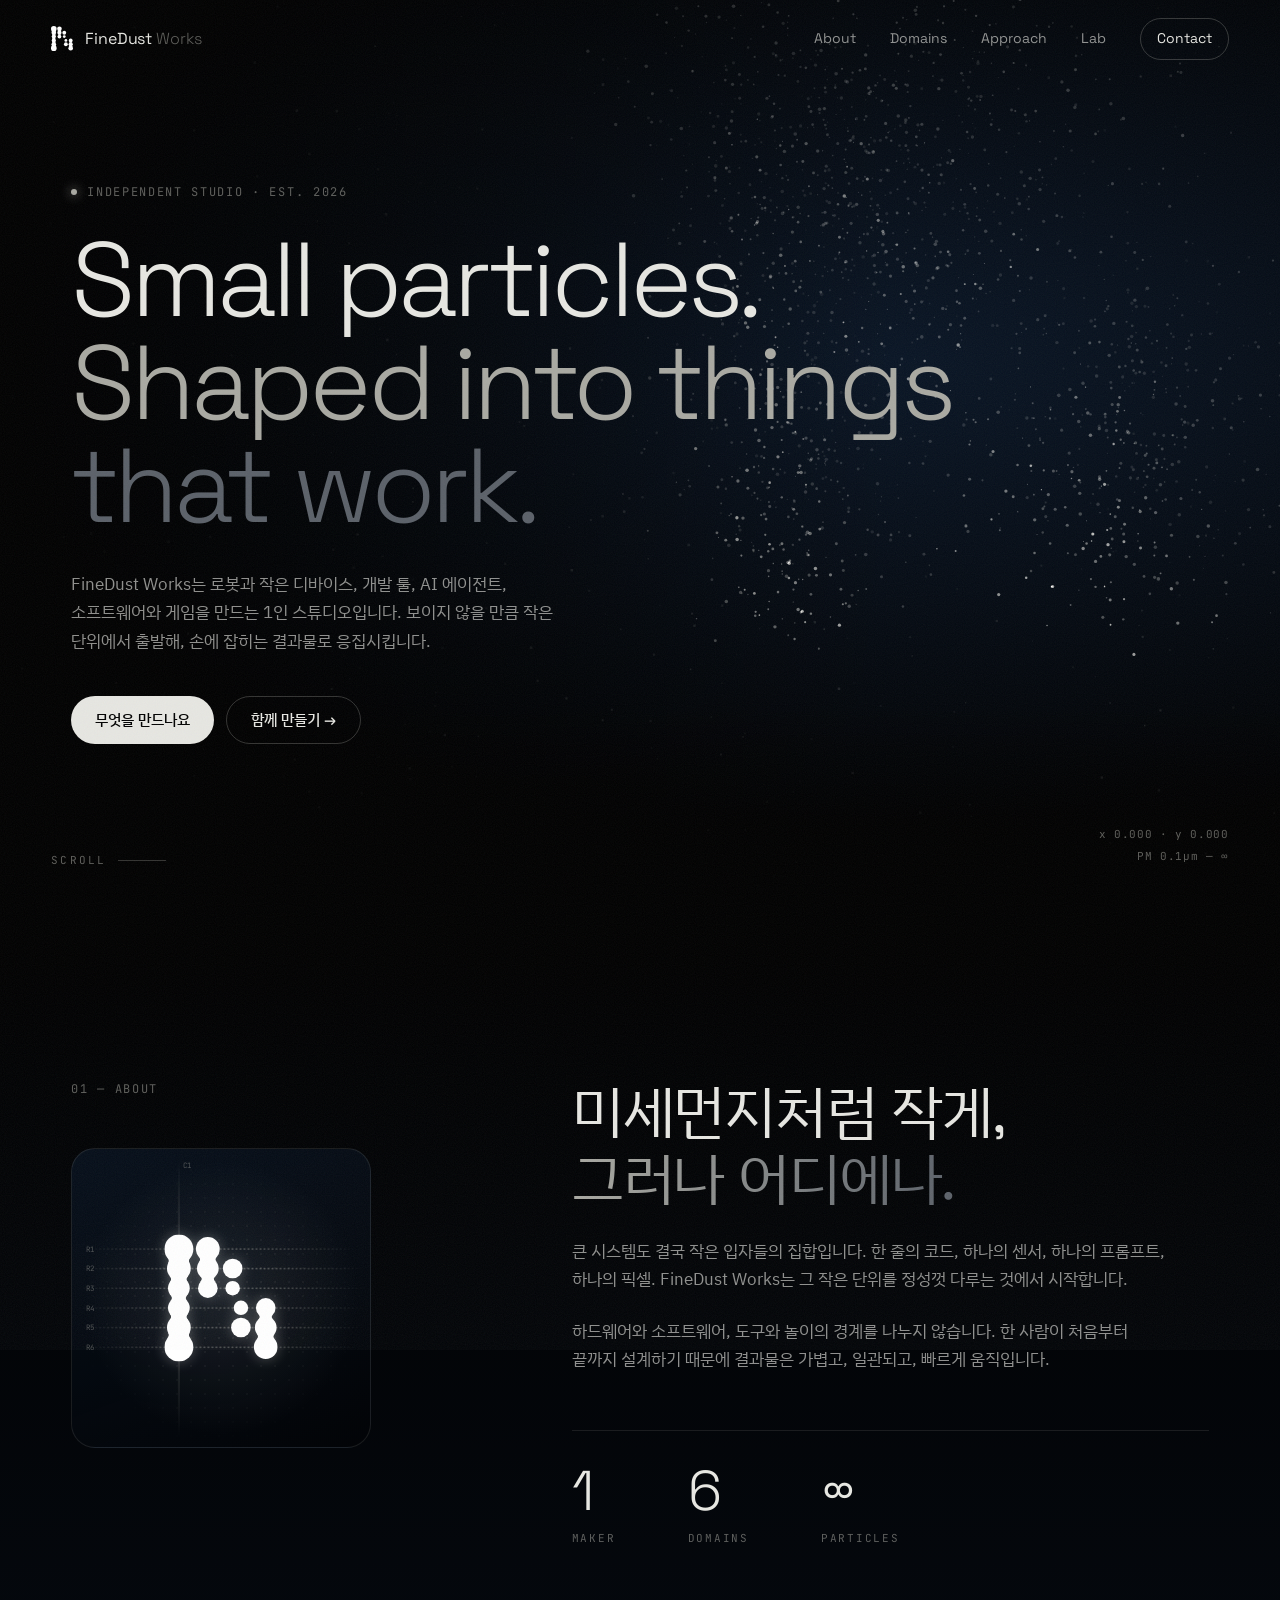
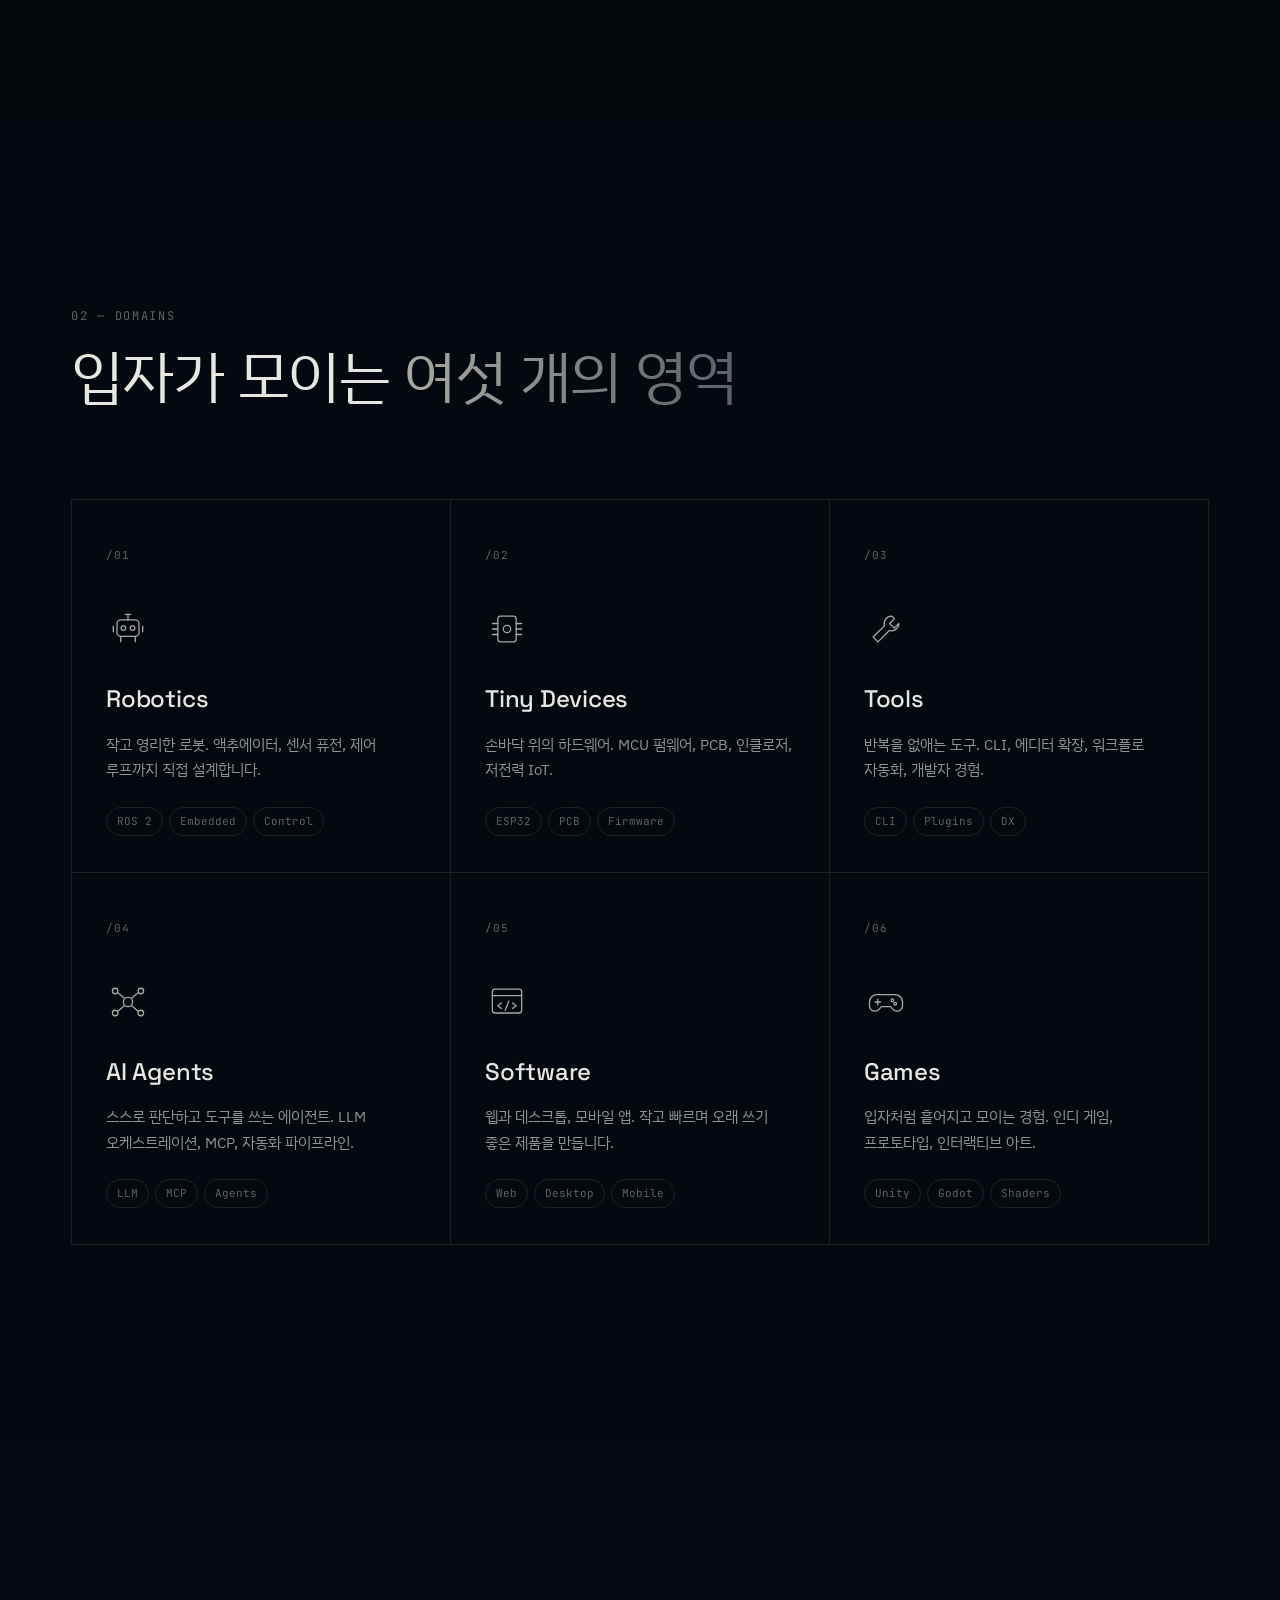
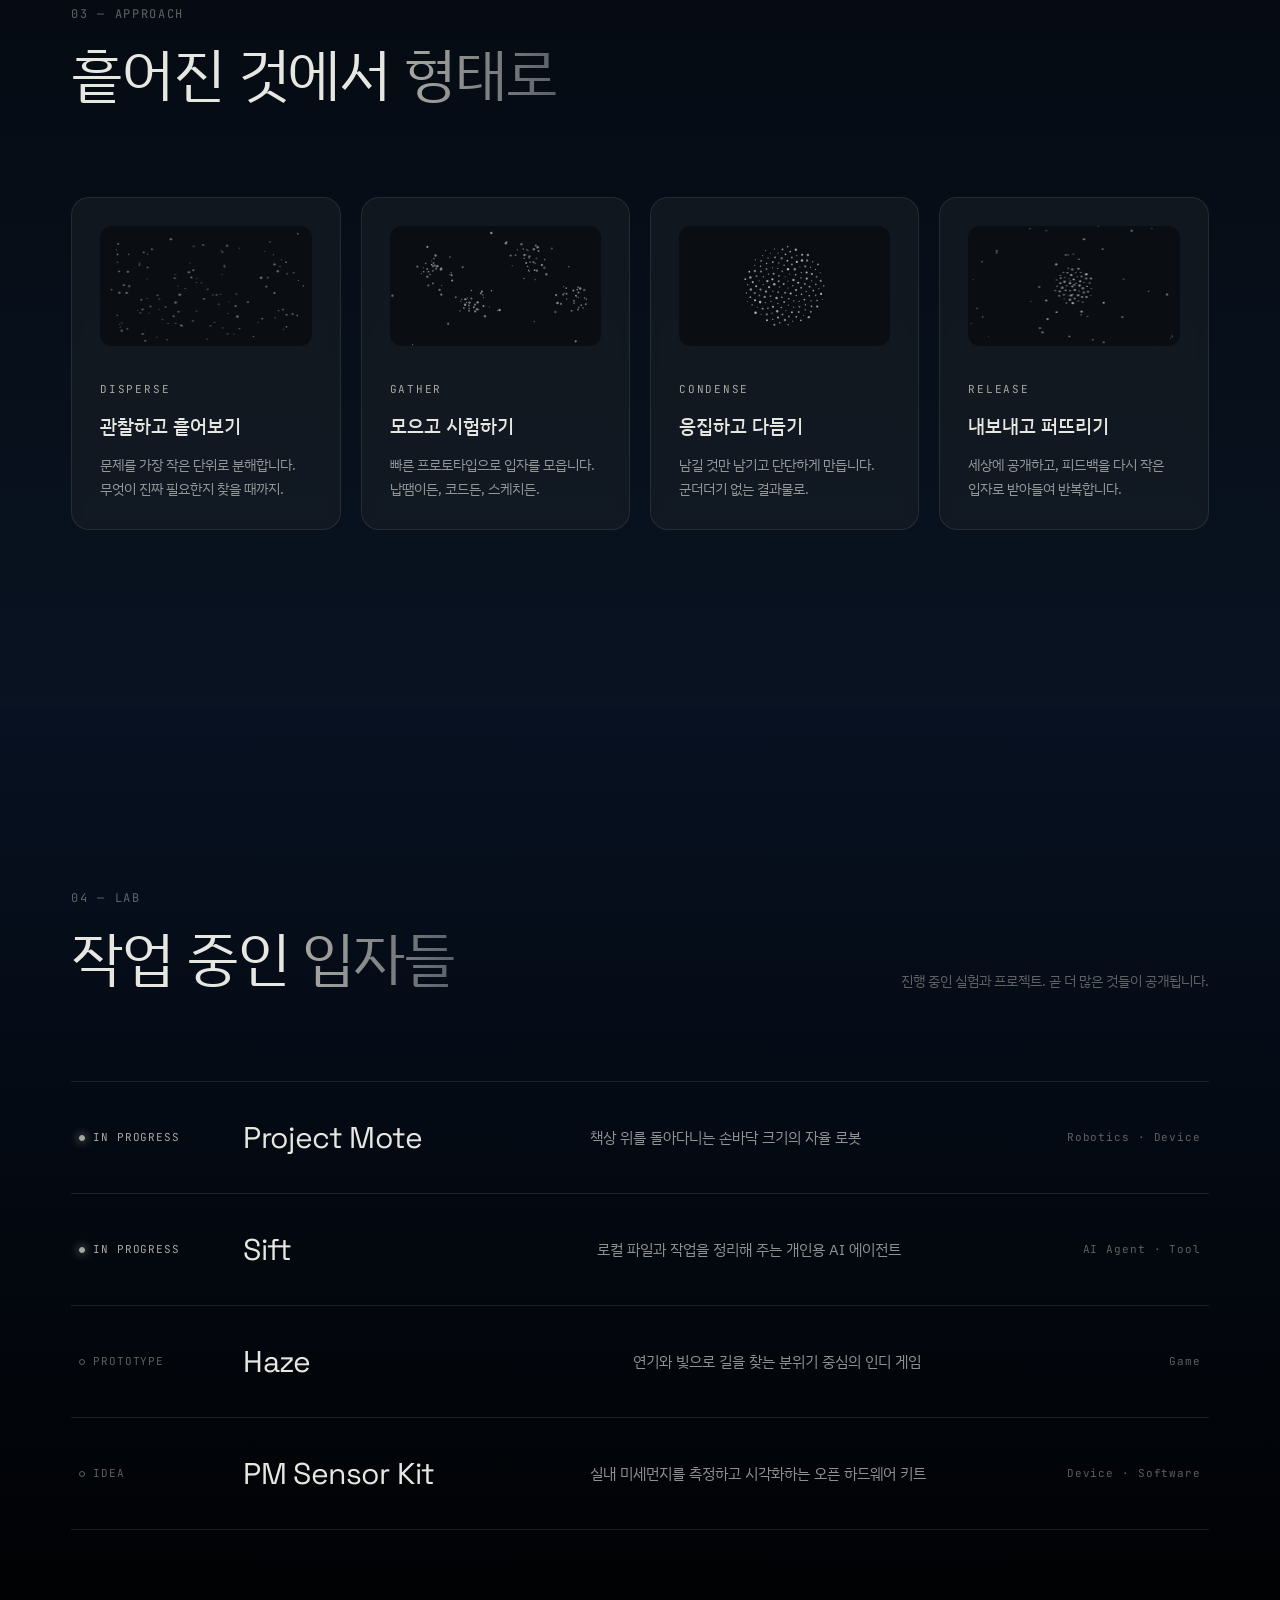
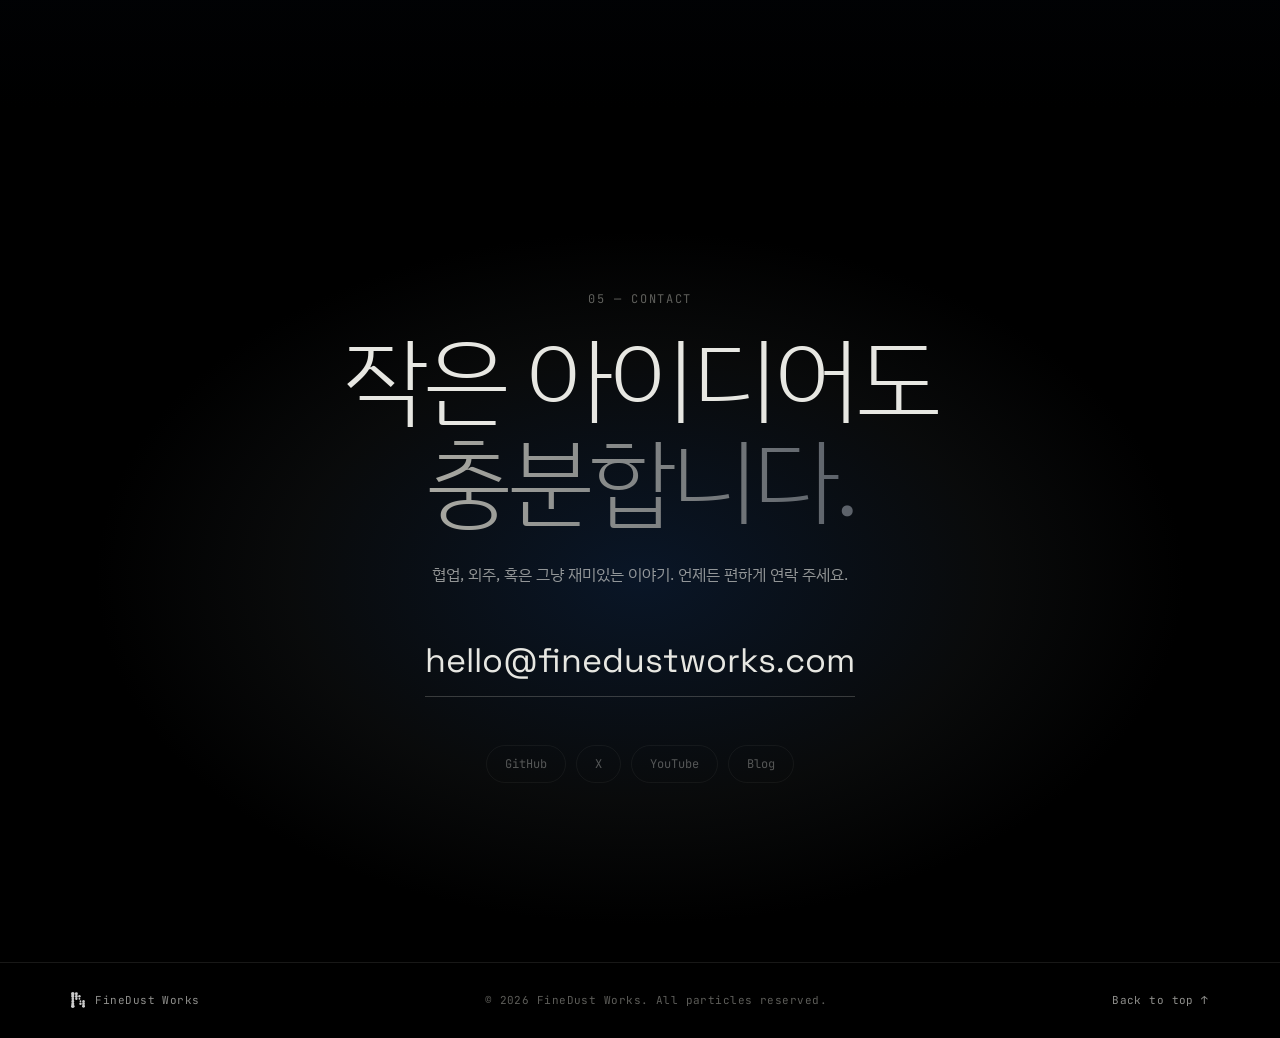
==== index.html @ 928afc1a "Add copy-on-click email and site polish - Copy the contact email to the clipboard on click (mailto s" ====
<!doctype html>
<html lang="ko">
<head>
  <meta charset="utf-8" />
  <meta name="viewport" content="width=device-width, initial-scale=1" />
  <title>FineDust Works</title>
  <meta name="description" content="FineDust Works — 로봇, 작은 디바이스, 툴, AI 에이전트, 소프트웨어, 게임까지. 작은 입자들이 모여 형태가 되는 1인 스튜디오." />
  <meta name="theme-color" content="#000000" />
  <meta name="color-scheme" content="dark" />
  <link rel="canonical" href="https://finedustworks.com/" />
  <link rel="icon" type="image/svg+xml" href="assets/favicon.svg" />
  <link rel="apple-touch-icon" href="assets/apple-touch-icon.png" />

  <meta property="og:title" content="FineDust Works" />
  <meta property="og:description" content="작은 입자들이 모여 형태가 되는 1인 스튜디오." />
  <meta property="og:type" content="website" />
  <meta property="og:url" content="https://finedustworks.com/" />
  <meta property="og:site_name" content="FineDust Works" />
  <meta property="og:locale" content="ko_KR" />
  <meta property="og:image" content="https://finedustworks.com/assets/og.png" />
  <meta property="og:image:width" content="1200" />
  <meta property="og:image:height" content="630" />
  <meta property="og:image:alt" content="FineDust Works — Small particles. Shaped into things that work." />
  <meta name="twitter:card" content="summary_large_image" />

  <link rel="preconnect" href="https://fonts.googleapis.com" />
  <link rel="preconnect" href="https://fonts.gstatic.com" crossorigin />
  <link href="https://fonts.googleapis.com/css2?family=IBM+Plex+Sans+KR:wght@300;400;500;600&family=JetBrains+Mono:wght@400;500&family=Space+Grotesk:wght@300;400;500;600&display=swap" rel="stylesheet" />
  <link rel="stylesheet" href="css/style.css" />
</head>
<body>
  <a class="skip" href="#main">본문으로 건너뛰기</a>

  <!-- ============ NAV ============ -->
  <header class="nav" id="nav">
    <a class="nav__brand" href="#top" aria-label="FineDust Works 홈">
      <img src="assets/logo.svg" alt="" width="22" height="25" />
      <span>FineDust<b>Works</b></span>
    </a>
    <button class="nav__toggle" id="navToggle" aria-expanded="false" aria-controls="navLinks" aria-label="메뉴 열기">
      <span></span><span></span>
    </button>
    <nav class="nav__links" id="navLinks">
      <a href="#about">About</a>
      <a href="#domains">Domains</a>
      <a href="#approach">Approach</a>
      <a href="#lab">Lab</a>
      <a href="#contact" class="nav__cta">Contact</a>
    </nav>
  </header>

  <main id="main">
    <!-- ============ HERO ============ -->
    <section class="hero" id="top">
      <canvas class="hero__canvas" id="dust" aria-hidden="true"></canvas>
      <div class="hero__vignette" aria-hidden="true"></div>

      <div class="hero__inner">
        <p class="eyebrow"><span class="dot"></span>Independent studio · Est. 2026</p>
        <h1 class="hero__title">
          <span class="line">Small particles.</span>
          <span class="line line--dim">Shaped into things</span>
          <span class="line line--dim">that work.</span>
        </h1>
        <p class="hero__lede">
          FineDust Works는 로봇과 작은 디바이스, 개발 툴, AI 에이전트,
          소프트웨어와 게임을 만드는 1인 스튜디오입니다.
          보이지 않을 만큼 작은 단위에서 출발해, 손에 잡히는 결과물로 응집시킵니다.
        </p>
        <div class="hero__actions">
          <a class="btn btn--solid" href="#domains">무엇을 만드나요</a>
          <a class="btn btn--ghost" href="#contact">함께 만들기 →</a>
        </div>
      </div>

      <div class="hero__meta" aria-hidden="true">
        <span id="coord">x 0.000 · y 0.000</span>
        <span>PM 0.1µm — ∞</span>
      </div>
      <a class="hero__scroll" href="#about" aria-label="아래로 스크롤">
        <span>scroll</span><i></i>
      </a>
    </section>

    <!-- ============ ABOUT ============ -->
    <section class="section about" id="about">
      <div class="wrap about__grid">
        <div class="about__label reveal">
          <p class="kicker">01 — About</p>
          <div class="about__mark">
            <!-- One coordinate system for grid + logo, so the guides pass exactly through
                 the dot centres. Box = logo width / 0.38, centred on the logo. -->
            <svg class="guides" viewBox="-51.67 -48.29 144.08 144.08" role="img" aria-label="FineDust Works 로고와 6개의 행, 1개의 기둥 가이드">
              <defs>
                <radialGradient id="gFade" cx="0.5" cy="0.5" r="0.5">
                  <stop offset="0.35" stop-color="#fff" />
                  <stop offset="1" stop-color="#fff" stop-opacity="0" />
                </radialGradient>
                <mask id="gMask" maskUnits="userSpaceOnUse" x="-51.67" y="-48.29" width="144.08" height="144.08">
                  <rect x="-51.67" y="-48.29" width="144.08" height="144.08" fill="url(#gFade)" />
                </mask>
              </defs>
              <g class="guides__lines" mask="url(#gMask)">
                <line class="guides__col" x1="0" y1="-48.29" x2="0" y2="95.79" />
                <line class="guides__row" style="--i:0" x1="-51.67" y1="0" x2="92.41" y2="0" />
                <line class="guides__row" style="--i:1" x1="-51.67" y1="9.5" x2="92.41" y2="9.5" />
                <line class="guides__row" style="--i:2" x1="-51.67" y1="19" x2="92.41" y2="19" />
                <line class="guides__row" style="--i:3" x1="-51.67" y1="28.5" x2="92.41" y2="28.5" />
                <line class="guides__row" style="--i:4" x1="-51.67" y1="38" x2="92.41" y2="38" />
                <line class="guides__row" style="--i:5" x1="-51.67" y1="47.5" x2="92.41" y2="47.5" />
              </g>
              <g class="guides__labels" aria-hidden="true">
                <text x="1.8" y="-39">C1</text>
                <text x="-45" y="1.3">R1</text>
                <text x="-45" y="10.8">R2</text>
                <text x="-45" y="20.3">R3</text>
                <text x="-45" y="29.8">R4</text>
                <text x="-45" y="39.3">R5</text>
                <text x="-45" y="48.8">R6</text>
              </g>
              <image class="guides__logo" href="assets/logo.svg" x="-7" y="-7" width="54.75" height="61.5" />
            </svg>
          </div>
        </div>
        <div class="about__body">
          <h2 class="h2 reveal">미세먼지처럼 작게,<br /><em>그러나 어디에나.</em></h2>
          <p class="reveal">
            큰 시스템도 결국 작은 입자들의 집합입니다. 한 줄의 코드, 하나의 센서,
            하나의 프롬프트, 하나의 픽셀. FineDust Works는 그 작은 단위를 정성껏
            다루는 것에서 시작합니다.
          </p>
          <p class="reveal">
            하드웨어와 소프트웨어, 도구와 놀이의 경계를 나누지 않습니다.
            한 사람이 처음부터 끝까지 설계하기 때문에 결과물은 가볍고,
            일관되고, 빠르게 움직입니다.
          </p>
          <dl class="stats reveal">
            <div><dt>1</dt><dd>Maker</dd></div>
            <div><dt>6</dt><dd>Domains</dd></div>
            <div><dt>∞</dt><dd>Particles</dd></div>
          </dl>
        </div>
      </div>
    </section>

    <!-- ============ DOMAINS ============ -->
    <section class="section domains" id="domains">
      <div class="wrap">
        <header class="section__head reveal">
          <p class="kicker">02 — Domains</p>
          <h2 class="h2">입자가 모이는 <em>여섯 개의 영역</em></h2>
        </header>

        <ol class="cards">
          <li class="card reveal">
            <span class="card__no">/01</span>
            <svg class="card__icon" viewBox="0 0 48 48" aria-hidden="true"><rect x="12" y="14" width="24" height="18" rx="4"/><circle cx="19" cy="23" r="2.5"/><circle cx="29" cy="23" r="2.5"/><path d="M24 14V8M21 8h6M16 32v6M32 32v6M8 21v6M40 21v6"/></svg>
            <h3>Robotics</h3>
            <p>작고 영리한 로봇. 액추에이터, 센서 퓨전, 제어 루프까지 직접 설계합니다.</p>
            <ul class="tags"><li>ROS 2</li><li>Embedded</li><li>Control</li></ul>
          </li>
          <li class="card reveal">
            <span class="card__no">/02</span>
            <svg class="card__icon" viewBox="0 0 48 48" aria-hidden="true"><rect x="14" y="10" width="20" height="28" rx="3"/><path d="M14 18H8M14 24H8M14 30H8M34 18h6M34 24h6M34 30h6"/><circle cx="24" cy="24" r="4"/></svg>
            <h3>Tiny Devices</h3>
            <p>손바닥 위의 하드웨어. MCU 펌웨어, PCB, 인클로저, 저전력 IoT.</p>
            <ul class="tags"><li>ESP32</li><li>PCB</li><li>Firmware</li></ul>
          </li>
          <li class="card reveal">
            <span class="card__no">/03</span>
            <svg class="card__icon" viewBox="0 0 48 48" aria-hidden="true"><path d="M30 10a8 8 0 0 0-7.6 10.4L10 32.8 15.2 38l12.4-12.4A8 8 0 0 0 38 18l-5 5-5-5 5-5a8 8 0 0 0-3-3z"/></svg>
            <h3>Tools</h3>
            <p>반복을 없애는 도구. CLI, 에디터 확장, 워크플로 자동화, 개발자 경험.</p>
            <ul class="tags"><li>CLI</li><li>Plugins</li><li>DX</li></ul>
          </li>
          <li class="card reveal">
            <span class="card__no">/04</span>
            <svg class="card__icon" viewBox="0 0 48 48" aria-hidden="true"><circle cx="24" cy="24" r="5"/><circle cx="10" cy="12" r="3"/><circle cx="38" cy="12" r="3"/><circle cx="10" cy="36" r="3"/><circle cx="38" cy="36" r="3"/><path d="M13 14l7 6M35 14l-7 6M13 34l7-6M35 34l-7-6"/></svg>
            <h3>AI Agents</h3>
            <p>스스로 판단하고 도구를 쓰는 에이전트. LLM 오케스트레이션, MCP, 자동화 파이프라인.</p>
            <ul class="tags"><li>LLM</li><li>MCP</li><li>Agents</li></ul>
          </li>
          <li class="card reveal">
            <span class="card__no">/05</span>
            <svg class="card__icon" viewBox="0 0 48 48" aria-hidden="true"><rect x="8" y="10" width="32" height="26" rx="3"/><path d="M8 17h32M18 25l-4 3 4 3M30 25l4 3-4 3M26 23l-4 10"/></svg>
            <h3>Software</h3>
            <p>웹과 데스크톱, 모바일 앱. 작고 빠르며 오래 쓰기 좋은 제품을 만듭니다.</p>
            <ul class="tags"><li>Web</li><li>Desktop</li><li>Mobile</li></ul>
          </li>
          <li class="card reveal">
            <span class="card__no">/06</span>
            <svg class="card__icon" viewBox="0 0 48 48" aria-hidden="true"><path d="M14 16h20a8 8 0 0 1 8 8v4a6 6 0 0 1-10.6 3.8L29 29H19l-2.4 2.8A6 6 0 0 1 6 28v-4a8 8 0 0 1 8-8z"/><path d="M15 21v6M12 24h6"/><circle cx="31" cy="22" r="1.5"/><circle cx="34" cy="26" r="1.5"/></svg>
            <h3>Games</h3>
            <p>입자처럼 흩어지고 모이는 경험. 인디 게임, 프로토타입, 인터랙티브 아트.</p>
            <ul class="tags"><li>Unity</li><li>Godot</li><li>Shaders</li></ul>
          </li>
        </ol>
      </div>
    </section>

    <!-- ============ APPROACH ============ -->
    <section class="section approach" id="approach">
      <div class="wrap">
        <header class="section__head reveal">
          <p class="kicker">03 — Approach</p>
          <h2 class="h2">흩어진 것에서 <em>형태로</em></h2>
        </header>

        <div class="steps">
          <article class="step reveal">
            <div class="step__viz" data-mode="disperse" aria-hidden="true"></div>
            <span class="step__no">Disperse</span>
            <h3>관찰하고 흩어보기</h3>
            <p>문제를 가장 작은 단위로 분해합니다. 무엇이 진짜 필요한지 찾을 때까지.</p>
          </article>
          <article class="step reveal">
            <div class="step__viz" data-mode="gather" aria-hidden="true"></div>
            <span class="step__no">Gather</span>
            <h3>모으고 시험하기</h3>
            <p>빠른 프로토타입으로 입자를 모읍니다. 납땜이든, 코드든, 스케치든.</p>
          </article>
          <article class="step reveal">
            <div class="step__viz" data-mode="condense" aria-hidden="true"></div>
            <span class="step__no">Condense</span>
            <h3>응집하고 다듬기</h3>
            <p>남길 것만 남기고 단단하게 만듭니다. 군더더기 없는 결과물로.</p>
          </article>
          <article class="step reveal">
            <div class="step__viz" data-mode="release" aria-hidden="true"></div>
            <span class="step__no">Release</span>
            <h3>내보내고 퍼뜨리기</h3>
            <p>세상에 공개하고, 피드백을 다시 작은 입자로 받아들여 반복합니다.</p>
          </article>
        </div>
      </div>
    </section>

    <!-- ============ LAB ============ -->
    <section class="section lab" id="lab">
      <div class="wrap">
        <header class="section__head section__head--row reveal">
          <div>
            <p class="kicker">04 — Lab</p>
            <h2 class="h2">작업 중인 <em>입자들</em></h2>
          </div>
          <p class="section__note">진행 중인 실험과 프로젝트. 곧 더 많은 것들이 공개됩니다.</p>
        </header>

        <ul class="lab__list">
          <li class="lab__item reveal">
            <span class="lab__status lab__status--live">In progress</span>
            <h3>Project Mote</h3>
            <p>책상 위를 돌아다니는 손바닥 크기의 자율 로봇</p>
            <span class="lab__cat">Robotics · Device</span>
          </li>
          <li class="lab__item reveal">
            <span class="lab__status lab__status--live">In progress</span>
            <h3>Sift</h3>
            <p>로컬 파일과 작업을 정리해 주는 개인용 AI 에이전트</p>
            <span class="lab__cat">AI Agent · Tool</span>
          </li>
          <li class="lab__item reveal">
            <span class="lab__status">Prototype</span>
            <h3>Haze</h3>
            <p>연기와 빛으로 길을 찾는 분위기 중심의 인디 게임</p>
            <span class="lab__cat">Game</span>
          </li>
          <li class="lab__item reveal">
            <span class="lab__status">Idea</span>
            <h3>PM Sensor Kit</h3>
            <p>실내 미세먼지를 측정하고 시각화하는 오픈 하드웨어 키트</p>
            <span class="lab__cat">Device · Software</span>
          </li>
        </ul>
      </div>
    </section>

    <!-- ============ CONTACT ============ -->
    <section class="section contact" id="contact">
      <div class="wrap contact__inner reveal">
        <p class="kicker">05 — Contact</p>
        <h2 class="contact__title">작은 아이디어도<br /><em>충분합니다.</em></h2>
        <p class="contact__lede">협업, 외주, 혹은 그냥 재미있는 이야기. 언제든 편하게 연락 주세요.</p>
        <a class="contact__mail" href="mailto:hello@finedustworks.com" title="클릭하면 주소가 복사됩니다">hello@finedustworks.com</a>
        <ul class="socials">
          <li><a aria-disabled="true" title="준비 중">GitHub</a></li>
          <li><a aria-disabled="true" title="준비 중">X</a></li>
          <li><a aria-disabled="true" title="준비 중">YouTube</a></li>
          <li><a aria-disabled="true" title="준비 중">Blog</a></li>
        </ul>
      </div>
    </section>
  </main>

  <footer class="footer">
    <div class="wrap footer__inner">
      <span class="footer__brand"><img src="assets/logo.svg" alt="" width="14" height="16" /> FineDust Works</span>
      <span>© <span id="year">2026</span> FineDust Works. All particles reserved.</span>
      <a class="footer__top" href="#top">Back to top ↑</a>
    </div>
  </footer>

  <script src="js/main.js"></script>
</body>
</html>
---- css/style.css ----
/* =========================================================
   FineDust Works — palette from smoke reference
   ash #A9A9A2 · midnight #0A1729 · void #000 · char #24292B · slate #5B6169
   ========================================================= */
:root {
  --void: #000000;
  --midnight: #0a1729;
  --char: #24292b;
  --slate: #5b6169;
  --ash: #a9a9a2;
  --smoke: #e7e7e2;
  --white: #ffffff;

  --bg: var(--void);
  --bg-2: #05090f;
  --surface: rgba(36, 41, 43, 0.38);
  --line: rgba(169, 169, 162, 0.14);
  --line-strong: rgba(169, 169, 162, 0.3);
  --text: var(--smoke);
  --text-dim: rgba(231, 231, 226, 0.62);
  --text-mute: rgba(169, 169, 162, 0.55);

  --font-display: "Space Grotesk", "IBM Plex Sans KR", system-ui, sans-serif;
  --font-body: "IBM Plex Sans KR", "Space Grotesk", system-ui, sans-serif;
  --font-mono: "JetBrains Mono", ui-monospace, monospace;

  --gutter: clamp(16px, 4vw, 56px);
  --maxw: 1240px;
  --ease: cubic-bezier(0.2, 0.7, 0.1, 1);
}

*, *::before, *::after { box-sizing: border-box; }
html { -webkit-text-size-adjust: 100%; }
body {
  margin: 0;
  background: var(--bg);
  color: var(--text);
  font-family: var(--font-body);
  font-weight: 400;
  line-height: 1.7;
  -webkit-font-smoothing: antialiased;
  overflow-x: hidden;
}
img, svg { display: block; max-width: 100%; }
a { color: inherit; text-decoration: none; }
ul, ol { list-style: none; margin: 0; padding: 0; }
h1, h2, h3, p, dl, dd { margin: 0; }
::selection { background: var(--ash); color: var(--void); }

/* film grain over everything */
body::after {
  content: "";
  position: fixed; inset: -50%;
  pointer-events: none;
  z-index: 100;
  opacity: 0.06;
  background-image: url("data:image/svg+xml,%3Csvg xmlns='http://www.w3.org/2000/svg' width='160' height='160'%3E%3Cfilter id='n'%3E%3CfeTurbulence type='fractalNoise' baseFrequency='0.9' numOctaves='2' stitchTiles='stitch'/%3E%3C/filter%3E%3Crect width='100%25' height='100%25' filter='url(%23n)'/%3E%3C/svg%3E");
}

.skip {
  position: absolute; left: 16px; top: -60px; z-index: 200;
  background: var(--smoke); color: var(--void); padding: 8px 14px; border-radius: 6px;
}
.skip:focus { top: 16px; }
:focus-visible { outline: 1px solid var(--ash); outline-offset: 4px; border-radius: 4px; }
[tabindex="-1"]:focus { outline: none; }

.wrap { width: 100%; max-width: var(--maxw); margin: 0 auto; padding: 0 var(--gutter); }

/* ---------- type ---------- */
.kicker, .eyebrow {
  font-family: var(--font-mono);
  font-size: 12px;
  letter-spacing: 0.14em;
  text-transform: uppercase;
  color: var(--text-mute);
}
.eyebrow { display: inline-flex; align-items: center; gap: 10px; }
.eyebrow .dot {
  width: 6px; height: 6px; border-radius: 50%; background: var(--ash);
  box-shadow: 0 0 12px var(--ash);
  animation: pulse 2.4s ease-in-out infinite;
}
@keyframes pulse { 50% { opacity: 0.3; } }

.h2 {
  font-family: var(--font-display);
  font-weight: 400;
  font-size: clamp(30px, 4.6vw, 58px);
  line-height: 1.15;
  letter-spacing: -0.02em;
  margin-top: 18px;
  word-break: keep-all;
}
.h2 em, .contact__title em {
  font-style: normal;
  color: var(--slate);
  background: linear-gradient(90deg, var(--ash), var(--slate));
  -webkit-background-clip: text; background-clip: text;
  -webkit-text-fill-color: transparent;
}

/* ---------- nav ---------- */
.nav {
  position: fixed; inset: 0 0 auto 0; z-index: 50;
  display: flex; align-items: center; justify-content: space-between;
  padding: 18px var(--gutter);
  transition: background 0.4s, backdrop-filter 0.4s, border-color 0.4s, padding 0.4s;
  border-bottom: 1px solid transparent;
}
.nav.is-scrolled {
  background: rgba(0, 0, 0, 0.55);
  backdrop-filter: blur(14px); -webkit-backdrop-filter: blur(14px);
  border-bottom-color: var(--line);
  padding-top: 12px; padding-bottom: 12px;
}
.nav__brand { display: flex; align-items: center; gap: 12px; font-family: var(--font-display); font-size: 16px; letter-spacing: -0.01em; }
.nav__brand img { height: 25px; width: auto; }
.nav__brand b { font-weight: 300; color: var(--text-mute); margin-left: 4px; }
.nav__links { display: flex; align-items: center; gap: 34px; font-family: var(--font-display); font-size: 14px; }
.nav__links a { color: var(--text-dim); transition: color 0.25s; position: relative; }
.nav__links a:hover { color: var(--white); }
.nav__links a:not(.nav__cta)::after {
  content: ""; position: absolute; left: 0; right: 0; bottom: -4px; height: 1px;
  background: var(--ash); transform: scaleX(0); transform-origin: left; transition: transform 0.35s var(--ease);
}
.nav__links a:not(.nav__cta):hover::after,
.nav__links a[aria-current]:not(.nav__cta)::after { transform: scaleX(1); }
.nav__links a[aria-current]:not(.nav__cta) { color: var(--white); }
.nav__cta {
  padding: 8px 16px; border: 1px solid var(--line-strong); border-radius: 999px;
  color: var(--text) !important; transition: background 0.25s, border-color 0.25s;
}
.nav__cta:hover { background: var(--smoke); color: var(--void) !important; border-color: var(--smoke); }
.nav__toggle { display: none; }

/* ---------- buttons ---------- */
.btn {
  display: inline-flex; align-items: center; justify-content: center;
  height: 48px; padding: 0 24px; border-radius: 999px;
  font-family: var(--font-display); font-size: 15px; font-weight: 500;
  transition: transform 0.3s var(--ease), background 0.3s, color 0.3s, border-color 0.3s;
}
.btn:hover { transform: translateY(-2px); }
.btn--solid { background: var(--smoke); color: var(--void); }
.btn--solid:hover { background: var(--white); }
.btn--ghost { border: 1px solid var(--line-strong); color: var(--text); }
.btn--ghost:hover { border-color: var(--ash); background: rgba(169,169,162,0.08); }

/* ---------- hero ---------- */
.hero {
  position: relative;
  min-height: 100svh;
  display: flex; align-items: center;
  overflow: hidden;
  background:
    radial-gradient(120% 80% at 70% 40%, rgba(10, 23, 41, 0.9) 0%, rgba(0, 0, 0, 1) 70%),
    var(--void);
}
.hero__canvas { position: absolute; inset: 0; width: 100%; height: 100%; }
.hero__vignette {
  position: absolute; inset: 0; pointer-events: none;
  background:
    linear-gradient(90deg, rgba(0,0,0,0.85) 0%, rgba(0,0,0,0.35) 45%, rgba(0,0,0,0) 70%),
    linear-gradient(0deg, var(--bg) 0%, rgba(0,0,0,0) 22%);
}
.hero__inner {
  position: relative; z-index: 2;
  width: 100%; max-width: var(--maxw); margin: 0 auto;
  padding: 120px var(--gutter) 100px;
}
.hero__title {
  font-family: var(--font-display);
  font-weight: 300;
  font-size: clamp(44px, 8.2vw, 116px);
  line-height: 0.98;
  letter-spacing: -0.045em;
  margin: 26px 0 32px;
}
.hero__title .line { display: block; opacity: 0; transform: translateY(30px); filter: blur(12px); animation: condense 1.4s var(--ease) forwards; }
.hero__title .line:nth-child(2) { animation-delay: 0.15s; }
.hero__title .line:nth-child(3) { animation-delay: 0.3s; }
.hero__title .line--dim { color: var(--ash); }
.hero__title .line:nth-child(3) { color: var(--slate); }
@keyframes condense { to { opacity: 1; transform: none; filter: blur(0); } }

.hero__lede {
  max-width: 520px; font-size: clamp(15px, 1.4vw, 17px);
  color: var(--text-dim); word-break: keep-all;
  opacity: 0; animation: condense 1.4s 0.5s var(--ease) forwards;
}
.hero__actions { display: flex; flex-wrap: wrap; gap: 12px; margin-top: 40px; opacity: 0; animation: condense 1.4s 0.65s var(--ease) forwards; }

.hero__meta {
  position: absolute; z-index: 2; right: var(--gutter); bottom: 34px;
  display: flex; flex-direction: column; align-items: flex-end; gap: 4px;
  font-family: var(--font-mono); font-size: 11px; color: var(--text-mute); letter-spacing: 0.06em;
}
.hero__scroll {
  position: absolute; z-index: 2; left: var(--gutter); bottom: 30px;
  display: flex; align-items: center; gap: 12px;
  font-family: var(--font-mono); font-size: 11px; letter-spacing: 0.2em; text-transform: uppercase; color: var(--text-mute);
}
.hero__scroll i { display: block; width: 48px; height: 1px; background: var(--line-strong); position: relative; overflow: hidden; }
.hero__scroll i::after { content: ""; position: absolute; inset: 0; background: var(--ash); transform: translateX(-100%); animation: sweep 2.2s ease-in-out infinite; }
@keyframes sweep { 60%, 100% { transform: translateX(100%); } }

/* ---------- sections ---------- */
.section { position: relative; padding: clamp(96px, 14vw, 180px) 0; }
.section__head { margin-bottom: clamp(48px, 7vw, 88px); }
.section__head--row { display: flex; align-items: flex-end; justify-content: space-between; gap: 32px; flex-wrap: wrap; }
.section__note { max-width: 320px; color: var(--text-mute); font-size: 14px; word-break: keep-all; }

/* about */
.about { background: linear-gradient(180deg, var(--bg) 0%, var(--bg-2) 100%); }
.about__grid { display: grid; grid-template-columns: 1fr 1.6fr; gap: clamp(40px, 8vw, 120px); }
.about__mark {
  margin-top: 48px; aspect-ratio: 1; max-width: 300px;
  display: grid; place-items: center;
  border: 1px solid var(--line); border-radius: 24px;
  background:
    radial-gradient(circle at 50% 50%, rgba(91, 97, 105, 0.25), transparent 65%),
    linear-gradient(160deg, rgba(10,23,41,0.6), rgba(0,0,0,0.2));
  position: relative; overflow: hidden;
}
.about__mark::before {
  content: ""; position: absolute; inset: 0;
  background-image: radial-gradient(rgba(169,169,162,0.09) 1px, transparent 1px);
  background-size: 14px 14px;
  mask-image: radial-gradient(circle, #000 20%, transparent 75%);
  -webkit-mask-image: radial-gradient(circle, #000 20%, transparent 75%);
}
/* guide grid: 1 column + 6 rows through the logo's dot centres */
.guides { position: absolute; inset: 0; width: 100%; height: 100%; overflow: visible; }
.guides__lines line {
  fill: none;
  stroke: var(--ash);
  stroke-width: 1;
  vector-effect: non-scaling-stroke;
  stroke-linecap: round;
  transform-box: fill-box;
}
/* rows: fine dust dotted lines, drawn outward from the column */
.guides__row {
  stroke-dasharray: 0.01 4;     /* round caps turn these into fine motes */
  stroke-width: 1.7 !important;
  opacity: 0.6;
  transform-origin: 35.86% 50%;  /* x=0 inside the row's span (-51.67…92.41) */
  transform: scaleX(0);
  transition: transform 1.3s var(--ease), opacity 0.6s;
  transition-delay: calc(0.35s + var(--i) * 0.08s);
}
/* the column: a continuous hairline, the spine of the mark */
.guides__col {
  opacity: 0.45;
  transform-origin: 50% 0;
  transform: scaleY(0);
  transition: transform 1.1s var(--ease);
}
.is-in .guides__row { transform: scaleX(1); }
.is-in .guides__col { transform: scaleY(1); }
/* slow shimmer down the rows, like light catching dust */
.is-in .guides__row { animation: rowGlint 7s ease-in-out infinite; animation-delay: calc(2s + var(--i) * 0.45s); }
@keyframes rowGlint { 0%, 70%, 100% { opacity: 0.6; } 80% { opacity: 1; } }

.guides__labels text {
  font-family: var(--font-mono);
  font-size: 3.6px;
  letter-spacing: 0.08em;
  fill: var(--text-mute);
  opacity: 0;
  transition: opacity 0.8s 1.2s;
}
.is-in .guides__labels text { opacity: 0.8; }
.guides__logo { filter: drop-shadow(0 0 3px rgba(231,231,226,0.3)); }
.about__body p { color: var(--text-dim); font-size: clamp(15px, 1.3vw, 17px); max-width: 600px; margin-top: 24px; word-break: keep-all; }
.about__body .h2 { margin-top: 0; margin-bottom: 16px; }
.stats { display: flex; gap: clamp(28px, 6vw, 72px); margin-top: 56px; padding-top: 32px; border-top: 1px solid var(--line); }
.stats dt { font-family: var(--font-display); font-weight: 300; font-size: clamp(36px, 5vw, 56px); line-height: 1; letter-spacing: -0.03em; }
.stats dd { font-family: var(--font-mono); font-size: 11px; letter-spacing: 0.16em; text-transform: uppercase; color: var(--text-mute); margin-top: 10px; }

/* domains */
.domains { background: var(--bg-2); }
.cards {
  display: grid; grid-template-columns: repeat(3, 1fr);
  border-top: 1px solid var(--line); border-left: 1px solid var(--line);
}
.card {
  position: relative; padding: 40px 34px 36px;
  border-right: 1px solid var(--line); border-bottom: 1px solid var(--line);
  overflow: hidden; isolation: isolate;
  transition: background 0.5s var(--ease);
}
.card::before {
  content: ""; position: absolute; z-index: -1;
  width: 360px; height: 360px; border-radius: 50%;
  left: var(--mx, 50%); top: var(--my, 50%); transform: translate(-50%, -50%);
  background: radial-gradient(circle, rgba(91,97,105,0.35), rgba(10,23,41,0.25) 40%, transparent 70%);
  opacity: 0; transition: opacity 0.4s;
}
.card.is-hot::before { opacity: 1; }
.card__no { font-family: var(--font-mono); font-size: 11px; color: var(--text-mute); letter-spacing: 0.1em; }
.card__icon {
  width: 44px; height: 44px; margin: 40px 0 28px;
  fill: none; stroke: var(--ash); stroke-width: 1.4; stroke-linecap: round; stroke-linejoin: round;
  transition: stroke 0.3s, transform 0.5s var(--ease);
}
.card.is-hot .card__icon { stroke: var(--white); transform: translateY(-4px); }
.card h3 { font-family: var(--font-display); font-weight: 500; font-size: 24px; letter-spacing: -0.01em; }
.card p { color: var(--text-dim); font-size: 15px; margin-top: 12px; word-break: keep-all; min-height: 3.4em; }
.tags { display: flex; flex-wrap: wrap; gap: 6px; margin-top: 24px; }
.tags li {
  font-family: var(--font-mono); font-size: 11px; color: var(--text-mute);
  padding: 4px 10px; border: 1px solid var(--line); border-radius: 999px;
}

/* approach */
.approach { background: linear-gradient(180deg, var(--bg-2), var(--midnight) 140%); }
.steps { display: grid; grid-template-columns: repeat(4, 1fr); gap: 20px; }
.step {
  padding: 28px; border-radius: 18px;
  background: var(--surface); border: 1px solid var(--line);
  backdrop-filter: blur(6px);
}
.step__viz { height: 120px; border-radius: 12px; margin-bottom: 28px; background: rgba(0,0,0,0.4); overflow: hidden; position: relative; }
.step__viz canvas { width: 100%; height: 100%; display: block; }
.step__no { font-family: var(--font-mono); font-size: 11px; letter-spacing: 0.16em; text-transform: uppercase; color: var(--ash); }
.step h3 { font-family: var(--font-display); font-weight: 500; font-size: 19px; margin-top: 10px; }
.step p { color: var(--text-dim); font-size: 14px; margin-top: 10px; word-break: keep-all; }

/* lab */
.lab { background: var(--midnight); background: linear-gradient(180deg, #071121, var(--bg) 100%); }
.lab__list { border-top: 1px solid var(--line); }
.lab__item {
  display: grid; grid-template-columns: 140px 1fr 1.4fr auto; align-items: center; gap: 24px;
  padding: 30px 8px; border-bottom: 1px solid var(--line);
  transition: background 0.4s, padding 0.4s var(--ease);
}
.lab__item.is-hot { background: linear-gradient(90deg, rgba(91,97,105,0.12), transparent); padding-left: 20px; }
.lab__item h3 { font-family: var(--font-display); font-weight: 400; font-size: clamp(22px, 2.4vw, 30px); letter-spacing: -0.02em; }
.lab__item p { color: var(--text-dim); font-size: 15px; word-break: keep-all; }
.lab__cat { font-family: var(--font-mono); font-size: 11px; color: var(--text-mute); letter-spacing: 0.08em; white-space: nowrap; }
.lab__status {
  justify-self: start; display: inline-flex; align-items: center; gap: 8px;
  font-family: var(--font-mono); font-size: 11px; letter-spacing: 0.08em; text-transform: uppercase; color: var(--text-mute);
}
.lab__status::before { content: ""; width: 6px; height: 6px; border-radius: 50%; border: 1px solid var(--slate); }
.lab__status--live { color: var(--ash); }
.lab__status--live::before { background: var(--ash); border-color: var(--ash); box-shadow: 0 0 10px var(--ash); animation: pulse 2.4s infinite; }

/* contact */
.contact { text-align: center; overflow: hidden; }
.contact::before {
  content: ""; position: absolute; left: 50%; top: 55%; width: 1100px; height: 700px; transform: translate(-50%, -50%);
  background: radial-gradient(ellipse, rgba(10,23,41,0.95), rgba(36,41,43,0.25) 45%, transparent 70%);
  pointer-events: none;
}
.contact__inner { position: relative; display: flex; flex-direction: column; align-items: center; }
.contact__title {
  font-family: var(--font-display); font-weight: 300;
  font-size: clamp(42px, 7.5vw, 104px); line-height: 1.05; letter-spacing: -0.04em;
  margin-top: 22px; word-break: keep-all;
}
.contact__lede { color: var(--text-dim); margin-top: 28px; word-break: keep-all; }
.contact__mail {
  margin-top: 44px; font-family: var(--font-display); font-size: clamp(20px, 3vw, 34px);
  padding-bottom: 6px; border-bottom: 1px solid var(--line-strong);
  transition: border-color 0.3s, color 0.3s; word-break: break-all;
}
.contact__mail:hover { border-color: var(--smoke); color: var(--white); }
.contact__mail { position: relative; }
.contact__mail::after {
  content: "복사됨 ✓"; position: absolute; left: 50%; top: calc(100% + 12px);
  transform: translate(-50%, -4px); padding: 5px 12px; border-radius: 999px;
  border: 1px solid var(--line-strong); background: var(--char);
  font-family: var(--font-mono); font-size: 12px; color: var(--smoke); white-space: nowrap;
  opacity: 0; pointer-events: none; transition: opacity 0.25s, transform 0.25s;
}
.contact__mail.is-copied::after { opacity: 1; transform: translate(-50%, 0); }
.socials { display: flex; flex-wrap: wrap; justify-content: center; gap: 10px; margin-top: 48px; }
.socials a {
  display: inline-block; padding: 8px 18px; border-radius: 999px; border: 1px solid var(--line);
  font-family: var(--font-mono); font-size: 12px; color: var(--text-dim); transition: all 0.3s;
}
.socials a:hover { border-color: var(--ash); color: var(--white); }
.socials a[aria-disabled="true"] { cursor: default; opacity: 0.55; }
.socials a[aria-disabled="true"]:hover { border-color: var(--line); color: var(--text-dim); }

/* footer */
.footer { border-top: 1px solid var(--line); padding: 28px 0; font-family: var(--font-mono); font-size: 11px; color: var(--text-mute); letter-spacing: 0.04em; }
.footer__inner { display: flex; justify-content: space-between; align-items: center; gap: 16px; flex-wrap: wrap; }
.footer__brand { display: inline-flex; align-items: center; gap: 10px; color: var(--text-dim); }
.footer__brand img { height: 16px; width: auto; opacity: 0.8; }
.footer__top { color: var(--text-dim); transition: color 0.25s; }
.footer__top:hover { color: var(--white); }

/* nicer line breaks */
.h2, .contact__title, h3 { text-wrap: balance; }
p { text-wrap: pretty; }

/* reveal */
.reveal { opacity: 0; transform: translateY(28px); filter: blur(8px); transition: opacity 1.1s var(--ease), transform 1.1s var(--ease), filter 1.1s var(--ease); }
.reveal.is-in { opacity: 1; transform: none; filter: none; }

/* ---------- responsive ---------- */
@media (max-width: 1023px) {
  .hero { align-items: flex-end; }
  .hero__inner { padding-top: calc(72px + min(50vw, 30svh) + 5svh); padding-bottom: 96px; }
  .hero__vignette { background: linear-gradient(0deg, rgba(0,0,0,0.9) 0%, rgba(0,0,0,0.4) 55%, rgba(0,0,0,0) 80%); }
  .cards { grid-template-columns: repeat(2, 1fr); }
  .steps { grid-template-columns: repeat(2, 1fr); }
  .lab__item { grid-template-columns: 120px 1fr; }
  .lab__item p { grid-column: 2; }
  .lab__cat { grid-column: 2; }
}
@media (max-width: 760px) {
  .nav__toggle {
    display: grid; place-content: center; gap: 6px;
    width: 40px; height: 40px; background: none; border: 1px solid var(--line-strong); border-radius: 50%; cursor: pointer;
    position: relative; z-index: 2;
  }
  .nav__toggle span { display: block; width: 16px; height: 1px; background: var(--smoke); transition: transform 0.3s; }
  .nav__toggle[aria-expanded="true"] span:first-child { transform: translateY(3.5px) rotate(45deg); }
  .nav__toggle[aria-expanded="true"] span:last-child { transform: translateY(-3.5px) rotate(-45deg); }
  .nav__links {
    position: fixed; inset: 0; flex-direction: column; justify-content: center; gap: 28px;
    background: rgba(0,0,0,0.94); backdrop-filter: blur(16px); -webkit-backdrop-filter: blur(16px);
    font-size: 24px; opacity: 0; pointer-events: none; transition: opacity 0.35s;
  }
  .nav__links.is-open { opacity: 1; pointer-events: auto; }
  .nav__brand { position: relative; z-index: 2; }

  .about__grid { grid-template-columns: 1fr; }
  .about__mark { max-width: 200px; margin-top: 28px; }
  .cards { grid-template-columns: 1fr; }
  .card { padding: 32px 24px; }
  .card p { min-height: 0; }
  .steps { grid-template-columns: 1fr; }
  .lab__item { grid-template-columns: 1fr; gap: 8px; padding: 26px 4px; }
  .lab__item p, .lab__cat { grid-column: auto; }
  .lab__item.is-hot { padding-left: 4px; }
  .hero__meta { display: none; }
}

@media (prefers-reduced-motion: reduce) {
  *, *::before, *::after { animation-duration: 0.01ms !important; animation-iteration-count: 1 !important; transition-duration: 0.01ms !important; }
  .reveal, .hero__title .line, .hero__lede, .hero__actions { opacity: 1; transform: none; filter: none; }
}
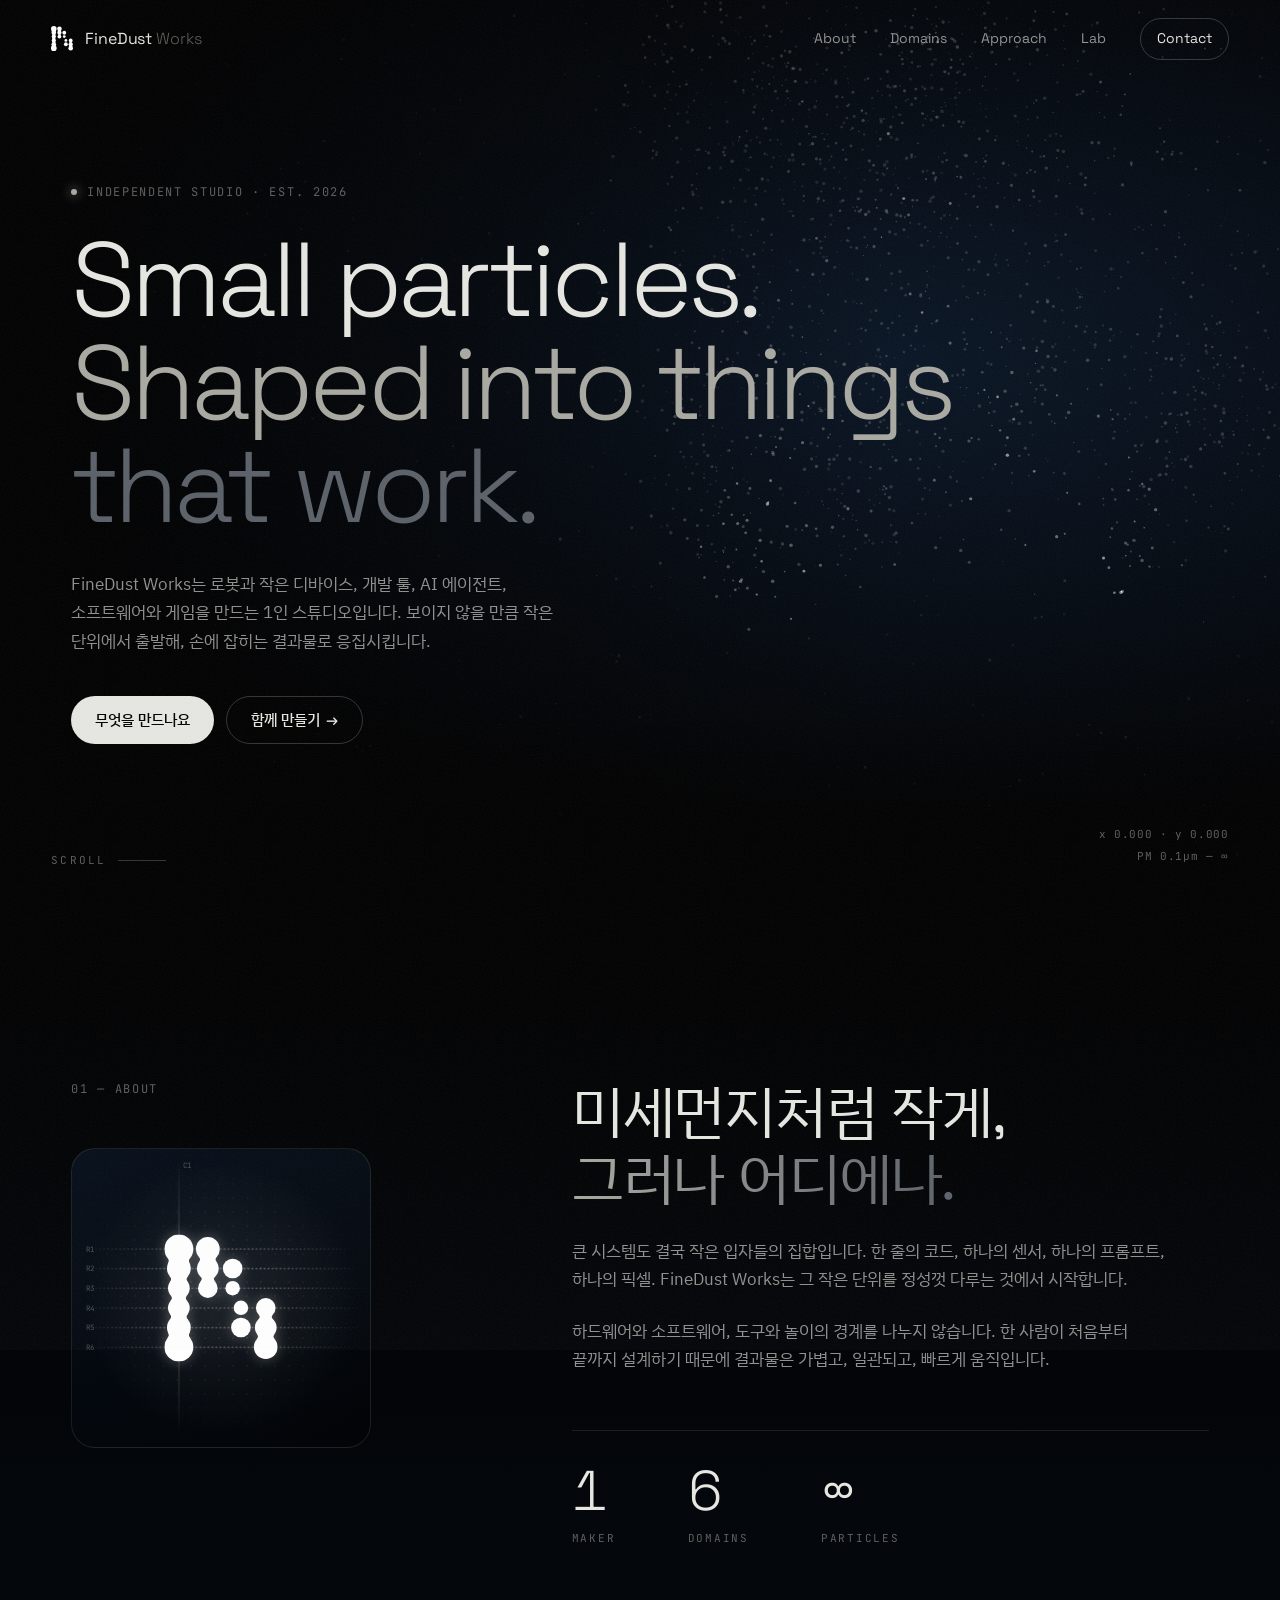
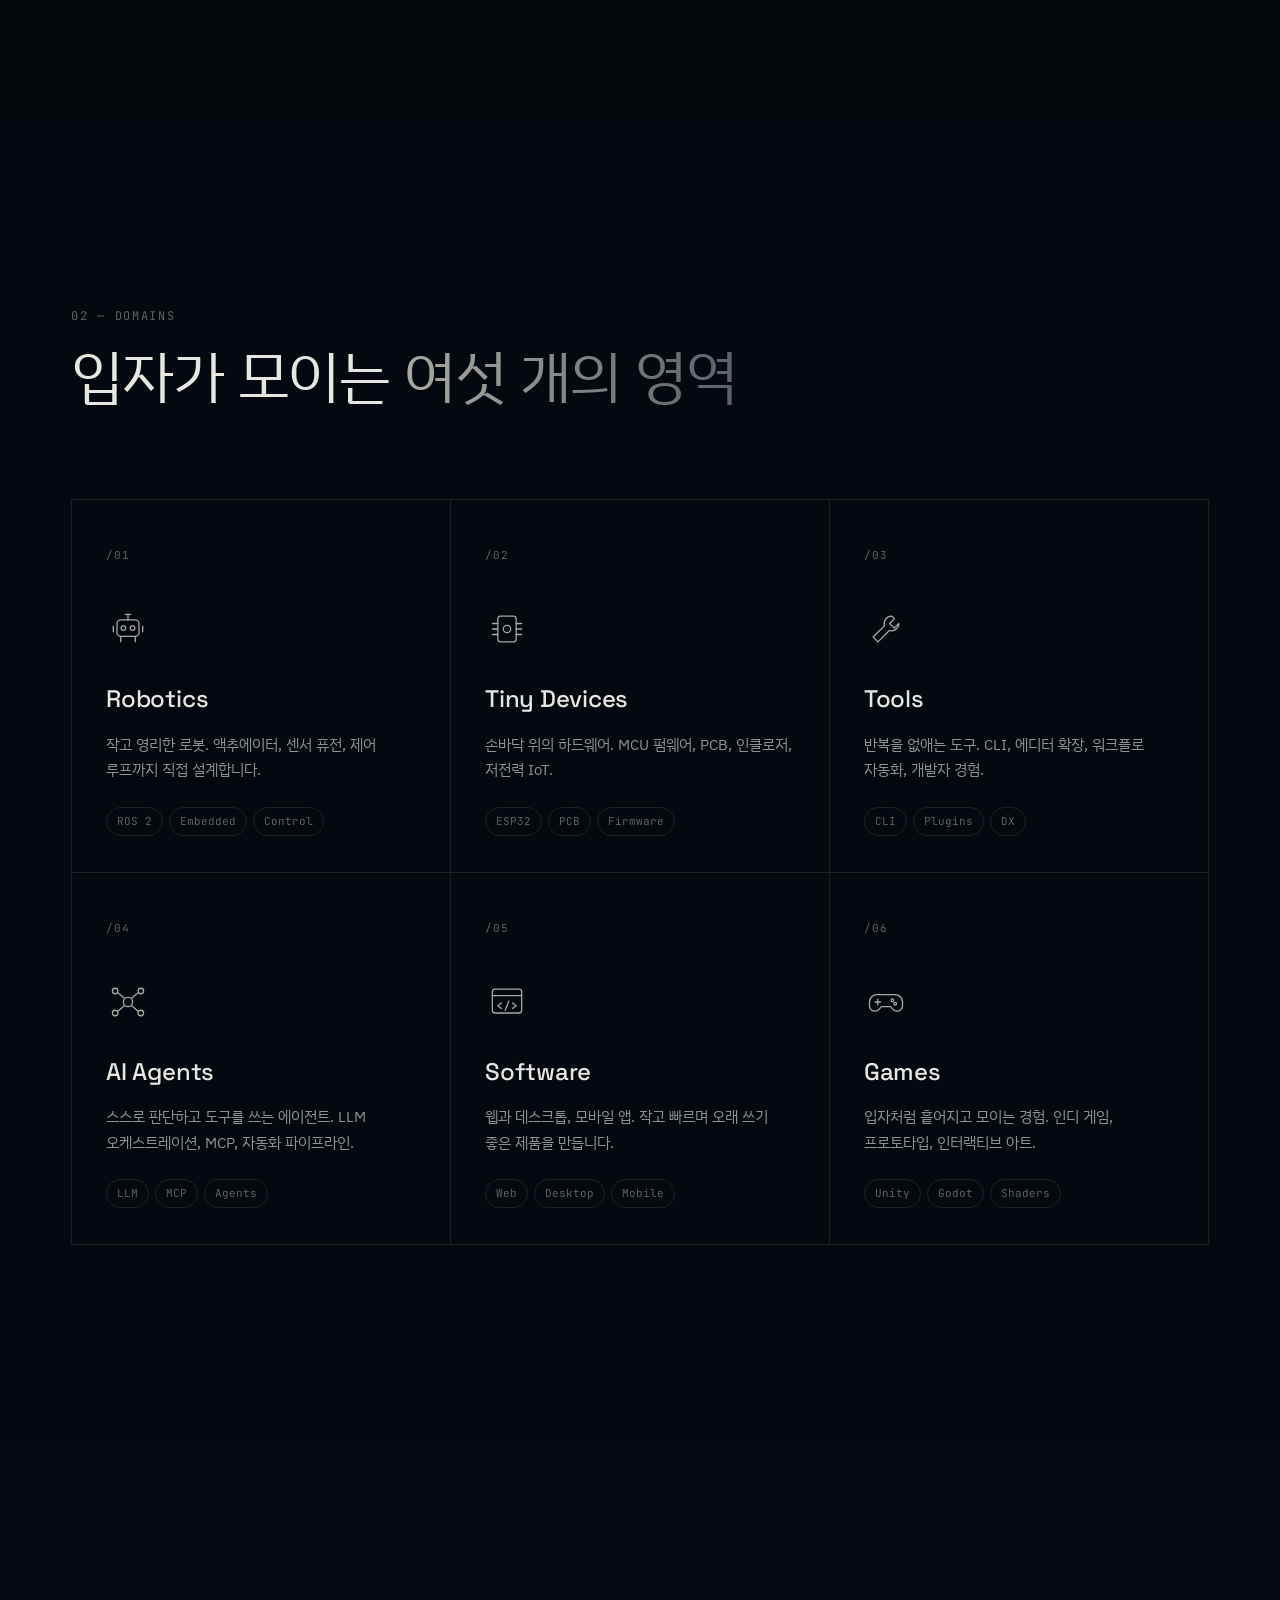
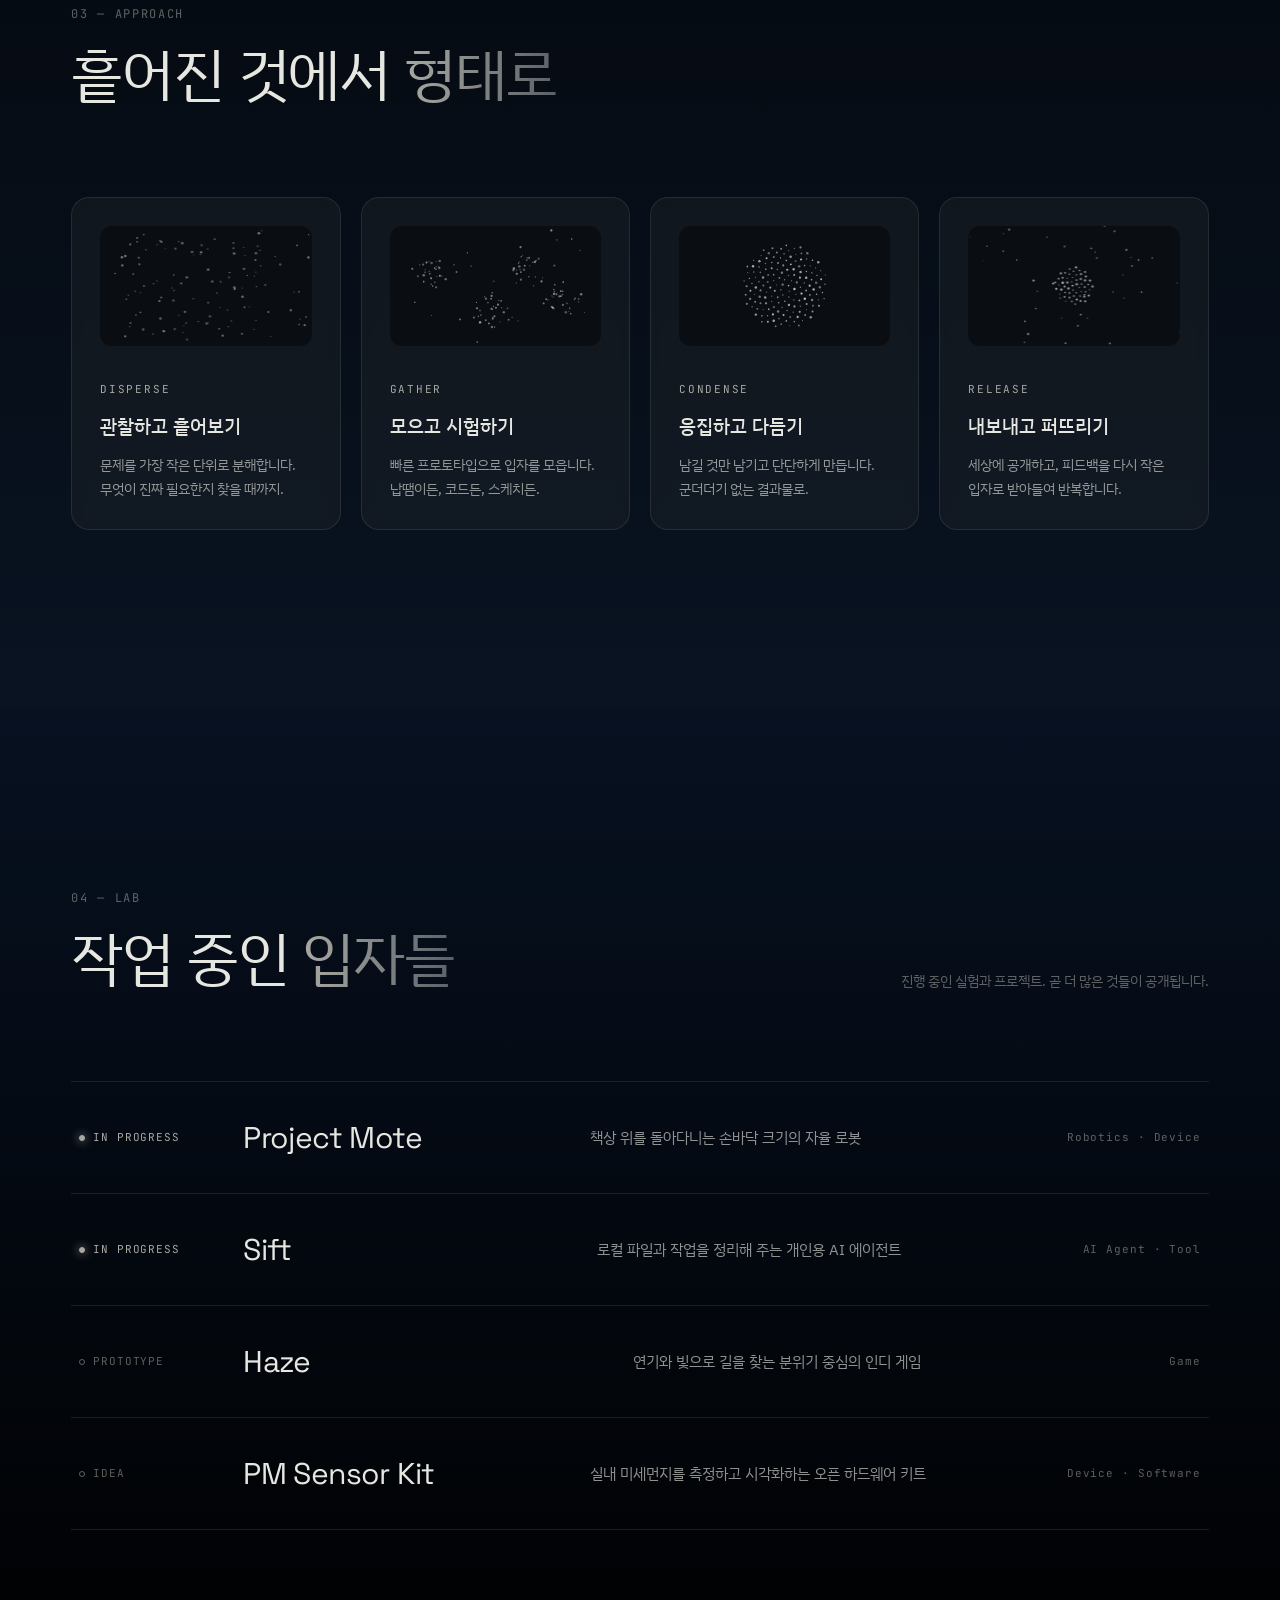
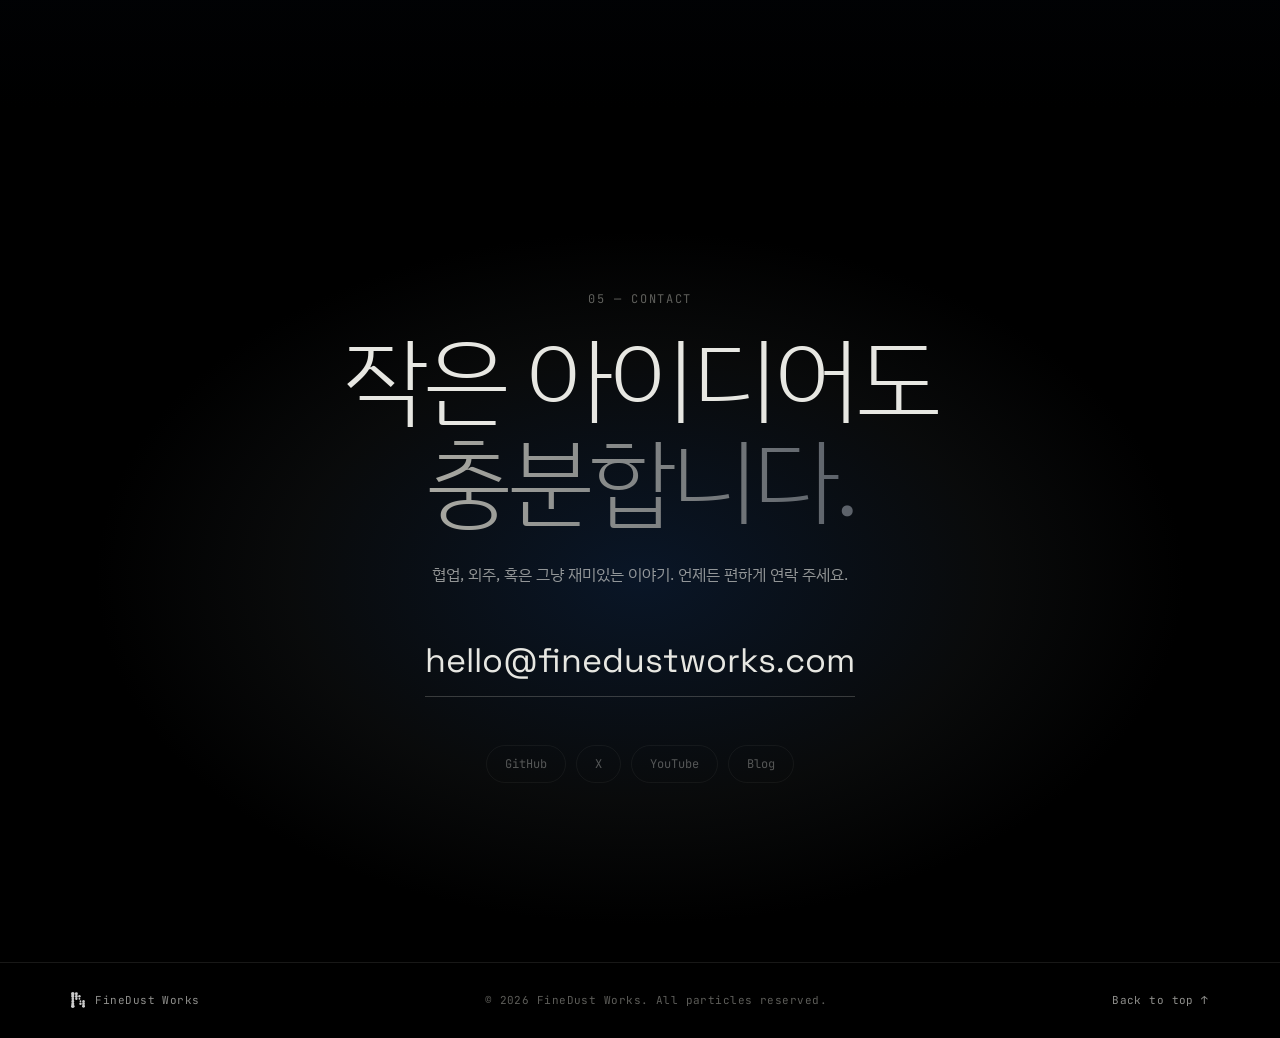
==== commit de48d88f: "Refine small design details - Keep pill shapes on keyboard focus (focus ring no longer forces 4px ra" ====
--- a/index.html
+++ b/index.html
@@ -69,7 +69,7 @@
         </p>
         <div class="hero__actions">
           <a class="btn btn--solid" href="#domains">무엇을 만드나요</a>
-          <a class="btn btn--ghost" href="#contact">함께 만들기 →</a>
+          <a class="btn btn--ghost" href="#contact">함께 만들기<span class="btn__arrow" aria-hidden="true">→</span></a>
         </div>
       </div>
 
@@ -296,7 +296,7 @@
     <div class="wrap footer__inner">
       <span class="footer__brand"><img src="assets/logo.svg" alt="" width="14" height="16" /> FineDust Works</span>
       <span>© <span id="year">2026</span> FineDust Works. All particles reserved.</span>
-      <a class="footer__top" href="#top">Back to top ↑</a>
+      <a class="footer__top" href="#top">Back to top <span class="footer__arrow" aria-hidden="true">↑</span></a>
     </div>
   </footer>
 
--- a/css/style.css
+++ b/css/style.css
@@ -30,7 +30,7 @@
 }
 
 *, *::before, *::after { box-sizing: border-box; }
-html { -webkit-text-size-adjust: 100%; }
+html { -webkit-text-size-adjust: 100%; color-scheme: dark; scrollbar-color: var(--slate) var(--bg); -webkit-tap-highlight-color: transparent; }
 body {
   margin: 0;
   background: var(--bg);
@@ -62,7 +62,7 @@
   background: var(--smoke); color: var(--void); padding: 8px 14px; border-radius: 6px;
 }
 .skip:focus { top: 16px; }
-:focus-visible { outline: 1px solid var(--ash); outline-offset: 4px; border-radius: 4px; }
+:focus-visible { outline: 1px solid var(--ash); outline-offset: 4px; }
 [tabindex="-1"]:focus { outline: none; }
 
 .wrap { width: 100%; max-width: var(--maxw); margin: 0 auto; padding: 0 var(--gutter); }
@@ -132,6 +132,8 @@
   color: var(--text) !important; transition: background 0.25s, border-color 0.25s;
 }
 .nav__cta:hover { background: var(--smoke); color: var(--void) !important; border-color: var(--smoke); }
+.nav__cta[aria-current] { border-color: var(--ash); background: rgba(169,169,162,0.1); }
+.nav__cta[aria-current]:hover { background: var(--smoke); }
 .nav__toggle { display: none; }
 
 /* ---------- buttons ---------- */
@@ -146,6 +148,9 @@
 .btn--solid:hover { background: var(--white); }
 .btn--ghost { border: 1px solid var(--line-strong); color: var(--text); }
 .btn--ghost:hover { border-color: var(--ash); background: rgba(169,169,162,0.08); }
+.btn__arrow { display: inline-block; margin-left: 6px; transition: transform 0.3s var(--ease); }
+.btn:hover .btn__arrow { transform: translateX(4px); }
+.btn:active { transform: translateY(0) scale(0.98); transition-duration: 0.1s; }
 
 /* ---------- hero ---------- */
 .hero {
@@ -195,6 +200,7 @@
   position: absolute; z-index: 2; right: var(--gutter); bottom: 34px;
   display: flex; flex-direction: column; align-items: flex-end; gap: 4px;
   font-family: var(--font-mono); font-size: 11px; color: var(--text-mute); letter-spacing: 0.06em;
+  font-variant-numeric: tabular-nums;
 }
 .hero__scroll {
   position: absolute; z-index: 2; left: var(--gutter); bottom: 30px;
@@ -276,7 +282,7 @@
 .about__body p { color: var(--text-dim); font-size: clamp(15px, 1.3vw, 17px); max-width: 600px; margin-top: 24px; word-break: keep-all; }
 .about__body .h2 { margin-top: 0; margin-bottom: 16px; }
 .stats { display: flex; gap: clamp(28px, 6vw, 72px); margin-top: 56px; padding-top: 32px; border-top: 1px solid var(--line); }
-.stats dt { font-family: var(--font-display); font-weight: 300; font-size: clamp(36px, 5vw, 56px); line-height: 1; letter-spacing: -0.03em; }
+.stats dt { font-variant-numeric: tabular-nums; font-family: var(--font-display); font-weight: 300; font-size: clamp(36px, 5vw, 56px); line-height: 1; letter-spacing: -0.03em; }
 .stats dd { font-family: var(--font-mono); font-size: 11px; letter-spacing: 0.16em; text-transform: uppercase; color: var(--text-mute); margin-top: 10px; }
 
 /* domains */
@@ -312,7 +318,11 @@
 .tags li {
   font-family: var(--font-mono); font-size: 11px; color: var(--text-mute);
   padding: 4px 10px; border: 1px solid var(--line); border-radius: 999px;
-}
+  transition: color 0.3s, border-color 0.3s;
+}
+.card.is-hot .tags li { color: var(--text-dim); border-color: var(--line-strong); }
+.card.is-hot .card__no { color: var(--ash); }
+.card__no { transition: color 0.3s; }
 
 /* approach */
 .approach { background: linear-gradient(180deg, var(--bg-2), var(--midnight) 140%); }
@@ -370,7 +380,7 @@
 .contact__mail:hover { border-color: var(--smoke); color: var(--white); }
 .contact__mail { position: relative; }
 .contact__mail::after {
-  content: "복사됨 ✓"; position: absolute; left: 50%; top: calc(100% + 12px);
+  content: "복사됨"; position: absolute; left: 50%; top: calc(100% + 12px);
   transform: translate(-50%, -4px); padding: 5px 12px; border-radius: 999px;
   border: 1px solid var(--line-strong); background: var(--char);
   font-family: var(--font-mono); font-size: 12px; color: var(--smoke); white-space: nowrap;
@@ -380,7 +390,7 @@
 .socials { display: flex; flex-wrap: wrap; justify-content: center; gap: 10px; margin-top: 48px; }
 .socials a {
   display: inline-block; padding: 8px 18px; border-radius: 999px; border: 1px solid var(--line);
-  font-family: var(--font-mono); font-size: 12px; color: var(--text-dim); transition: all 0.3s;
+  font-family: var(--font-mono); font-size: 12px; color: var(--text-dim); transition: color 0.3s, border-color 0.3s;
 }
 .socials a:hover { border-color: var(--ash); color: var(--white); }
 .socials a[aria-disabled="true"] { cursor: default; opacity: 0.55; }
@@ -391,6 +401,7 @@
 .footer__inner { display: flex; justify-content: space-between; align-items: center; gap: 16px; flex-wrap: wrap; }
 .footer__brand { display: inline-flex; align-items: center; gap: 10px; color: var(--text-dim); }
 .footer__brand img { height: 16px; width: auto; opacity: 0.8; }
+img { -webkit-user-drag: none; user-select: none; }
 .footer__top { color: var(--text-dim); transition: color 0.25s; }
 .footer__top:hover { color: var(--white); }
 
@@ -401,6 +412,9 @@
 /* reveal */
 .reveal { opacity: 0; transform: translateY(28px); filter: blur(8px); transition: opacity 1.1s var(--ease), transform 1.1s var(--ease), filter 1.1s var(--ease); }
 .reveal.is-in { opacity: 1; transform: none; filter: none; }
+/* step cards: keep the reveal, add a gentle lift on hover */
+.step.reveal { transition: opacity 1.1s var(--ease), transform 0.8s var(--ease), filter 1.1s var(--ease), border-color 0.4s; }
+.step.reveal.is-in:hover { border-color: var(--line-strong); transform: translateY(-4px); }
 
 /* ---------- responsive ---------- */
 @media (max-width: 1023px) {
@@ -446,3 +460,5 @@
   *, *::before, *::after { animation-duration: 0.01ms !important; animation-iteration-count: 1 !important; transition-duration: 0.01ms !important; }
   .reveal, .hero__title .line, .hero__lede, .hero__actions { opacity: 1; transform: none; filter: none; }
 }
+.footer__arrow { display: inline-block; transition: transform 0.3s var(--ease); }
+.footer__top:hover .footer__arrow { transform: translateY(-3px); }
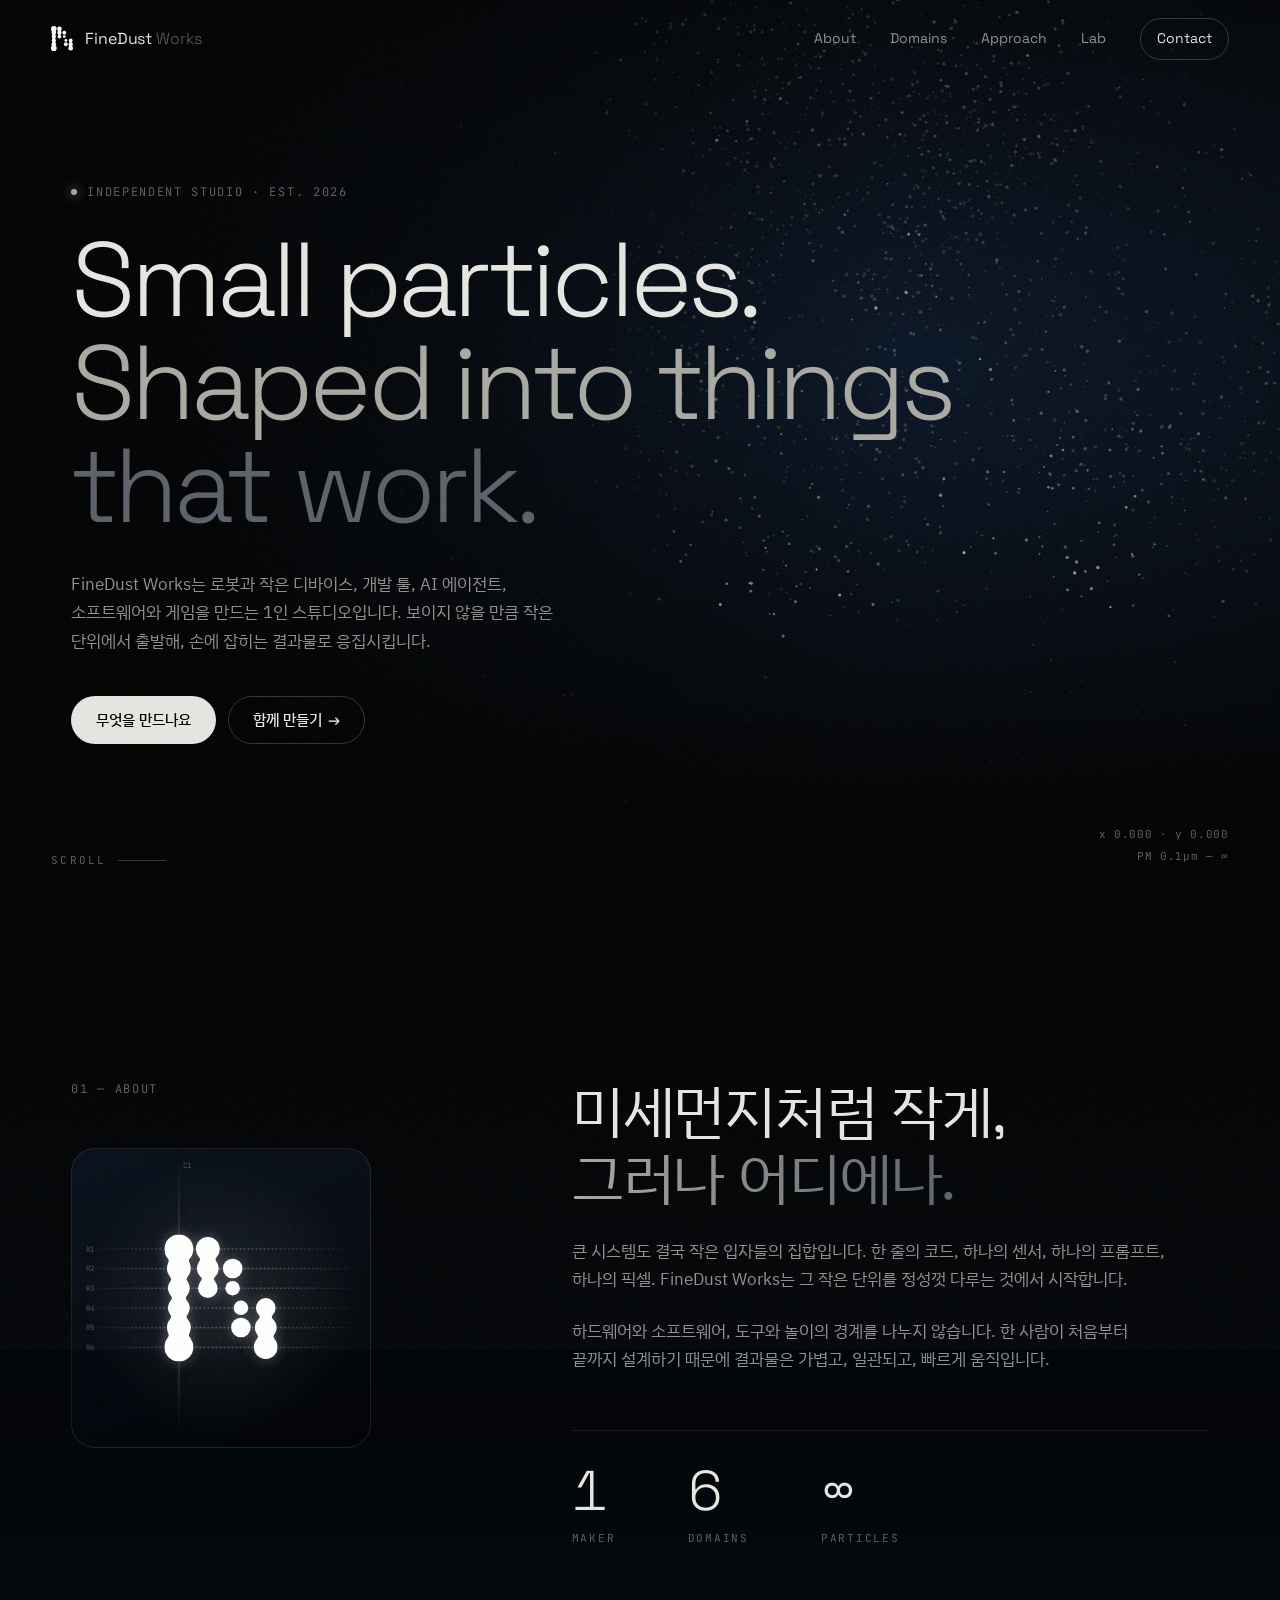
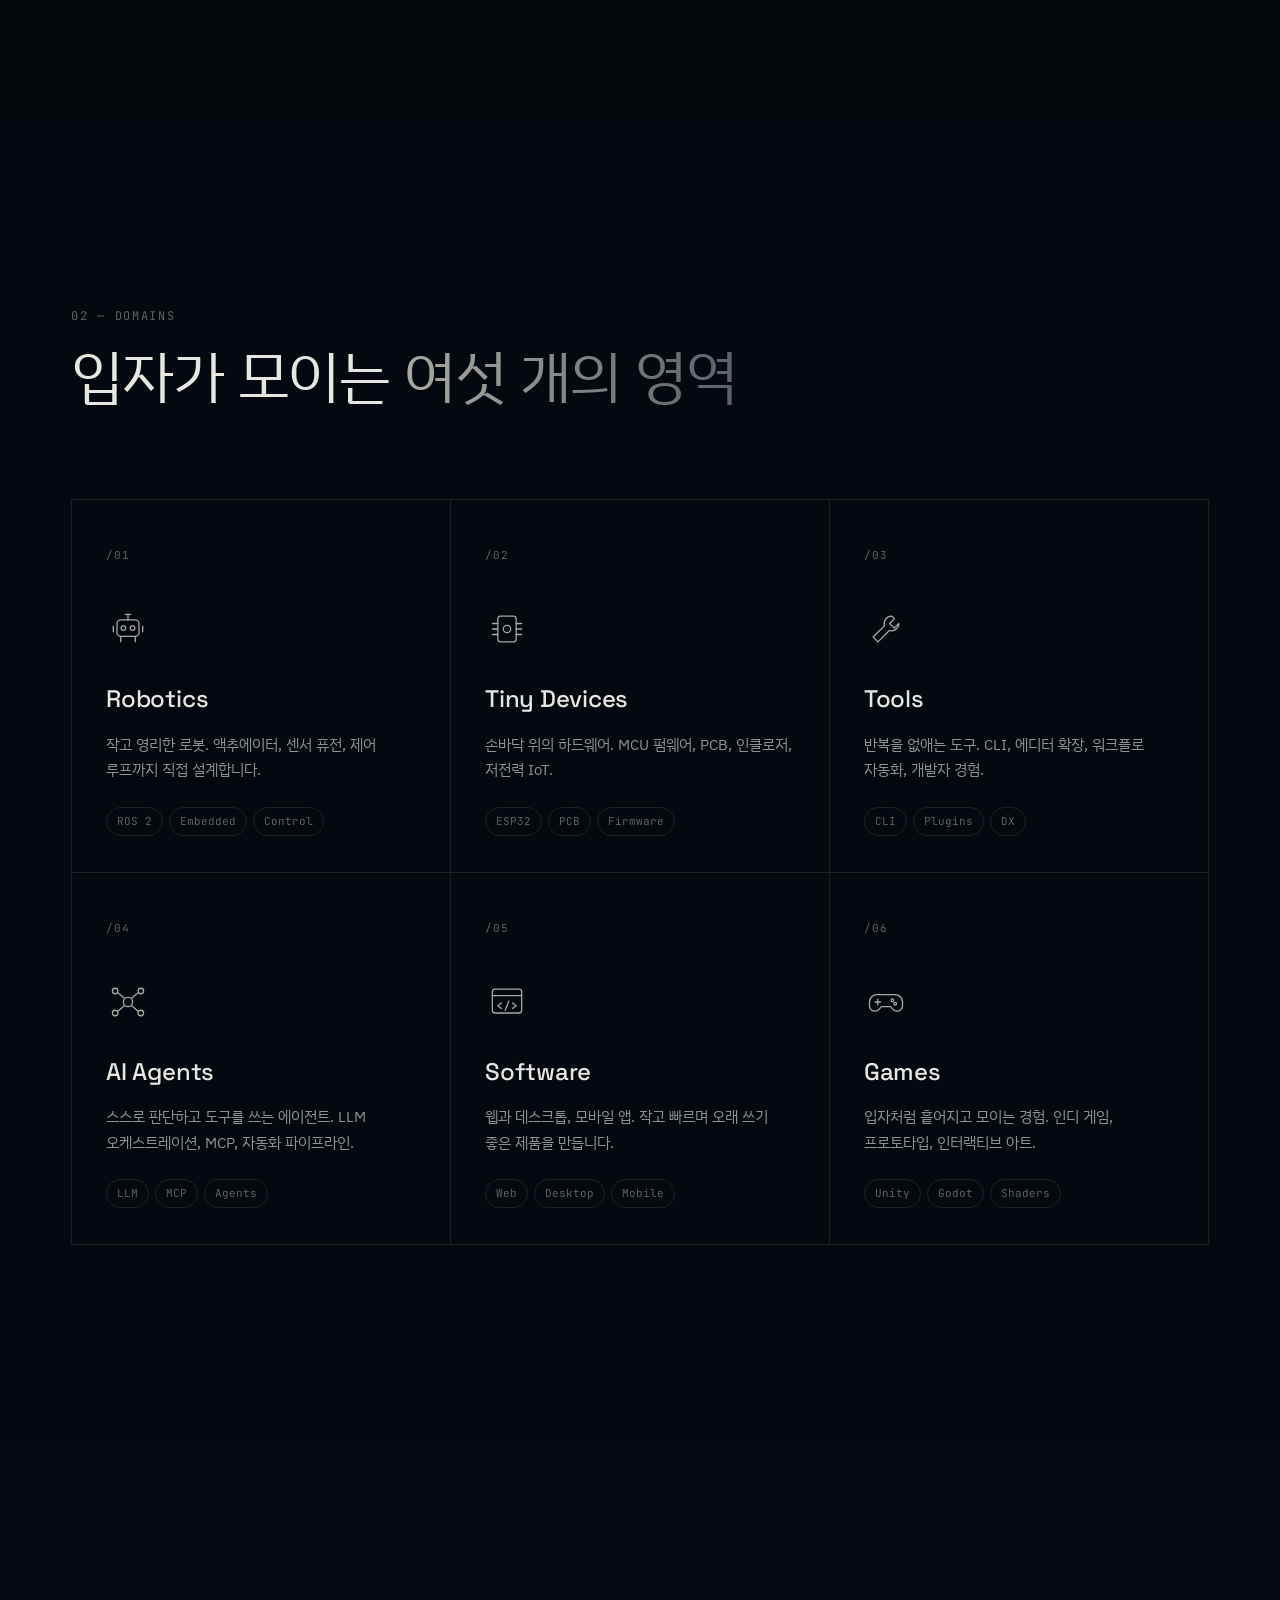
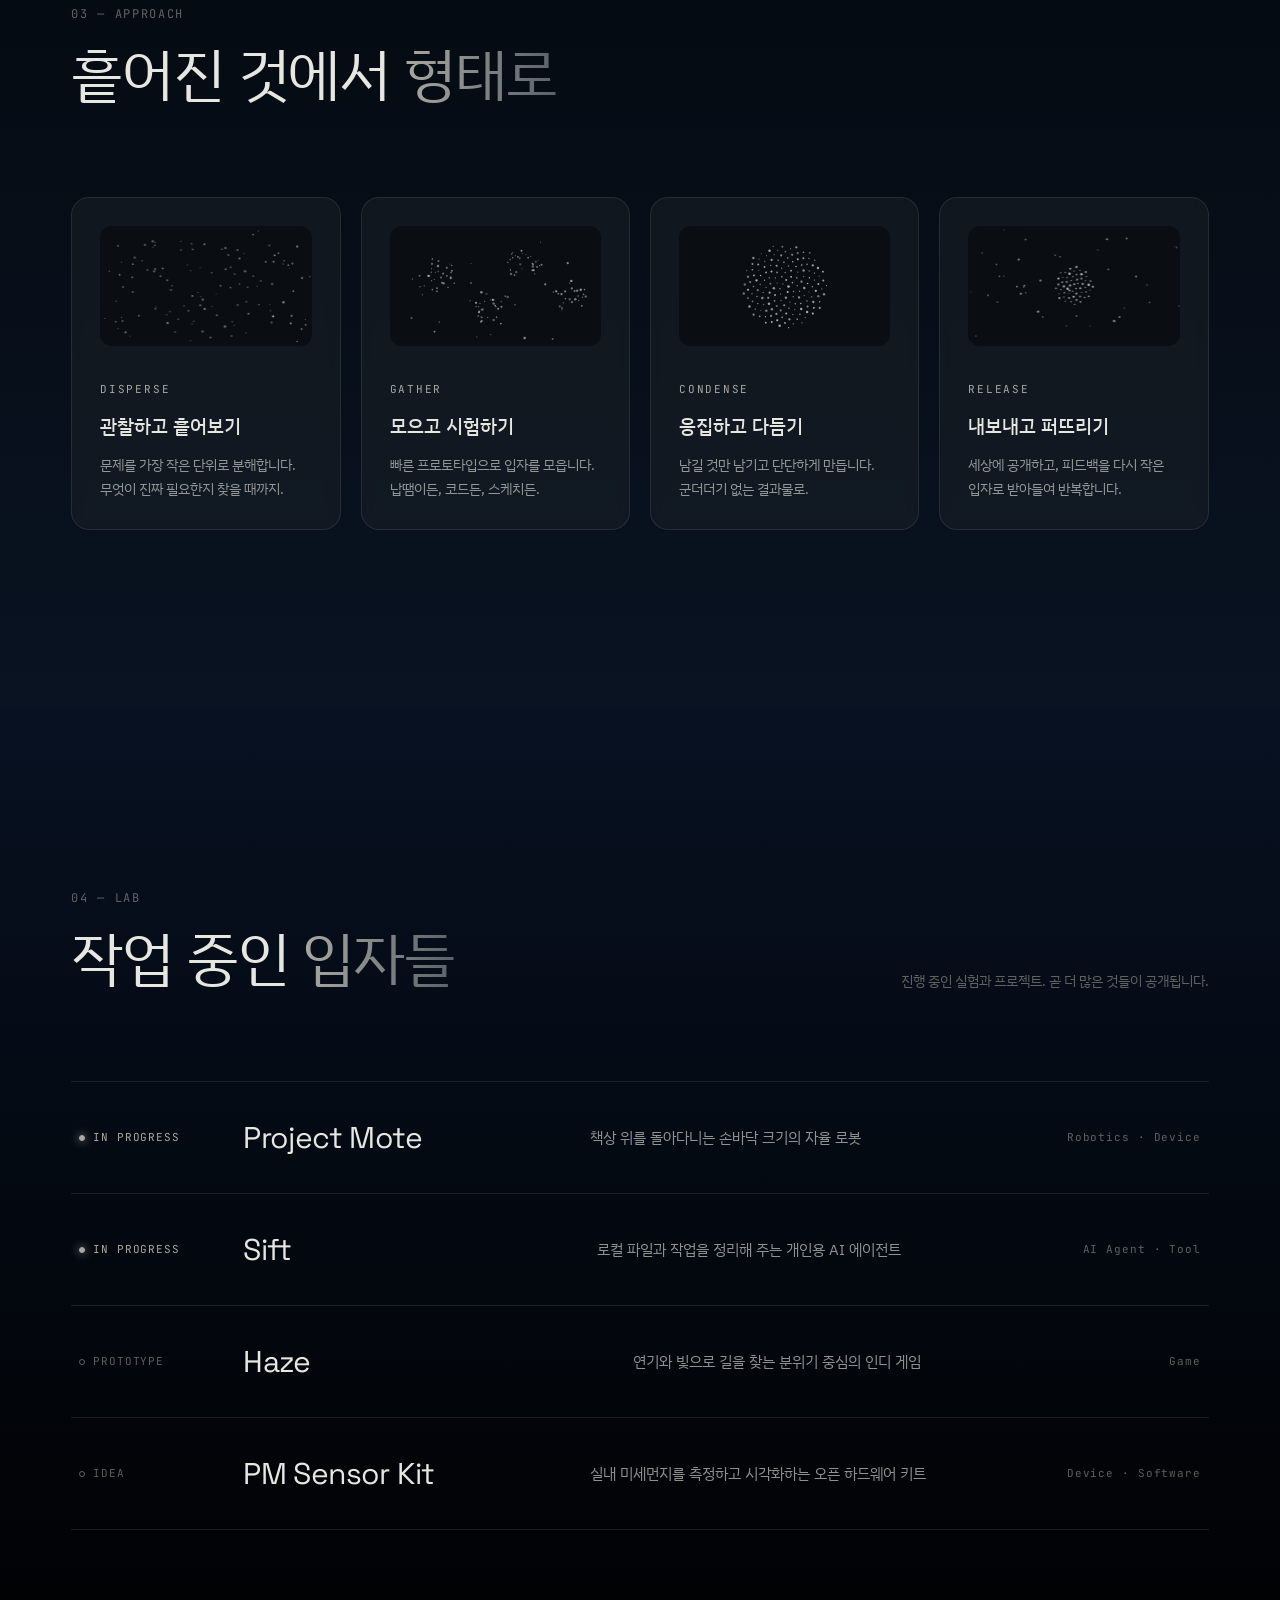
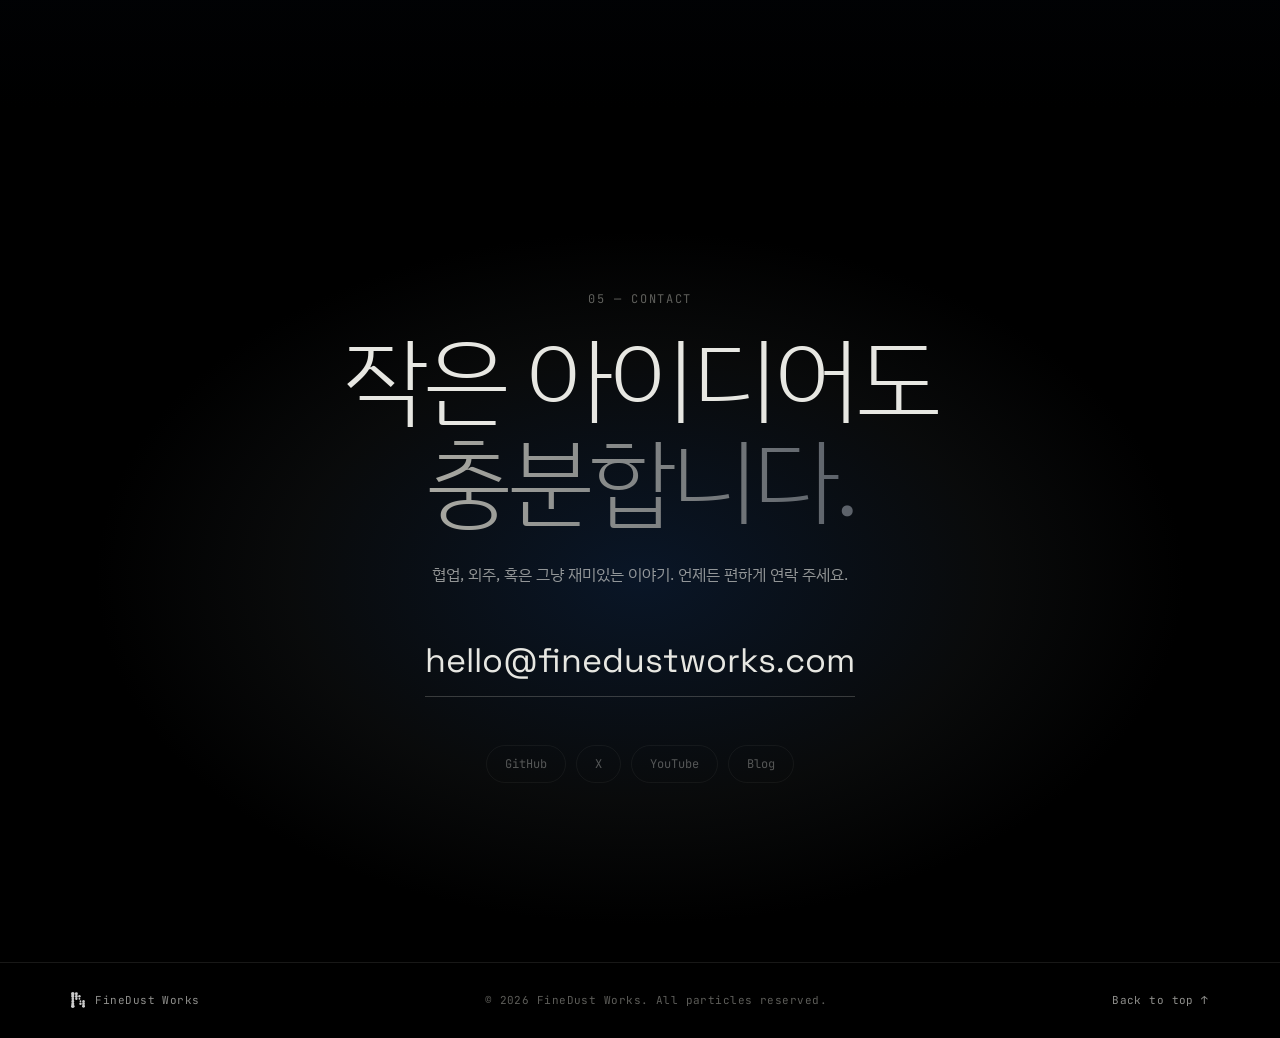
==== commit fb7cc844: "Keep button hit areas still on hover Move the button's visual (background, border, label) into an in" ====
--- a/index.html
+++ b/index.html
@@ -68,8 +68,8 @@
           보이지 않을 만큼 작은 단위에서 출발해, 손에 잡히는 결과물로 응집시킵니다.
         </p>
         <div class="hero__actions">
-          <a class="btn btn--solid" href="#domains">무엇을 만드나요</a>
-          <a class="btn btn--ghost" href="#contact">함께 만들기<span class="btn__arrow" aria-hidden="true">→</span></a>
+          <a class="btn btn--solid" href="#domains"><span class="btn__face">무엇을 만드나요</span></a>
+          <a class="btn btn--ghost" href="#contact"><span class="btn__face">함께 만들기<span class="btn__arrow" aria-hidden="true">→</span></span></a>
         </div>
       </div>
 
--- a/css/style.css
+++ b/css/style.css
@@ -137,20 +137,23 @@
 .nav__toggle { display: none; }
 
 /* ---------- buttons ---------- */
-.btn {
+/* The <a> is a fixed hit area; only the inner .btn__face moves,
+   so hovering near an edge can't make the button slip out from under the pointer. */
+.btn { display: inline-flex; border-radius: 999px; }
+.btn__face {
   display: inline-flex; align-items: center; justify-content: center;
-  height: 48px; padding: 0 24px; border-radius: 999px;
+  height: 48px; padding: 0 24px; border-radius: inherit; border: 1px solid transparent;
   font-family: var(--font-display); font-size: 15px; font-weight: 500;
   transition: transform 0.3s var(--ease), background 0.3s, color 0.3s, border-color 0.3s;
 }
-.btn:hover { transform: translateY(-2px); }
-.btn--solid { background: var(--smoke); color: var(--void); }
-.btn--solid:hover { background: var(--white); }
-.btn--ghost { border: 1px solid var(--line-strong); color: var(--text); }
-.btn--ghost:hover { border-color: var(--ash); background: rgba(169,169,162,0.08); }
+.btn:hover .btn__face { transform: translateY(-2px); }
+.btn:active .btn__face { transform: translateY(0) scale(0.98); transition-duration: 0.1s; }
+.btn--solid .btn__face { background: var(--smoke); color: var(--void); }
+.btn--solid:hover .btn__face { background: var(--white); }
+.btn--ghost .btn__face { border-color: var(--line-strong); color: var(--text); }
+.btn--ghost:hover .btn__face { border-color: var(--ash); background: rgba(169,169,162,0.08); }
 .btn__arrow { display: inline-block; margin-left: 6px; transition: transform 0.3s var(--ease); }
 .btn:hover .btn__arrow { transform: translateX(4px); }
-.btn:active { transform: translateY(0) scale(0.98); transition-duration: 0.1s; }
 
 /* ---------- hero ---------- */
 .hero {
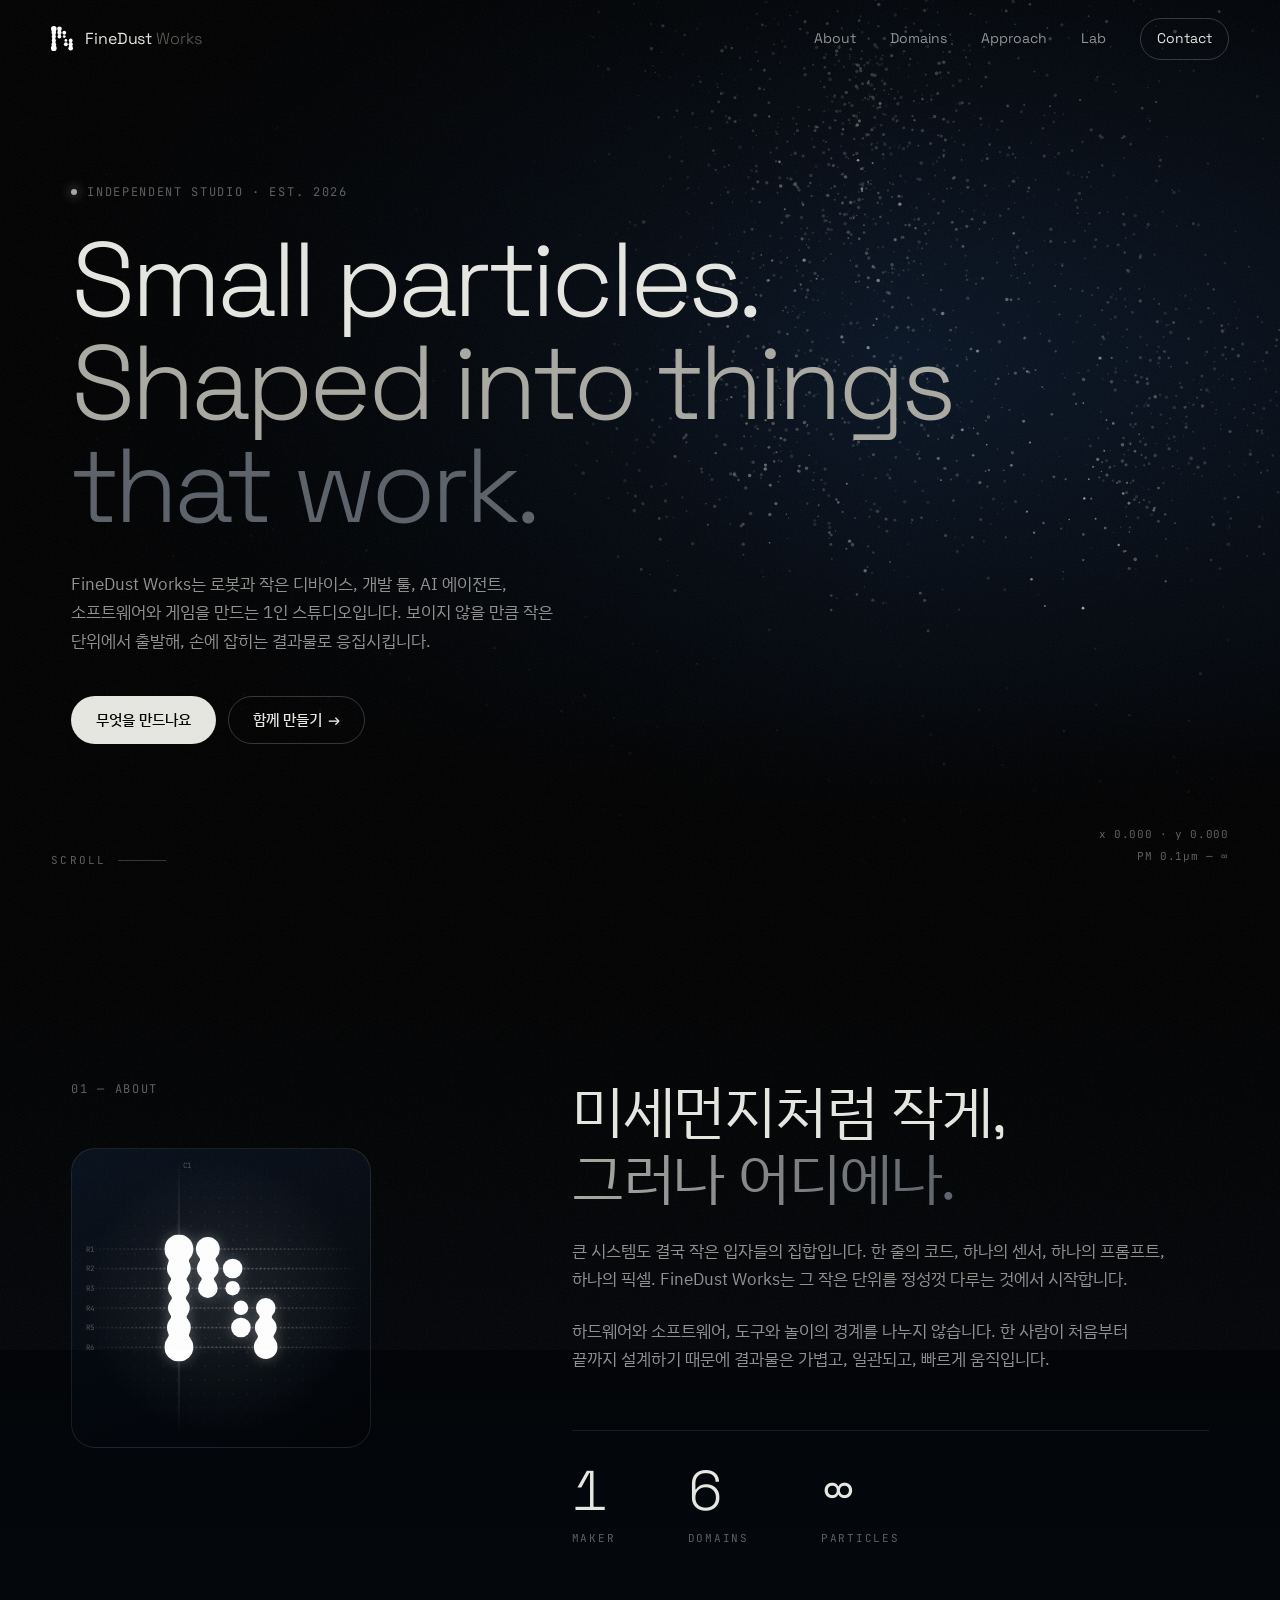
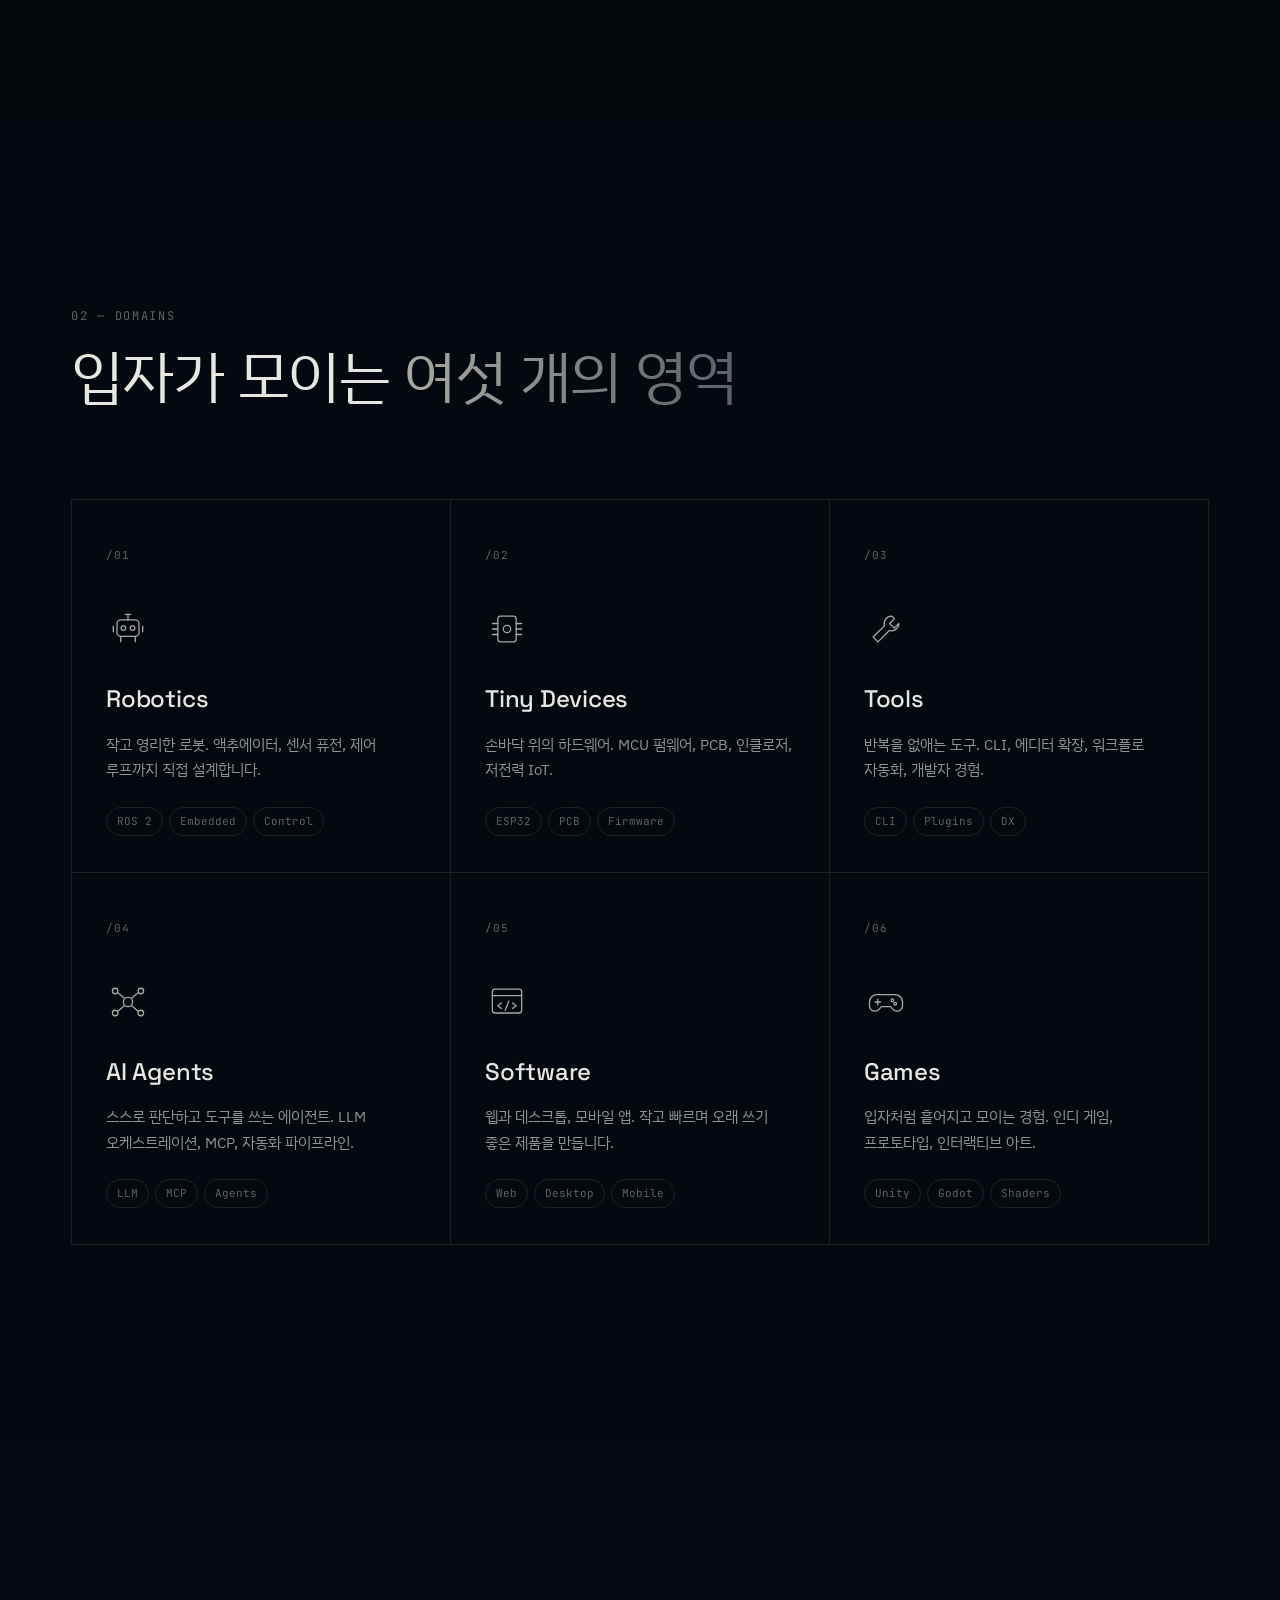
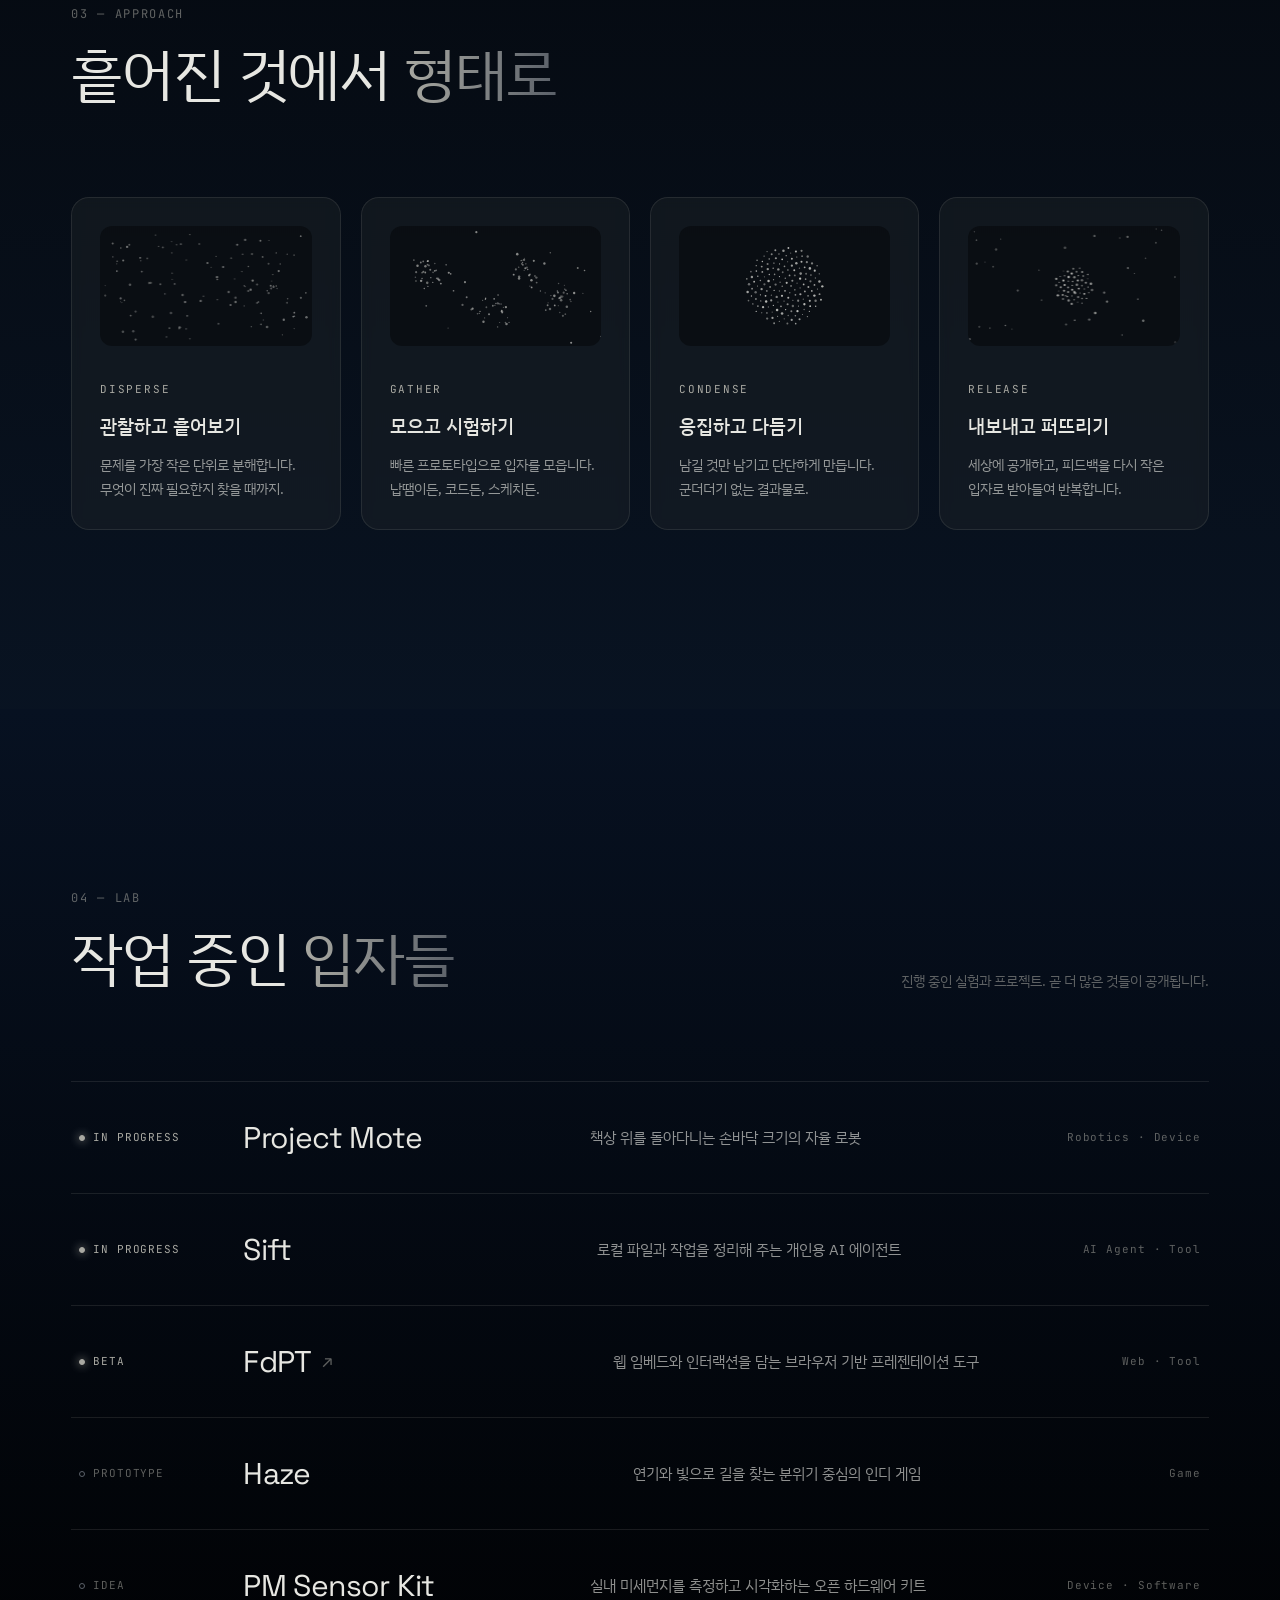
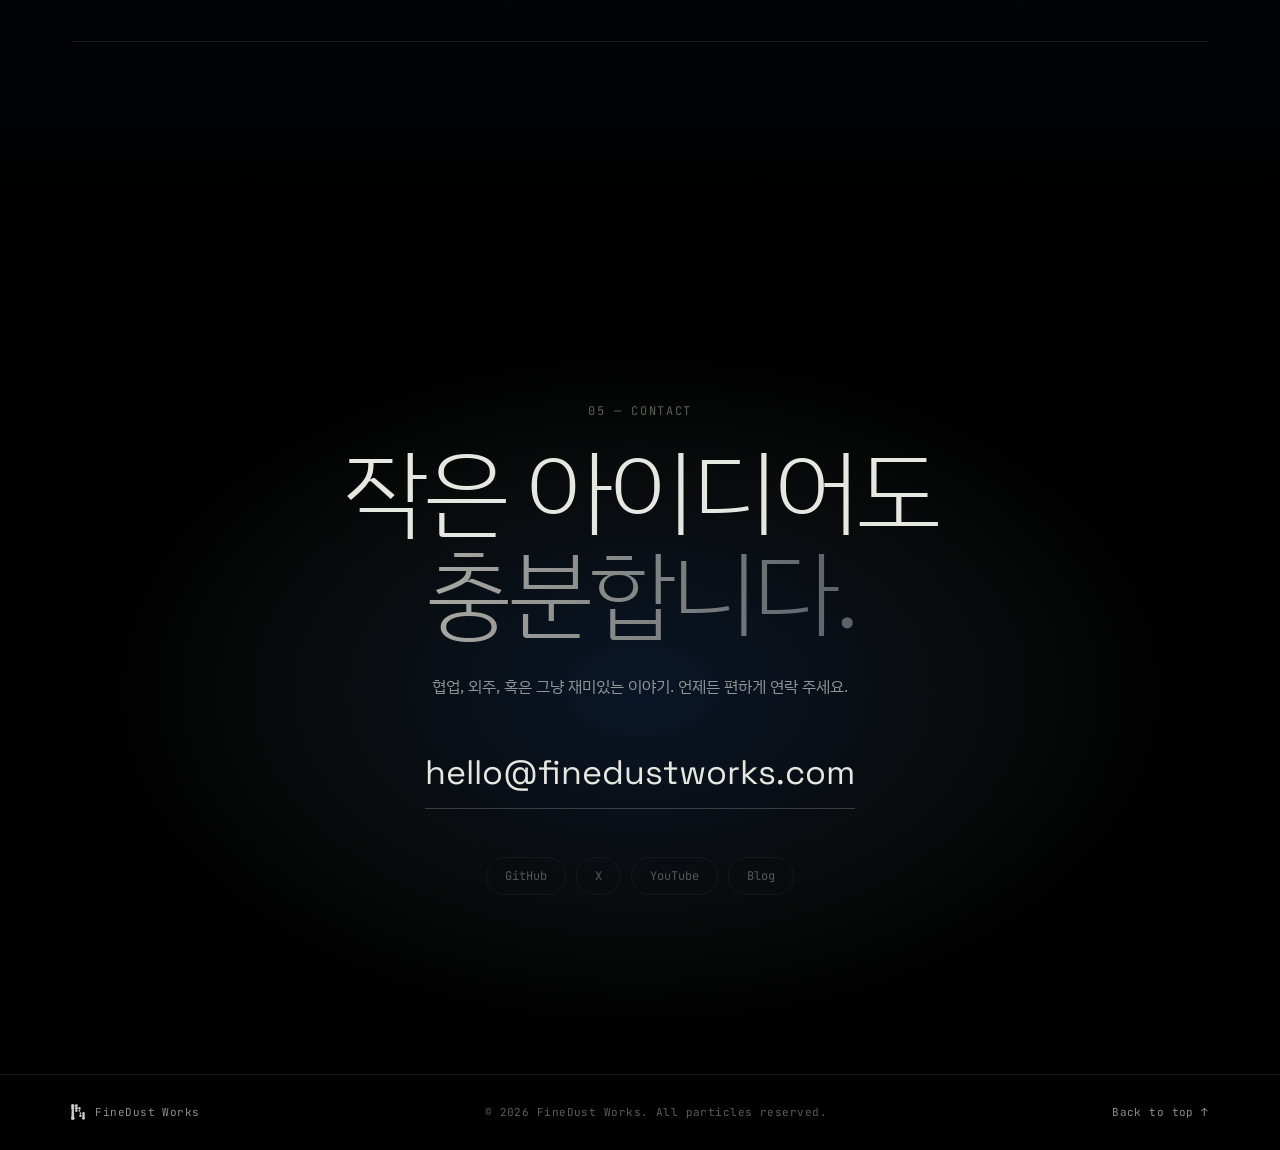
==== commit b76a7fbe: "feat: enhance logo rendering and update brand assets for light and dark modes" ====
--- a/index.html
+++ b/index.html
@@ -260,6 +260,12 @@
             <span class="lab__cat">AI Agent · Tool</span>
           </li>
           <li class="lab__item reveal">
+            <span class="lab__status lab__status--live">Beta</span>
+            <h3><a class="lab__link" href="https://fdpt-editor.finedustworks.com/" target="_blank" rel="noopener">FdPT<span class="lab__arrow" aria-hidden="true">↗</span></a></h3>
+            <p>웹 임베드와 인터랙션을 담는 브라우저 기반 프레젠테이션 도구</p>
+            <span class="lab__cat">Web · Tool</span>
+          </li>
+          <li class="lab__item reveal">
             <span class="lab__status">Prototype</span>
             <h3>Haze</h3>
             <p>연기와 빛으로 길을 찾는 분위기 중심의 인디 게임</p>
--- a/css/style.css
+++ b/css/style.css
@@ -352,6 +352,13 @@
 .lab__item.is-hot { background: linear-gradient(90deg, rgba(91,97,105,0.12), transparent); padding-left: 20px; }
 .lab__item h3 { font-family: var(--font-display); font-weight: 400; font-size: clamp(22px, 2.4vw, 30px); letter-spacing: -0.02em; }
 .lab__item p { color: var(--text-dim); font-size: 15px; word-break: keep-all; }
+.lab__item:has(.lab__link) { position: relative; }
+.lab__link { color: inherit; text-decoration: none; }
+.lab__link::after { content: ""; position: absolute; inset: 0; }
+.lab__link:focus-visible { outline: none; }
+.lab__item:has(.lab__link:focus-visible) { outline: 1px solid var(--ash); outline-offset: -1px; }
+.lab__arrow { display: inline-block; margin-left: 10px; font-size: 0.6em; vertical-align: 0.3em; color: var(--text-mute); transition: transform 0.4s var(--ease), color 0.4s; }
+.lab__item:hover .lab__arrow, .lab__link:focus-visible .lab__arrow { color: var(--ash); transform: translate(3px, -3px); }
 .lab__cat { font-family: var(--font-mono); font-size: 11px; color: var(--text-mute); letter-spacing: 0.08em; white-space: nowrap; }
 .lab__status {
   justify-self: start; display: inline-flex; align-items: center; gap: 8px;
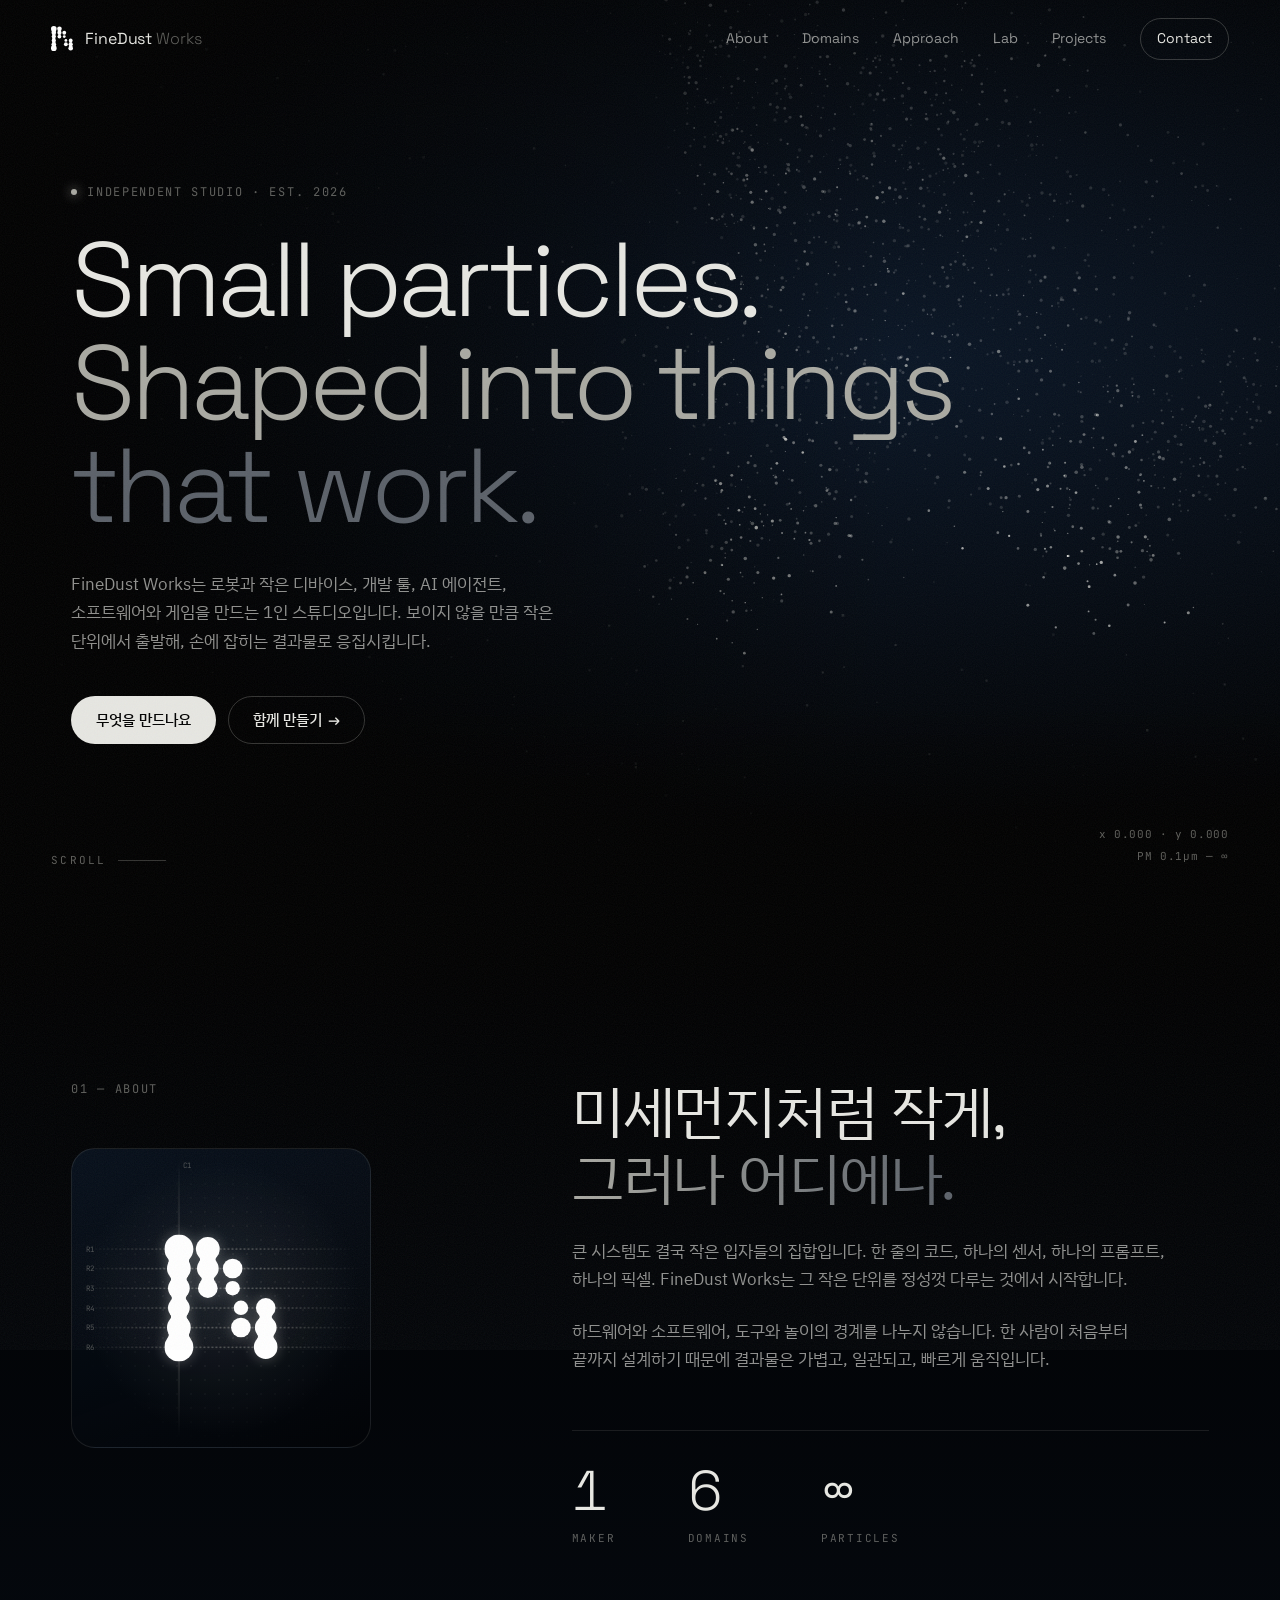
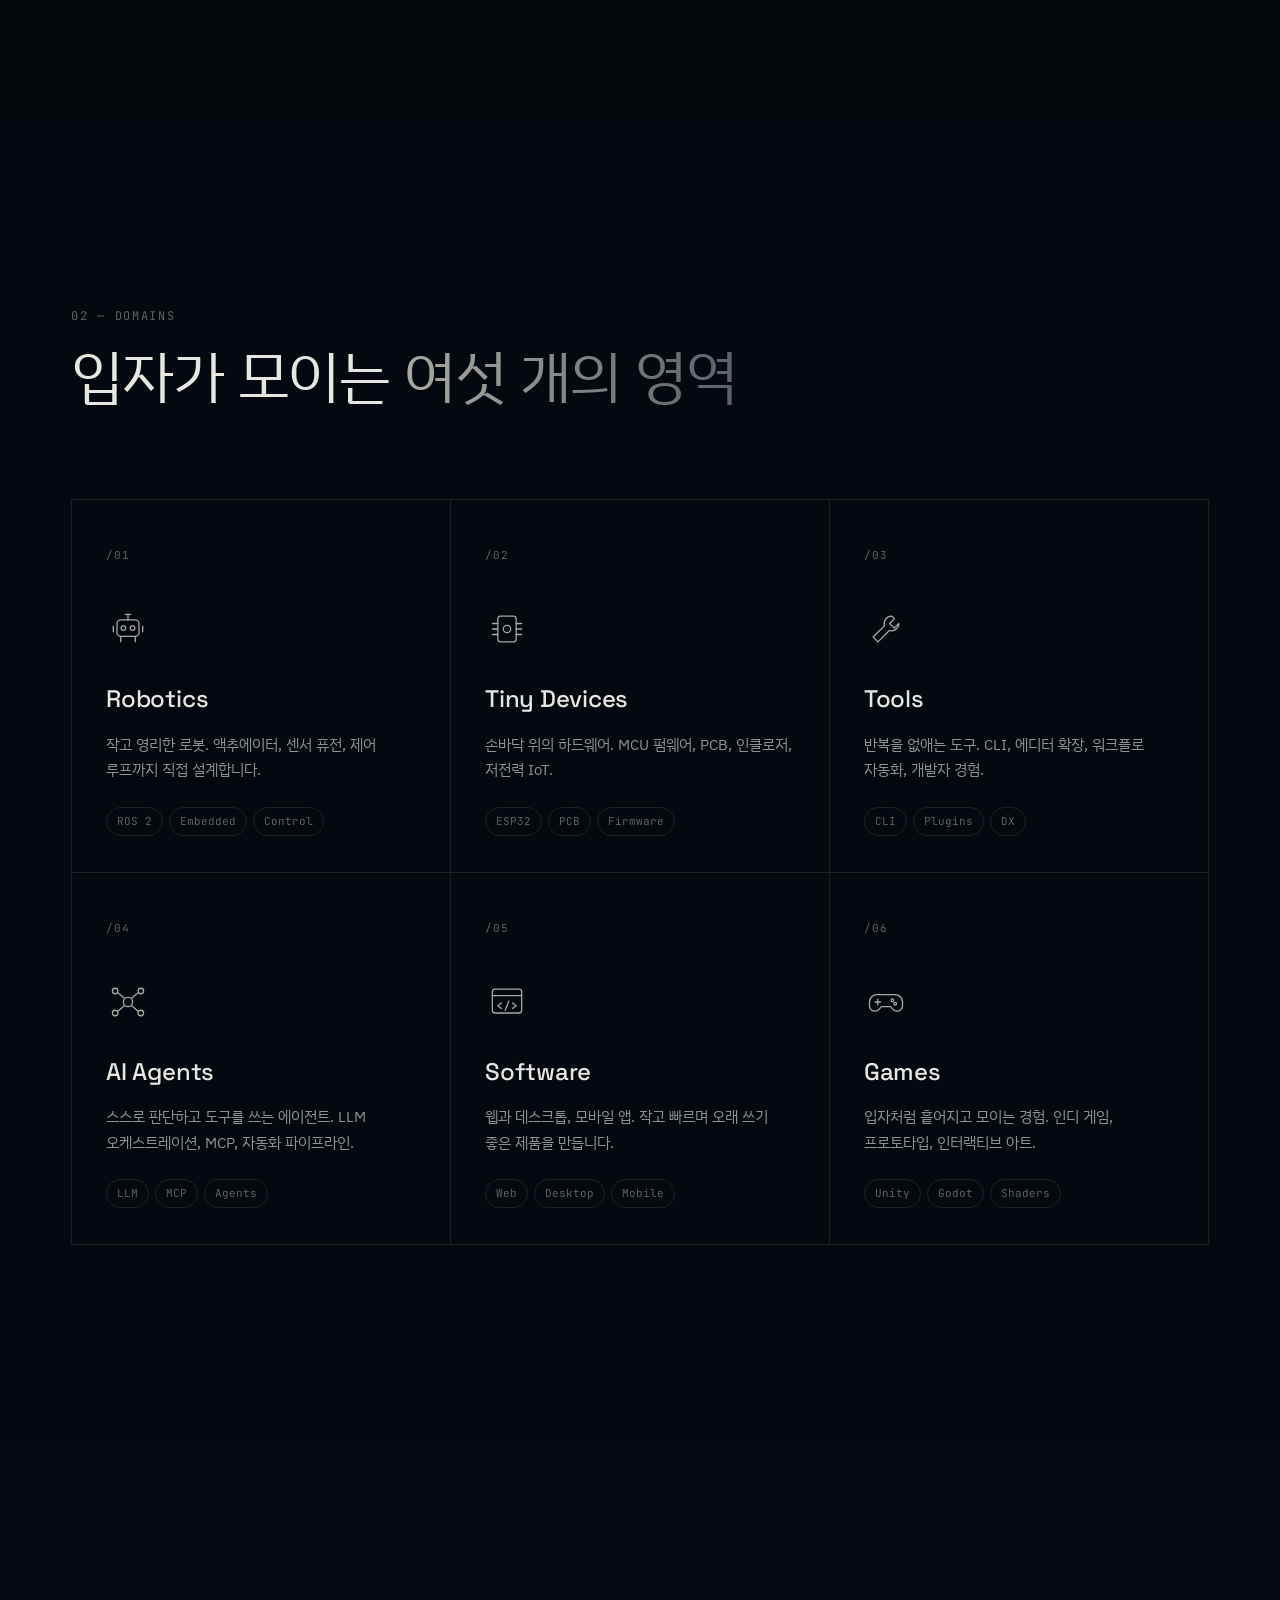
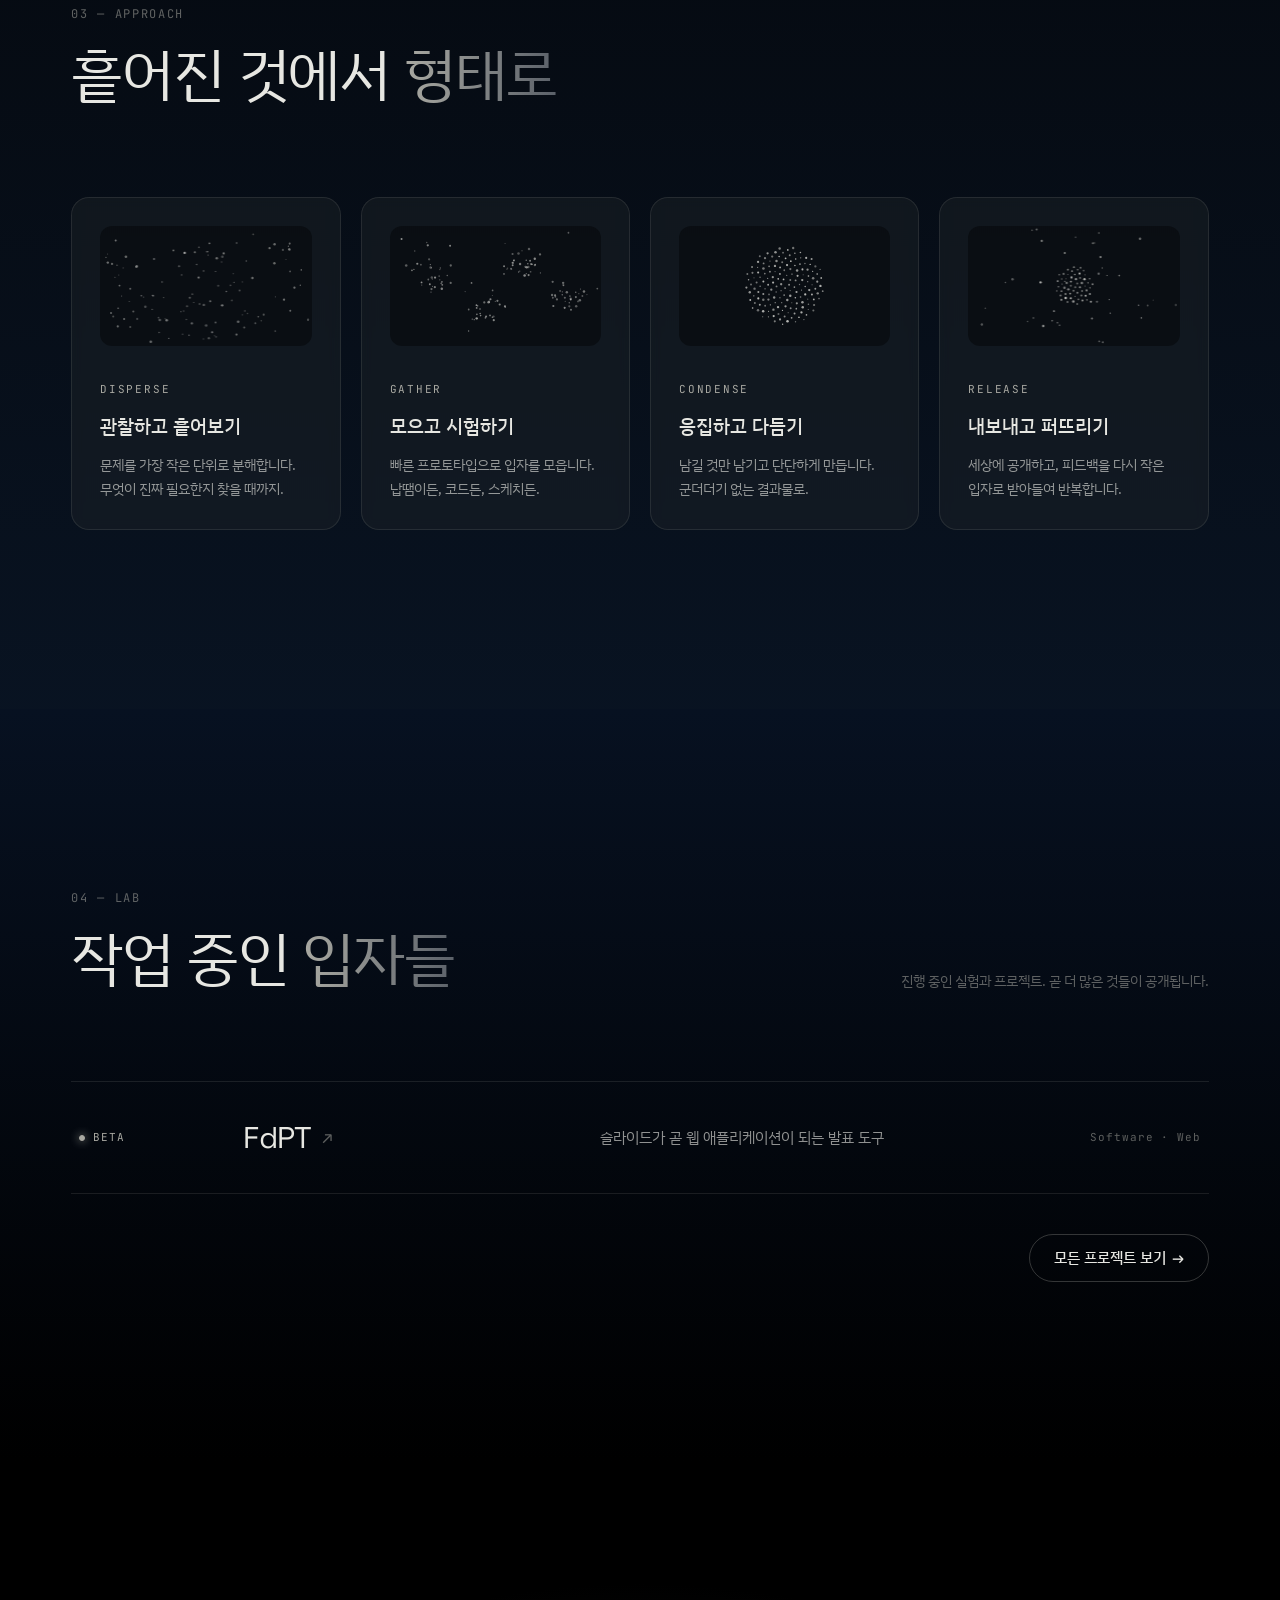
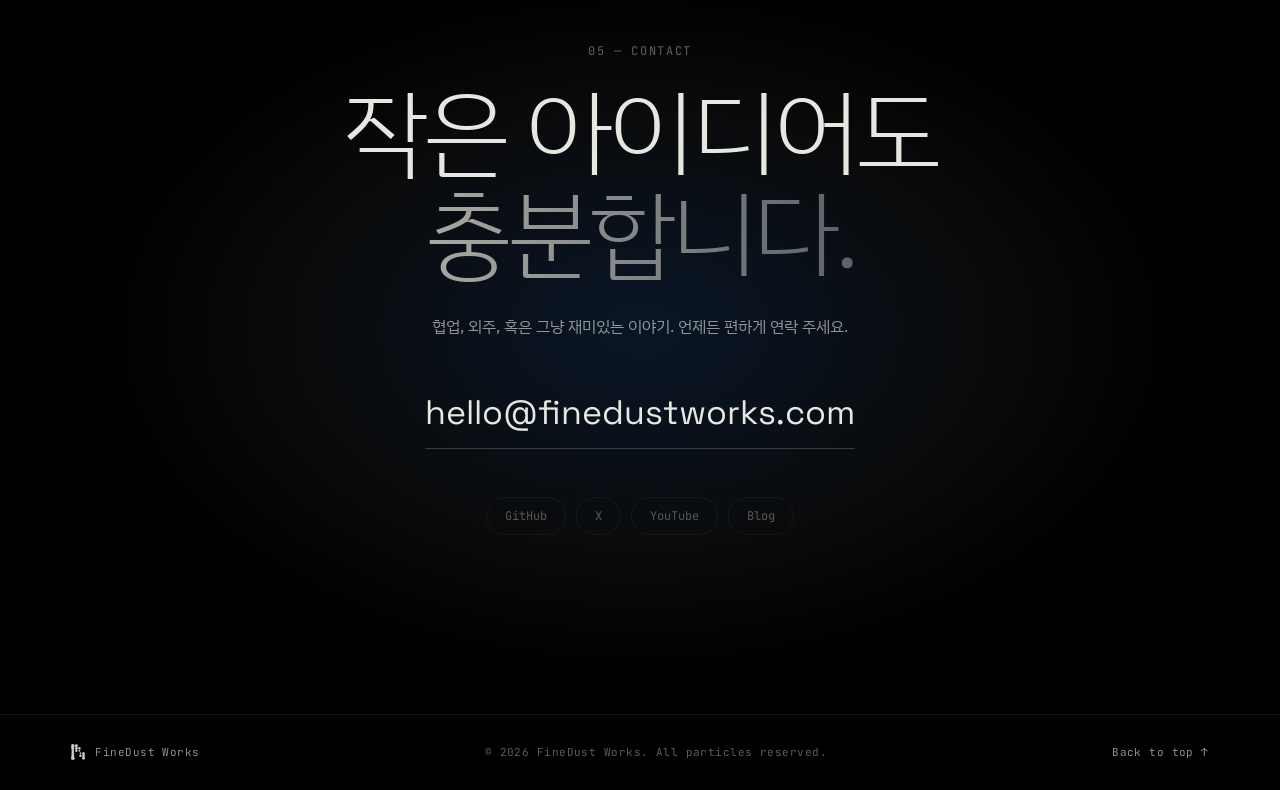
==== commit af8a18f3: "Add project content loader and project detail pages - Implemented content loader in js/content.js to" ====
--- a/index.html
+++ b/index.html
@@ -45,6 +45,7 @@
       <a href="#domains">Domains</a>
       <a href="#approach">Approach</a>
       <a href="#lab">Lab</a>
+      <a href="/projects/">Projects</a>
       <a href="#contact" class="nav__cta">Contact</a>
     </nav>
   </header>
@@ -246,38 +247,18 @@
           <p class="section__note">진행 중인 실험과 프로젝트. 곧 더 많은 것들이 공개됩니다.</p>
         </header>
 
-        <ul class="lab__list">
-          <li class="lab__item reveal">
-            <span class="lab__status lab__status--live">In progress</span>
-            <h3>Project Mote</h3>
-            <p>책상 위를 돌아다니는 손바닥 크기의 자율 로봇</p>
-            <span class="lab__cat">Robotics · Device</span>
-          </li>
-          <li class="lab__item reveal">
-            <span class="lab__status lab__status--live">In progress</span>
-            <h3>Sift</h3>
-            <p>로컬 파일과 작업을 정리해 주는 개인용 AI 에이전트</p>
-            <span class="lab__cat">AI Agent · Tool</span>
-          </li>
+        <!-- Rendered from the project content (js/content.js). This row is the no-JS fallback. -->
+        <ul class="lab__list" id="labList">
           <li class="lab__item reveal">
             <span class="lab__status lab__status--live">Beta</span>
-            <h3><a class="lab__link" href="https://fdpt-editor.finedustworks.com/" target="_blank" rel="noopener">FdPT<span class="lab__arrow" aria-hidden="true">↗</span></a></h3>
-            <p>웹 임베드와 인터랙션을 담는 브라우저 기반 프레젠테이션 도구</p>
-            <span class="lab__cat">Web · Tool</span>
-          </li>
-          <li class="lab__item reveal">
-            <span class="lab__status">Prototype</span>
-            <h3>Haze</h3>
-            <p>연기와 빛으로 길을 찾는 분위기 중심의 인디 게임</p>
-            <span class="lab__cat">Game</span>
-          </li>
-          <li class="lab__item reveal">
-            <span class="lab__status">Idea</span>
-            <h3>PM Sensor Kit</h3>
-            <p>실내 미세먼지를 측정하고 시각화하는 오픈 하드웨어 키트</p>
-            <span class="lab__cat">Device · Software</span>
+            <h3><a class="lab__link" href="/projects/?id=fdpt">FdPT<span class="lab__arrow" aria-hidden="true">↗</span></a></h3>
+            <p>슬라이드가 곧 웹 애플리케이션이 되는 발표 도구</p>
+            <span class="lab__cat">Software · Web</span>
           </li>
         </ul>
+        <div class="lab__more reveal">
+          <a class="btn btn--ghost" href="/projects/"><span class="btn__face">모든 프로젝트 보기<span class="btn__arrow" aria-hidden="true">→</span></span></a>
+        </div>
       </div>
     </section>
 
@@ -306,6 +287,7 @@
     </div>
   </footer>
 
+  <script src="js/content.js"></script>
   <script src="js/main.js"></script>
 </body>
 </html>
--- a/css/style.css
+++ b/css/style.css
@@ -105,12 +105,21 @@
   position: fixed; inset: 0 0 auto 0; z-index: 50;
   display: flex; align-items: center; justify-content: space-between;
   padding: 18px var(--gutter);
-  transition: background 0.4s, backdrop-filter 0.4s, border-color 0.4s, padding 0.4s;
+  transition: border-color 0.4s, padding 0.4s;
   border-bottom: 1px solid transparent;
 }
-.nav.is-scrolled {
+/* Keep backdrop-filter off the header: it would make the fixed mobile
+   menu use the header's bounds instead of the viewport after scrolling. */
+.nav::before {
+  content: ""; position: absolute; inset: 0; z-index: -1;
+  pointer-events: none;
+  transition: background 0.4s, backdrop-filter 0.4s;
+}
+.nav.is-scrolled::before {
   background: rgba(0, 0, 0, 0.55);
   backdrop-filter: blur(14px); -webkit-backdrop-filter: blur(14px);
+}
+.nav.is-scrolled {
   border-bottom-color: var(--line);
   padding-top: 12px; padding-bottom: 12px;
 }
@@ -367,6 +376,8 @@
 .lab__status::before { content: ""; width: 6px; height: 6px; border-radius: 50%; border: 1px solid var(--slate); }
 .lab__status--live { color: var(--ash); }
 .lab__status--live::before { background: var(--ash); border-color: var(--ash); box-shadow: 0 0 10px var(--ash); animation: pulse 2.4s infinite; }
+
+.lab__more { display: flex; justify-content: flex-end; margin-top: 40px; }
 
 /* contact */
 .contact { text-align: center; overflow: hidden; }
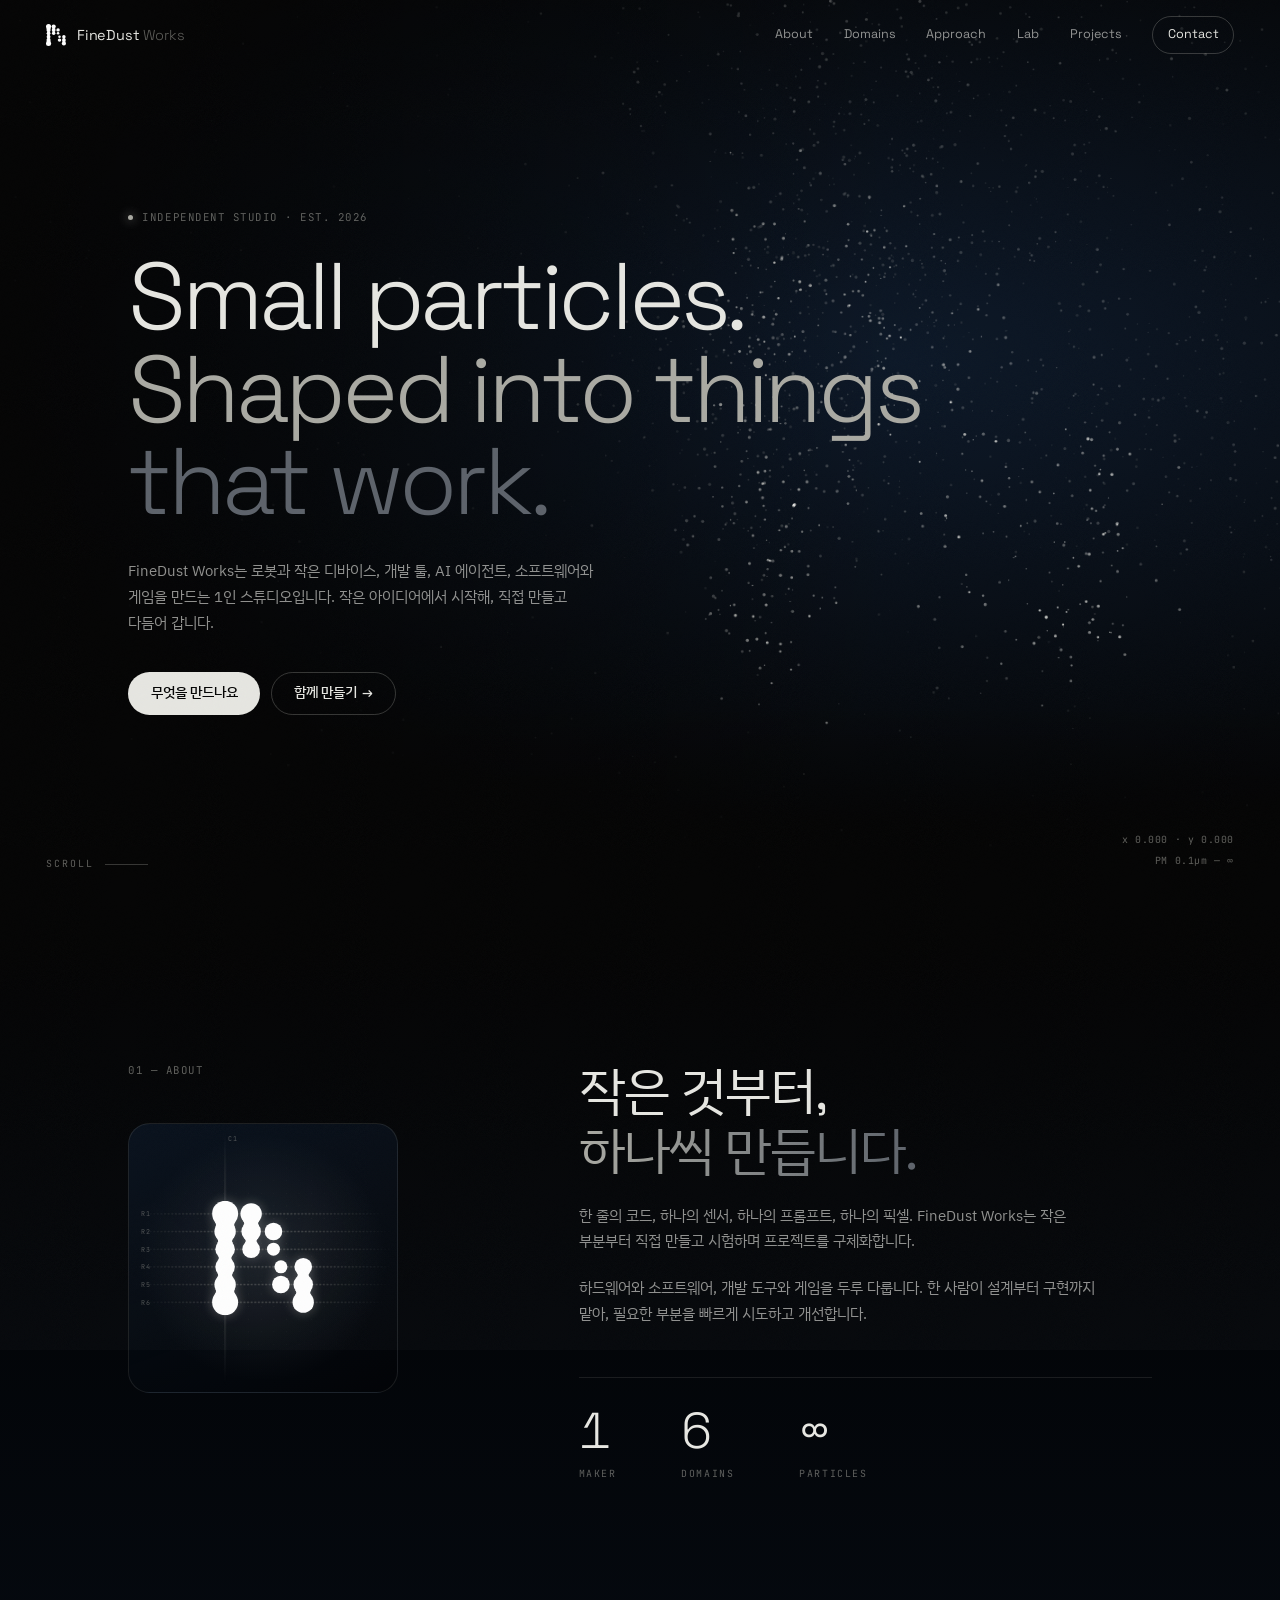
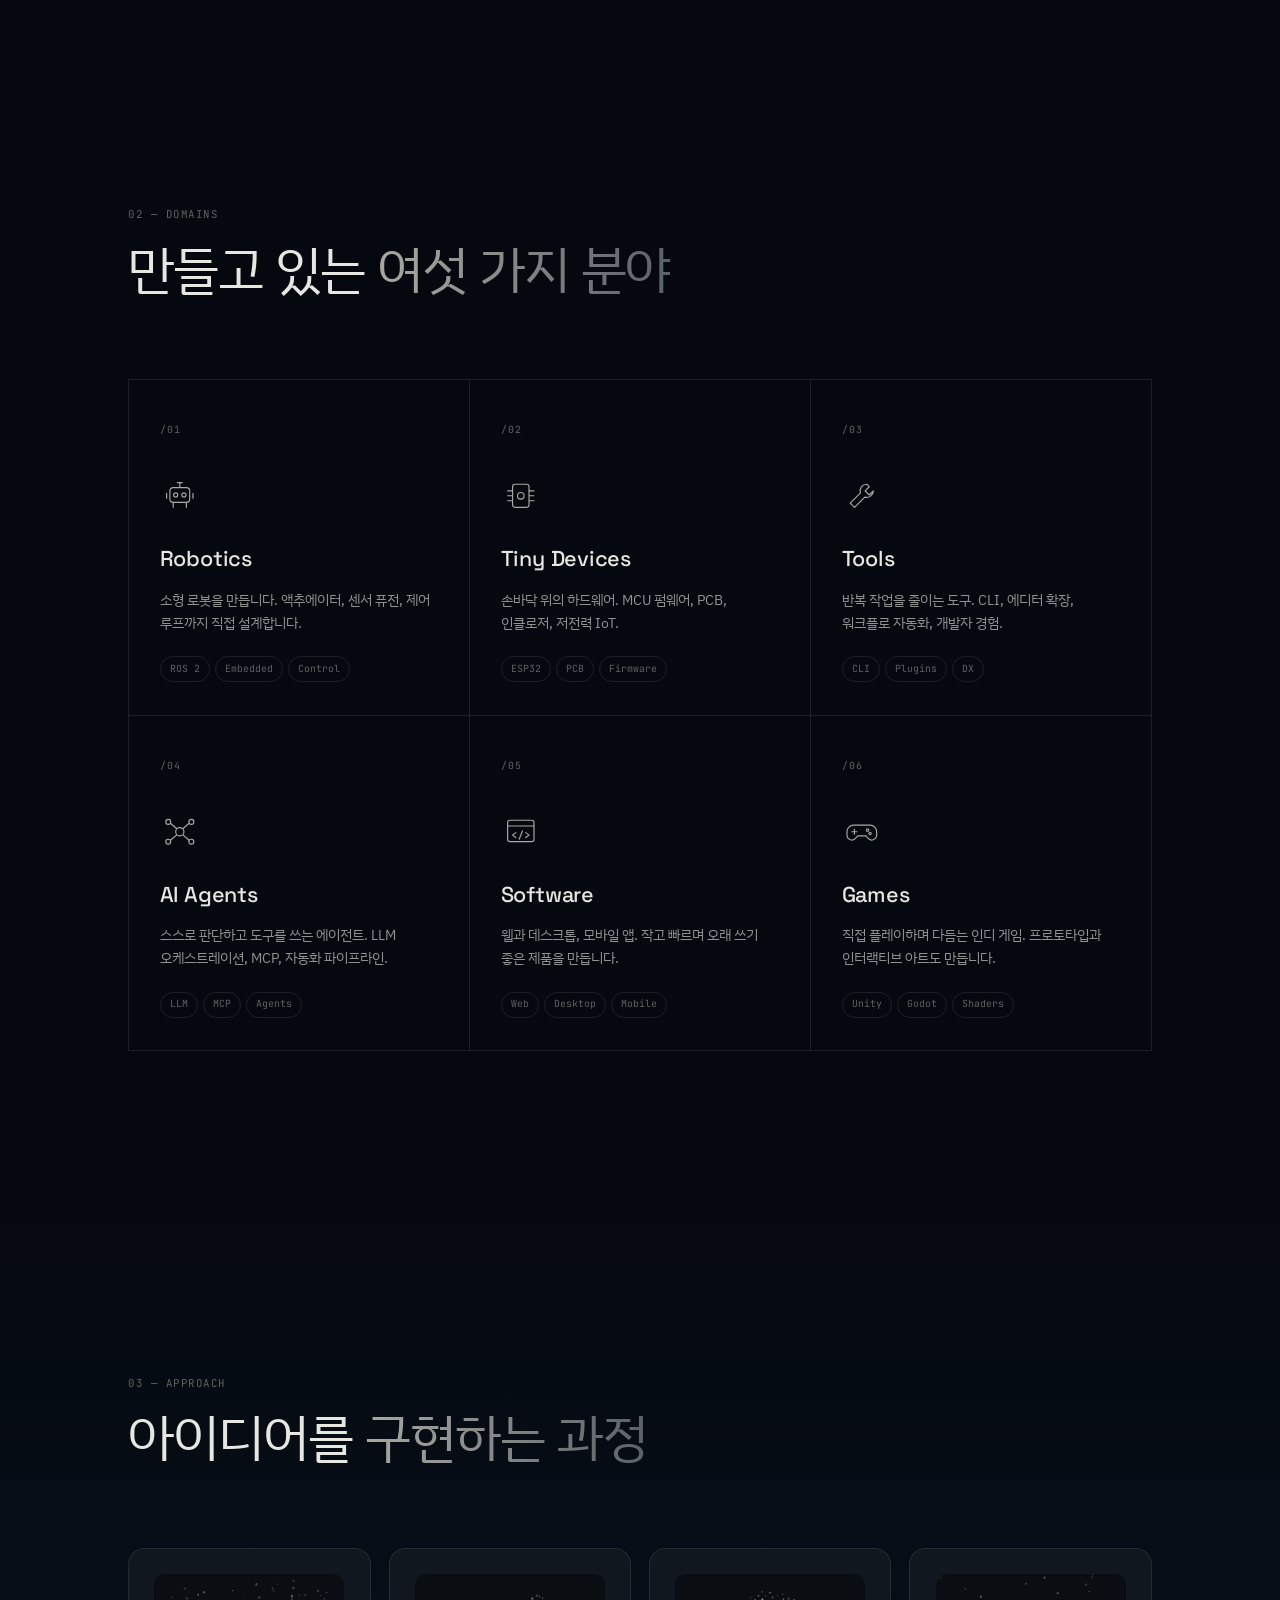
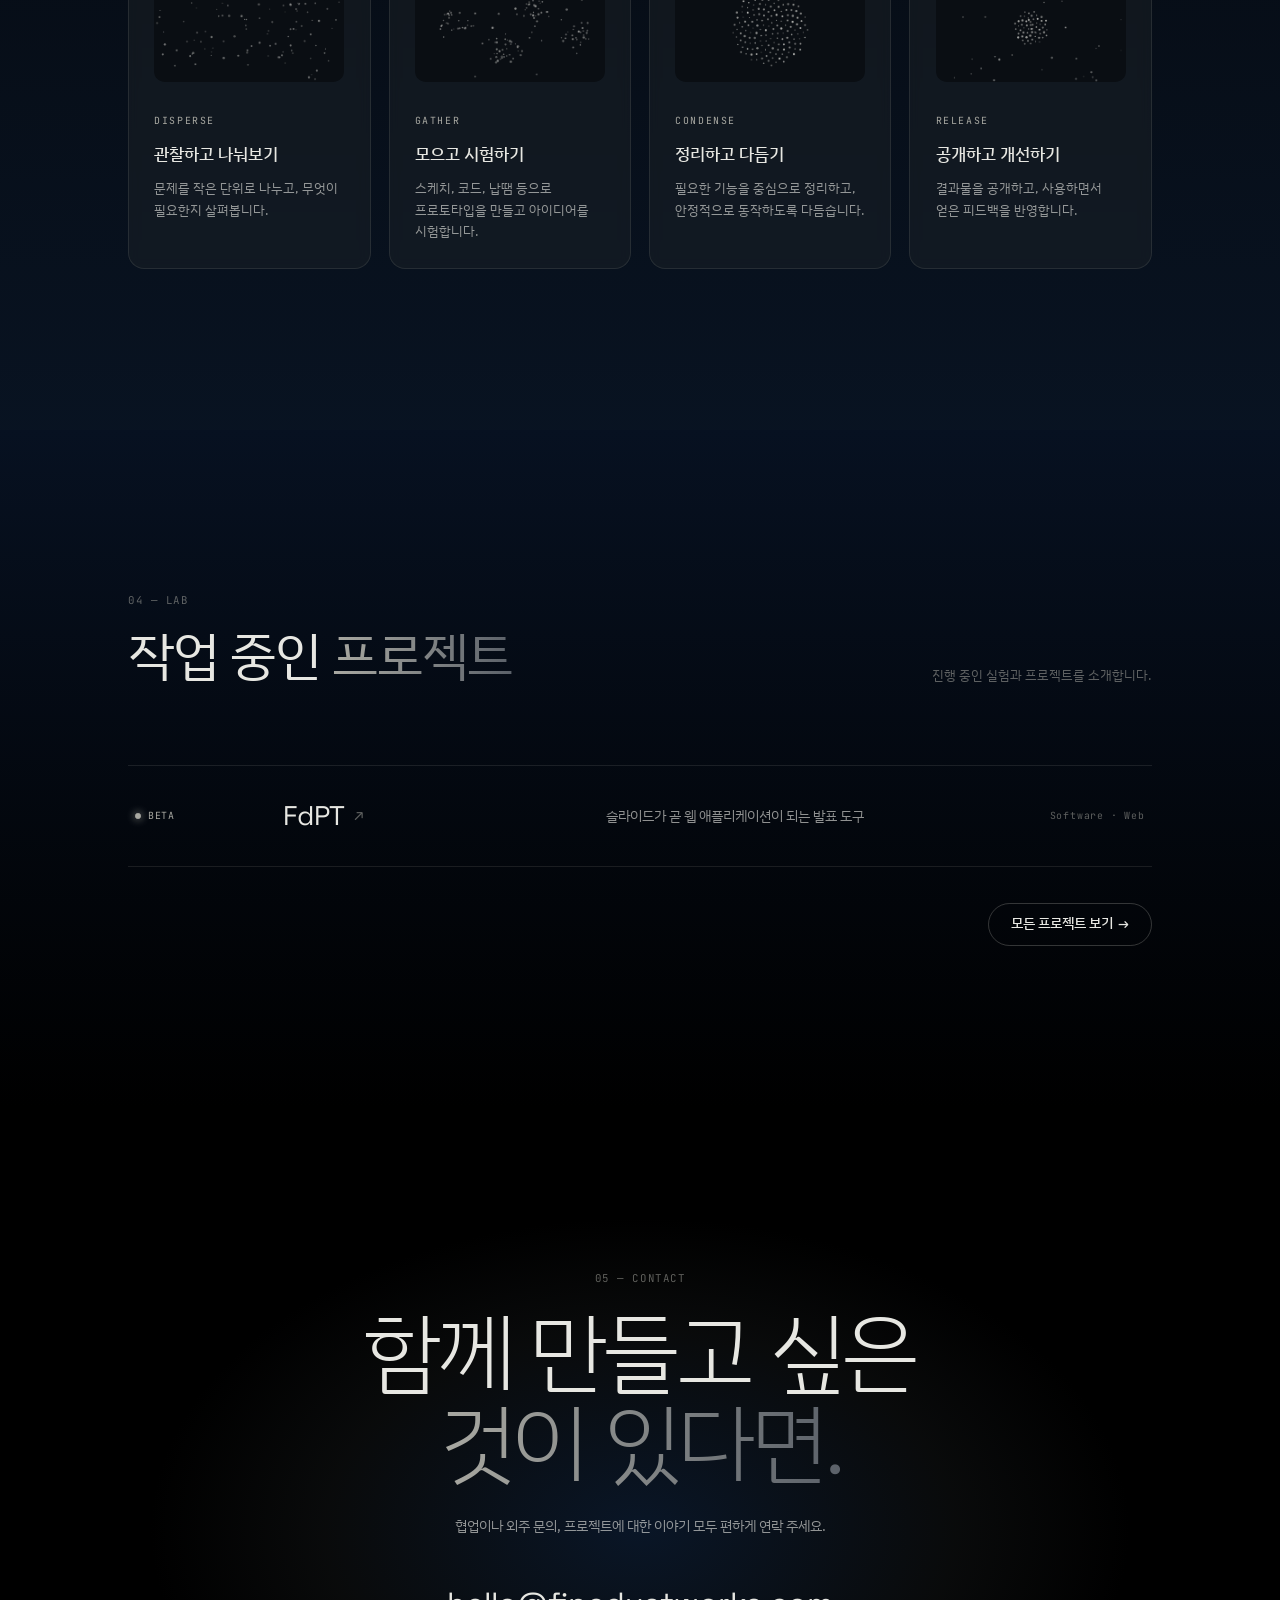
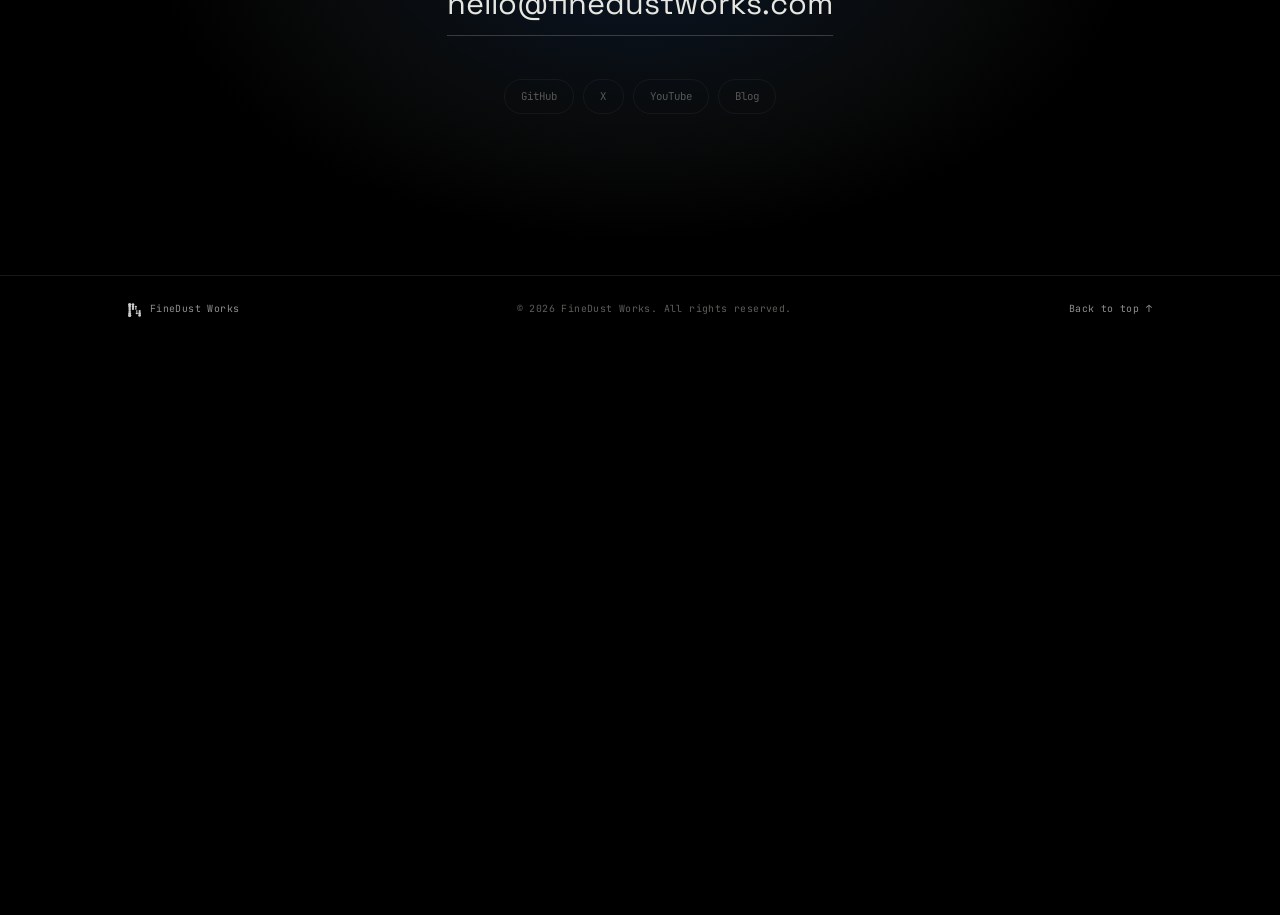
==== commit 6bf7d79d: "fix: update Korean text for improved clarity and consistency across pages" ====
--- a/index.html
+++ b/index.html
@@ -4,7 +4,7 @@
   <meta charset="utf-8" />
   <meta name="viewport" content="width=device-width, initial-scale=1" />
   <title>FineDust Works</title>
-  <meta name="description" content="FineDust Works — 로봇, 작은 디바이스, 툴, AI 에이전트, 소프트웨어, 게임까지. 작은 입자들이 모여 형태가 되는 1인 스튜디오." />
+  <meta name="description" content="FineDust Works — 로봇, 작은 디바이스, 개발 툴, AI 에이전트, 소프트웨어와 게임을 만드는 1인 스튜디오." />
   <meta name="theme-color" content="#000000" />
   <meta name="color-scheme" content="dark" />
   <link rel="canonical" href="https://finedustworks.com/" />
@@ -12,7 +12,7 @@
   <link rel="apple-touch-icon" href="assets/apple-touch-icon.png" />
 
   <meta property="og:title" content="FineDust Works" />
-  <meta property="og:description" content="작은 입자들이 모여 형태가 되는 1인 스튜디오." />
+  <meta property="og:description" content="하드웨어부터 소프트웨어, 게임까지 만드는 1인 스튜디오." />
   <meta property="og:type" content="website" />
   <meta property="og:url" content="https://finedustworks.com/" />
   <meta property="og:site_name" content="FineDust Works" />
@@ -66,7 +66,7 @@
         <p class="hero__lede">
           FineDust Works는 로봇과 작은 디바이스, 개발 툴, AI 에이전트,
           소프트웨어와 게임을 만드는 1인 스튜디오입니다.
-          보이지 않을 만큼 작은 단위에서 출발해, 손에 잡히는 결과물로 응집시킵니다.
+          작은 아이디어에서 시작해, 직접 만들고 다듬어 갑니다.
         </p>
         <div class="hero__actions">
           <a class="btn btn--solid" href="#domains"><span class="btn__face">무엇을 만드나요</span></a>
@@ -124,16 +124,16 @@
           </div>
         </div>
         <div class="about__body">
-          <h2 class="h2 reveal">미세먼지처럼 작게,<br /><em>그러나 어디에나.</em></h2>
+          <h2 class="h2 reveal">작은 것부터,<br /><em>하나씩 만듭니다.</em></h2>
           <p class="reveal">
-            큰 시스템도 결국 작은 입자들의 집합입니다. 한 줄의 코드, 하나의 센서,
-            하나의 프롬프트, 하나의 픽셀. FineDust Works는 그 작은 단위를 정성껏
-            다루는 것에서 시작합니다.
+            한 줄의 코드, 하나의 센서, 하나의 프롬프트, 하나의 픽셀.
+            FineDust Works는 작은 부분부터 직접 만들고 시험하며
+            프로젝트를 구체화합니다.
           </p>
           <p class="reveal">
-            하드웨어와 소프트웨어, 도구와 놀이의 경계를 나누지 않습니다.
-            한 사람이 처음부터 끝까지 설계하기 때문에 결과물은 가볍고,
-            일관되고, 빠르게 움직입니다.
+            하드웨어와 소프트웨어, 개발 도구와 게임을 두루 다룹니다.
+            한 사람이 설계부터 구현까지 맡아,
+            필요한 부분을 빠르게 시도하고 개선합니다.
           </p>
           <dl class="stats reveal">
             <div><dt>1</dt><dd>Maker</dd></div>
@@ -149,7 +149,7 @@
       <div class="wrap">
         <header class="section__head reveal">
           <p class="kicker">02 — Domains</p>
-          <h2 class="h2">입자가 모이는 <em>여섯 개의 영역</em></h2>
+          <h2 class="h2">만들고 있는 <em>여섯 가지 분야</em></h2>
         </header>
 
         <ol class="cards">
@@ -157,7 +157,7 @@
             <span class="card__no">/01</span>
             <svg class="card__icon" viewBox="0 0 48 48" aria-hidden="true"><rect x="12" y="14" width="24" height="18" rx="4"/><circle cx="19" cy="23" r="2.5"/><circle cx="29" cy="23" r="2.5"/><path d="M24 14V8M21 8h6M16 32v6M32 32v6M8 21v6M40 21v6"/></svg>
             <h3>Robotics</h3>
-            <p>작고 영리한 로봇. 액추에이터, 센서 퓨전, 제어 루프까지 직접 설계합니다.</p>
+            <p>소형 로봇을 만듭니다. 액추에이터, 센서 퓨전, 제어 루프까지 직접 설계합니다.</p>
             <ul class="tags"><li>ROS 2</li><li>Embedded</li><li>Control</li></ul>
           </li>
           <li class="card reveal">
@@ -171,7 +171,7 @@
             <span class="card__no">/03</span>
             <svg class="card__icon" viewBox="0 0 48 48" aria-hidden="true"><path d="M30 10a8 8 0 0 0-7.6 10.4L10 32.8 15.2 38l12.4-12.4A8 8 0 0 0 38 18l-5 5-5-5 5-5a8 8 0 0 0-3-3z"/></svg>
             <h3>Tools</h3>
-            <p>반복을 없애는 도구. CLI, 에디터 확장, 워크플로 자동화, 개발자 경험.</p>
+            <p>반복 작업을 줄이는 도구. CLI, 에디터 확장, 워크플로 자동화, 개발자 경험.</p>
             <ul class="tags"><li>CLI</li><li>Plugins</li><li>DX</li></ul>
           </li>
           <li class="card reveal">
@@ -192,7 +192,7 @@
             <span class="card__no">/06</span>
             <svg class="card__icon" viewBox="0 0 48 48" aria-hidden="true"><path d="M14 16h20a8 8 0 0 1 8 8v4a6 6 0 0 1-10.6 3.8L29 29H19l-2.4 2.8A6 6 0 0 1 6 28v-4a8 8 0 0 1 8-8z"/><path d="M15 21v6M12 24h6"/><circle cx="31" cy="22" r="1.5"/><circle cx="34" cy="26" r="1.5"/></svg>
             <h3>Games</h3>
-            <p>입자처럼 흩어지고 모이는 경험. 인디 게임, 프로토타입, 인터랙티브 아트.</p>
+            <p>직접 플레이하며 다듬는 인디 게임. 프로토타입과 인터랙티브 아트도 만듭니다.</p>
             <ul class="tags"><li>Unity</li><li>Godot</li><li>Shaders</li></ul>
           </li>
         </ol>
@@ -204,33 +204,33 @@
       <div class="wrap">
         <header class="section__head reveal">
           <p class="kicker">03 — Approach</p>
-          <h2 class="h2">흩어진 것에서 <em>형태로</em></h2>
+          <h2 class="h2">아이디어를 <em>구현하는 과정</em></h2>
         </header>
 
         <div class="steps">
           <article class="step reveal">
             <div class="step__viz" data-mode="disperse" aria-hidden="true"></div>
             <span class="step__no">Disperse</span>
-            <h3>관찰하고 흩어보기</h3>
-            <p>문제를 가장 작은 단위로 분해합니다. 무엇이 진짜 필요한지 찾을 때까지.</p>
+            <h3>관찰하고 나눠보기</h3>
+            <p>문제를 작은 단위로 나누고, 무엇이 필요한지 살펴봅니다.</p>
           </article>
           <article class="step reveal">
             <div class="step__viz" data-mode="gather" aria-hidden="true"></div>
             <span class="step__no">Gather</span>
             <h3>모으고 시험하기</h3>
-            <p>빠른 프로토타입으로 입자를 모읍니다. 납땜이든, 코드든, 스케치든.</p>
+            <p>스케치, 코드, 납땜 등으로 프로토타입을 만들고 아이디어를 시험합니다.</p>
           </article>
           <article class="step reveal">
             <div class="step__viz" data-mode="condense" aria-hidden="true"></div>
             <span class="step__no">Condense</span>
-            <h3>응집하고 다듬기</h3>
-            <p>남길 것만 남기고 단단하게 만듭니다. 군더더기 없는 결과물로.</p>
+            <h3>정리하고 다듬기</h3>
+            <p>필요한 기능을 중심으로 정리하고, 안정적으로 동작하도록 다듬습니다.</p>
           </article>
           <article class="step reveal">
             <div class="step__viz" data-mode="release" aria-hidden="true"></div>
             <span class="step__no">Release</span>
-            <h3>내보내고 퍼뜨리기</h3>
-            <p>세상에 공개하고, 피드백을 다시 작은 입자로 받아들여 반복합니다.</p>
+            <h3>공개하고 개선하기</h3>
+            <p>결과물을 공개하고, 사용하면서 얻은 피드백을 반영합니다.</p>
           </article>
         </div>
       </div>
@@ -242,9 +242,9 @@
         <header class="section__head section__head--row reveal">
           <div>
             <p class="kicker">04 — Lab</p>
-            <h2 class="h2">작업 중인 <em>입자들</em></h2>
+            <h2 class="h2">작업 중인 <em>프로젝트</em></h2>
           </div>
-          <p class="section__note">진행 중인 실험과 프로젝트. 곧 더 많은 것들이 공개됩니다.</p>
+          <p class="section__note">진행 중인 실험과 프로젝트를 소개합니다.</p>
         </header>
 
         <!-- Rendered from the project content (js/content.js). This row is the no-JS fallback. -->
@@ -266,8 +266,8 @@
     <section class="section contact" id="contact">
       <div class="wrap contact__inner reveal">
         <p class="kicker">05 — Contact</p>
-        <h2 class="contact__title">작은 아이디어도<br /><em>충분합니다.</em></h2>
-        <p class="contact__lede">협업, 외주, 혹은 그냥 재미있는 이야기. 언제든 편하게 연락 주세요.</p>
+        <h2 class="contact__title">함께 만들고 싶은<br /><em>것이 있다면.</em></h2>
+        <p class="contact__lede">협업이나 외주 문의, 프로젝트에 대한 이야기 모두 편하게 연락 주세요.</p>
         <a class="contact__mail" href="mailto:hello@finedustworks.com" title="클릭하면 주소가 복사됩니다">hello@finedustworks.com</a>
         <ul class="socials">
           <li><a aria-disabled="true" title="준비 중">GitHub</a></li>
@@ -282,7 +282,7 @@
   <footer class="footer">
     <div class="wrap footer__inner">
       <span class="footer__brand"><img src="assets/logo.svg" alt="" width="14" height="16" /> FineDust Works</span>
-      <span>© <span id="year">2026</span> FineDust Works. All particles reserved.</span>
+      <span>© <span id="year">2026</span> FineDust Works. All rights reserved.</span>
       <a class="footer__top" href="#top">Back to top <span class="footer__arrow" aria-hidden="true">↑</span></a>
     </div>
   </footer>
--- a/css/style.css
+++ b/css/style.css
@@ -3,6 +3,9 @@
    ash #A9A9A2 · midnight #0A1729 · void #000 · char #24292B · slate #5B6169
    ========================================================= */
 :root {
+  --site-scale: 0.9;
+  --viewport-height: calc(100vh / var(--site-scale));
+  --viewport-width: calc(100vw / var(--site-scale));
   --void: #000000;
   --midnight: #0a1729;
   --char: #24292b;
@@ -30,7 +33,7 @@
 }
 
 *, *::before, *::after { box-sizing: border-box; }
-html { -webkit-text-size-adjust: 100%; color-scheme: dark; scrollbar-color: var(--slate) var(--bg); -webkit-tap-highlight-color: transparent; }
+html { zoom: var(--site-scale); -webkit-text-size-adjust: 100%; color-scheme: dark; scrollbar-color: var(--slate) var(--bg); -webkit-tap-highlight-color: transparent; }
 body {
   margin: 0;
   background: var(--bg);
@@ -167,7 +170,8 @@
 /* ---------- hero ---------- */
 .hero {
   position: relative;
-  min-height: 100svh;
+  /* Keep the hero full-screen after applying the default page scale. */
+  min-height: calc(100svh / var(--site-scale));
   display: flex; align-items: center;
   overflow: hidden;
   background:
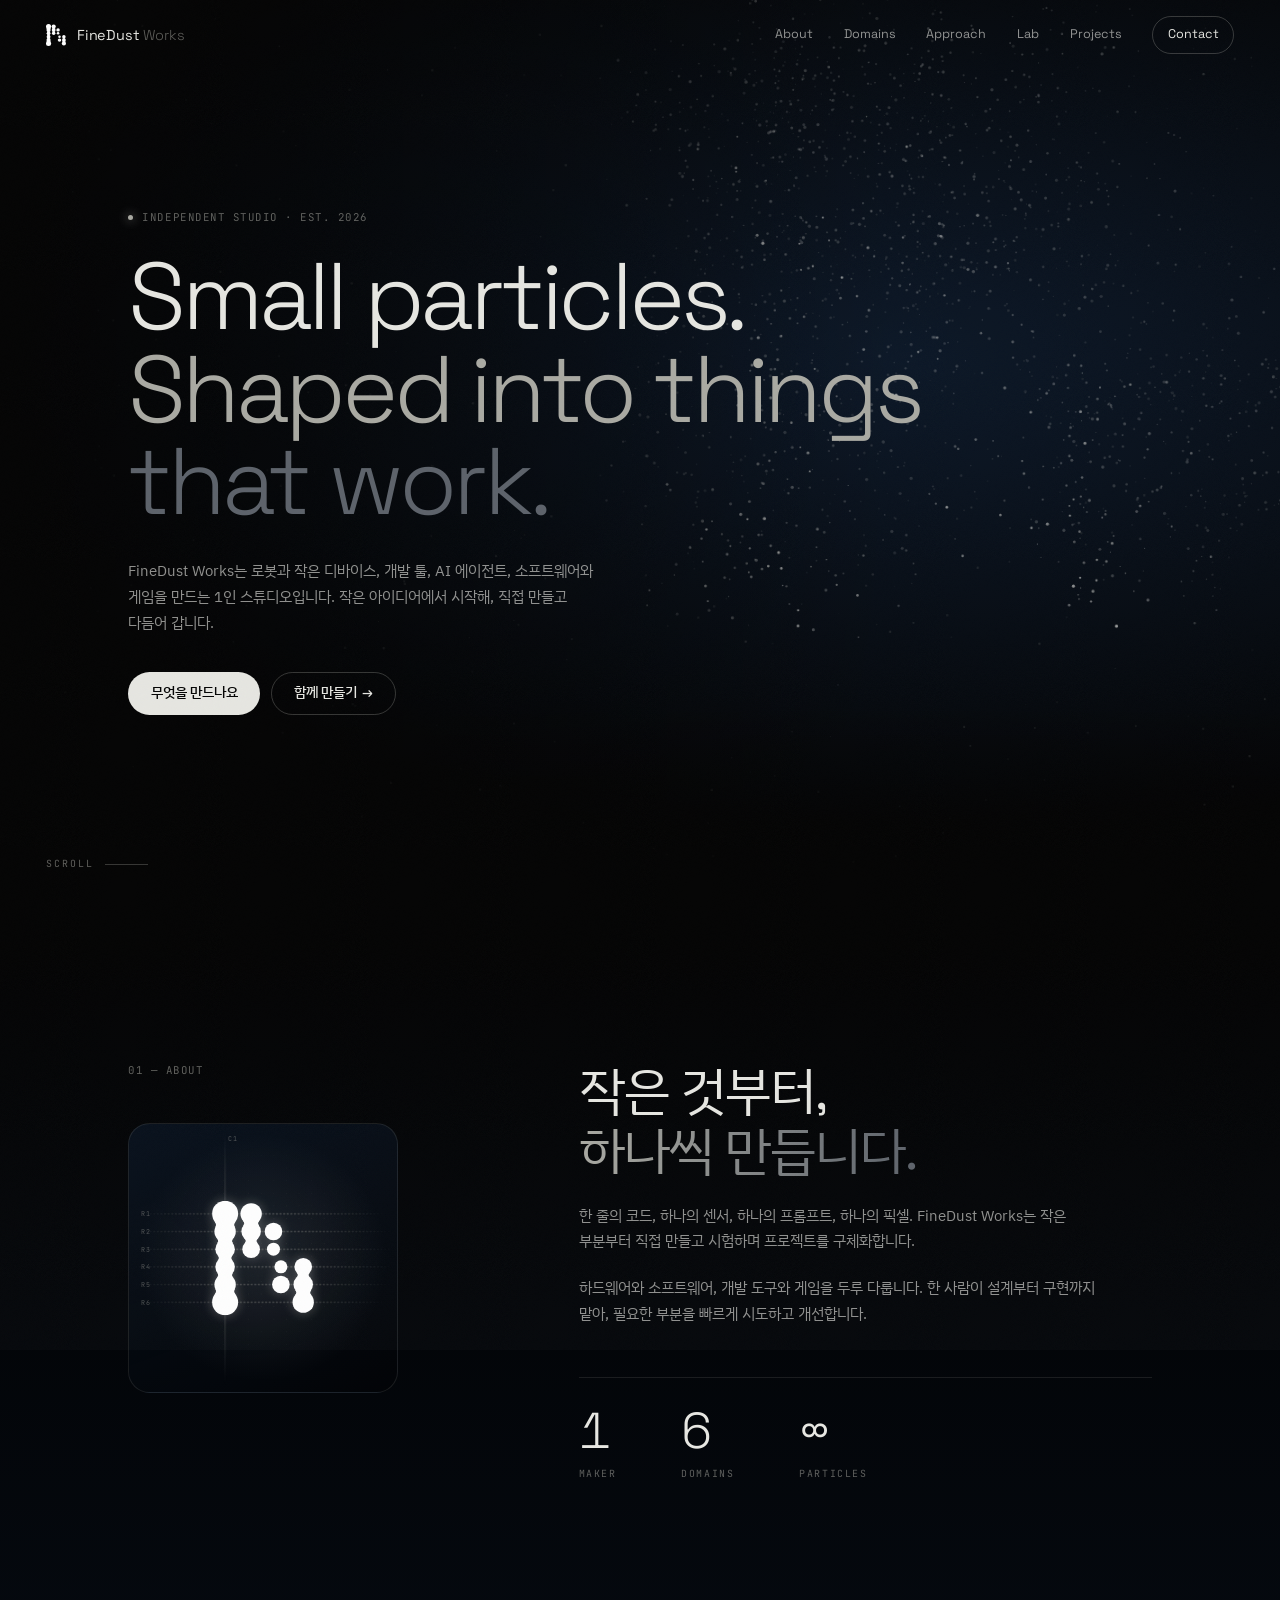
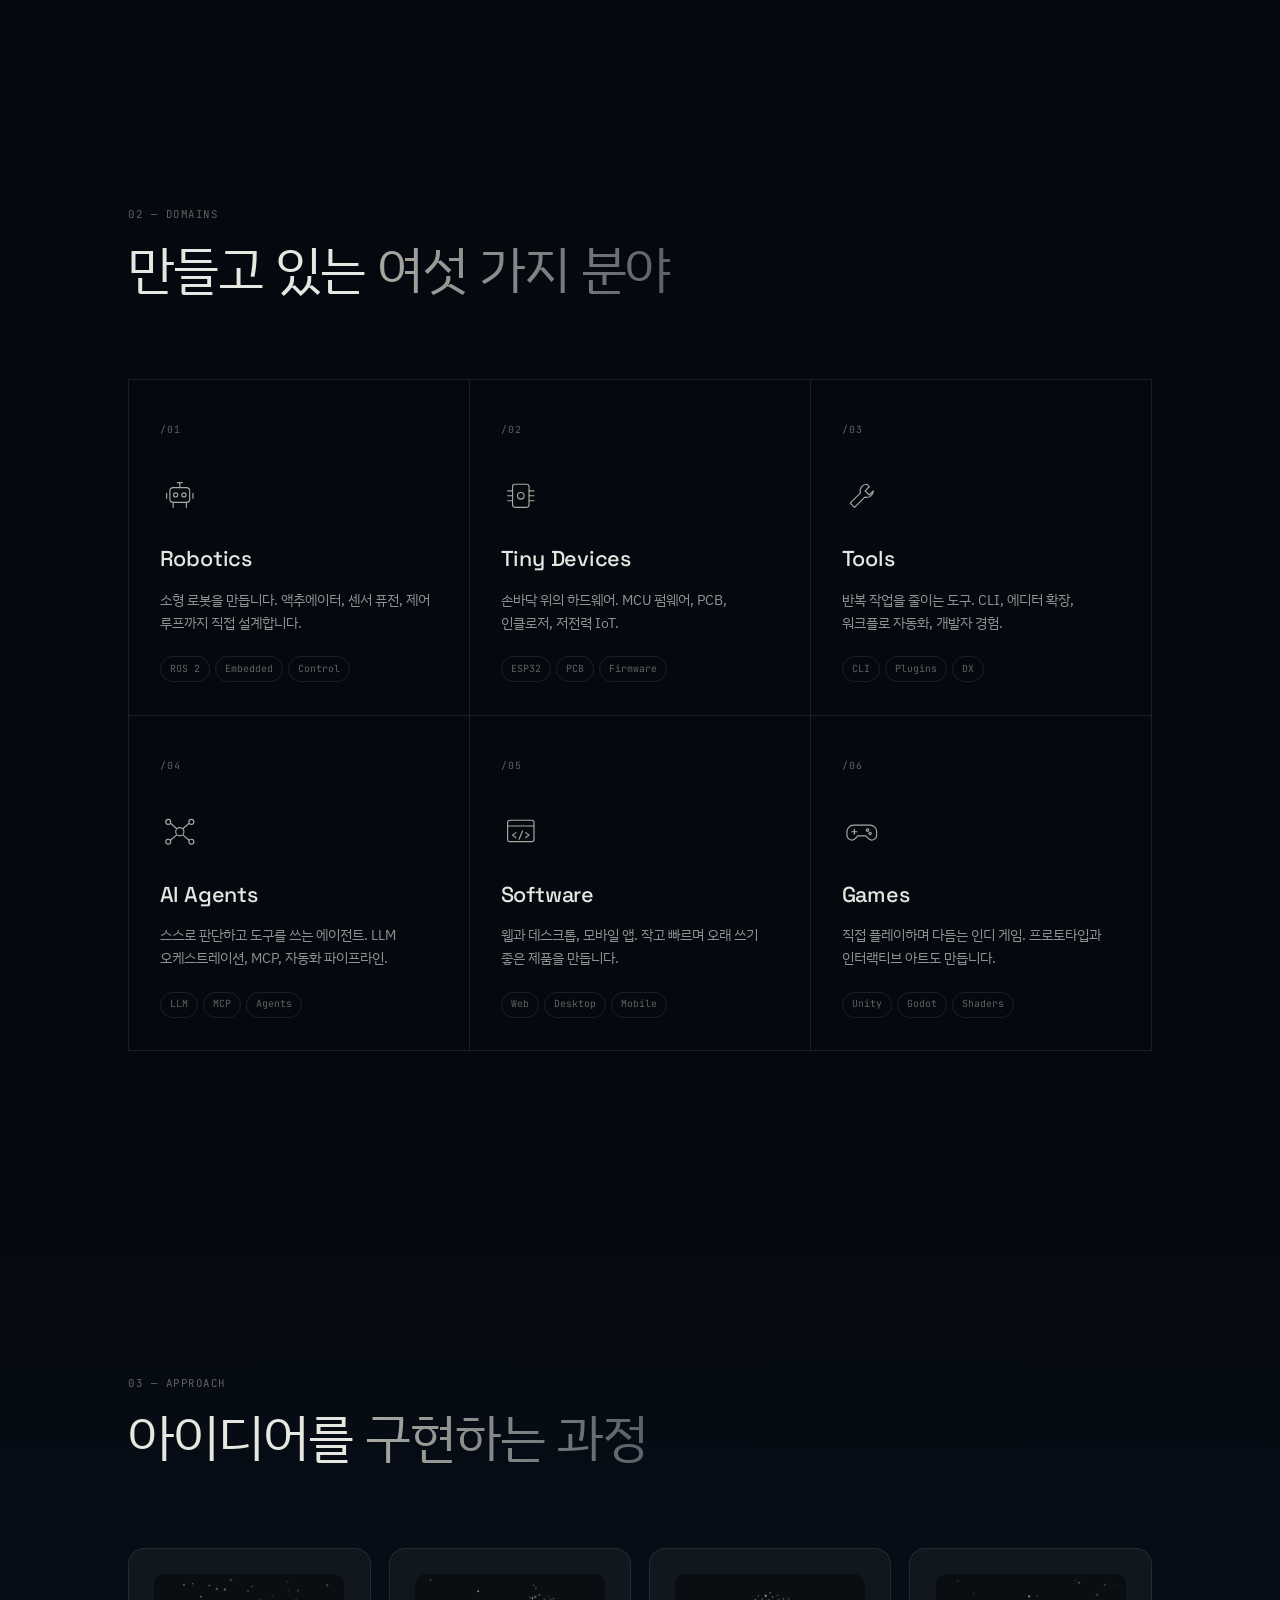
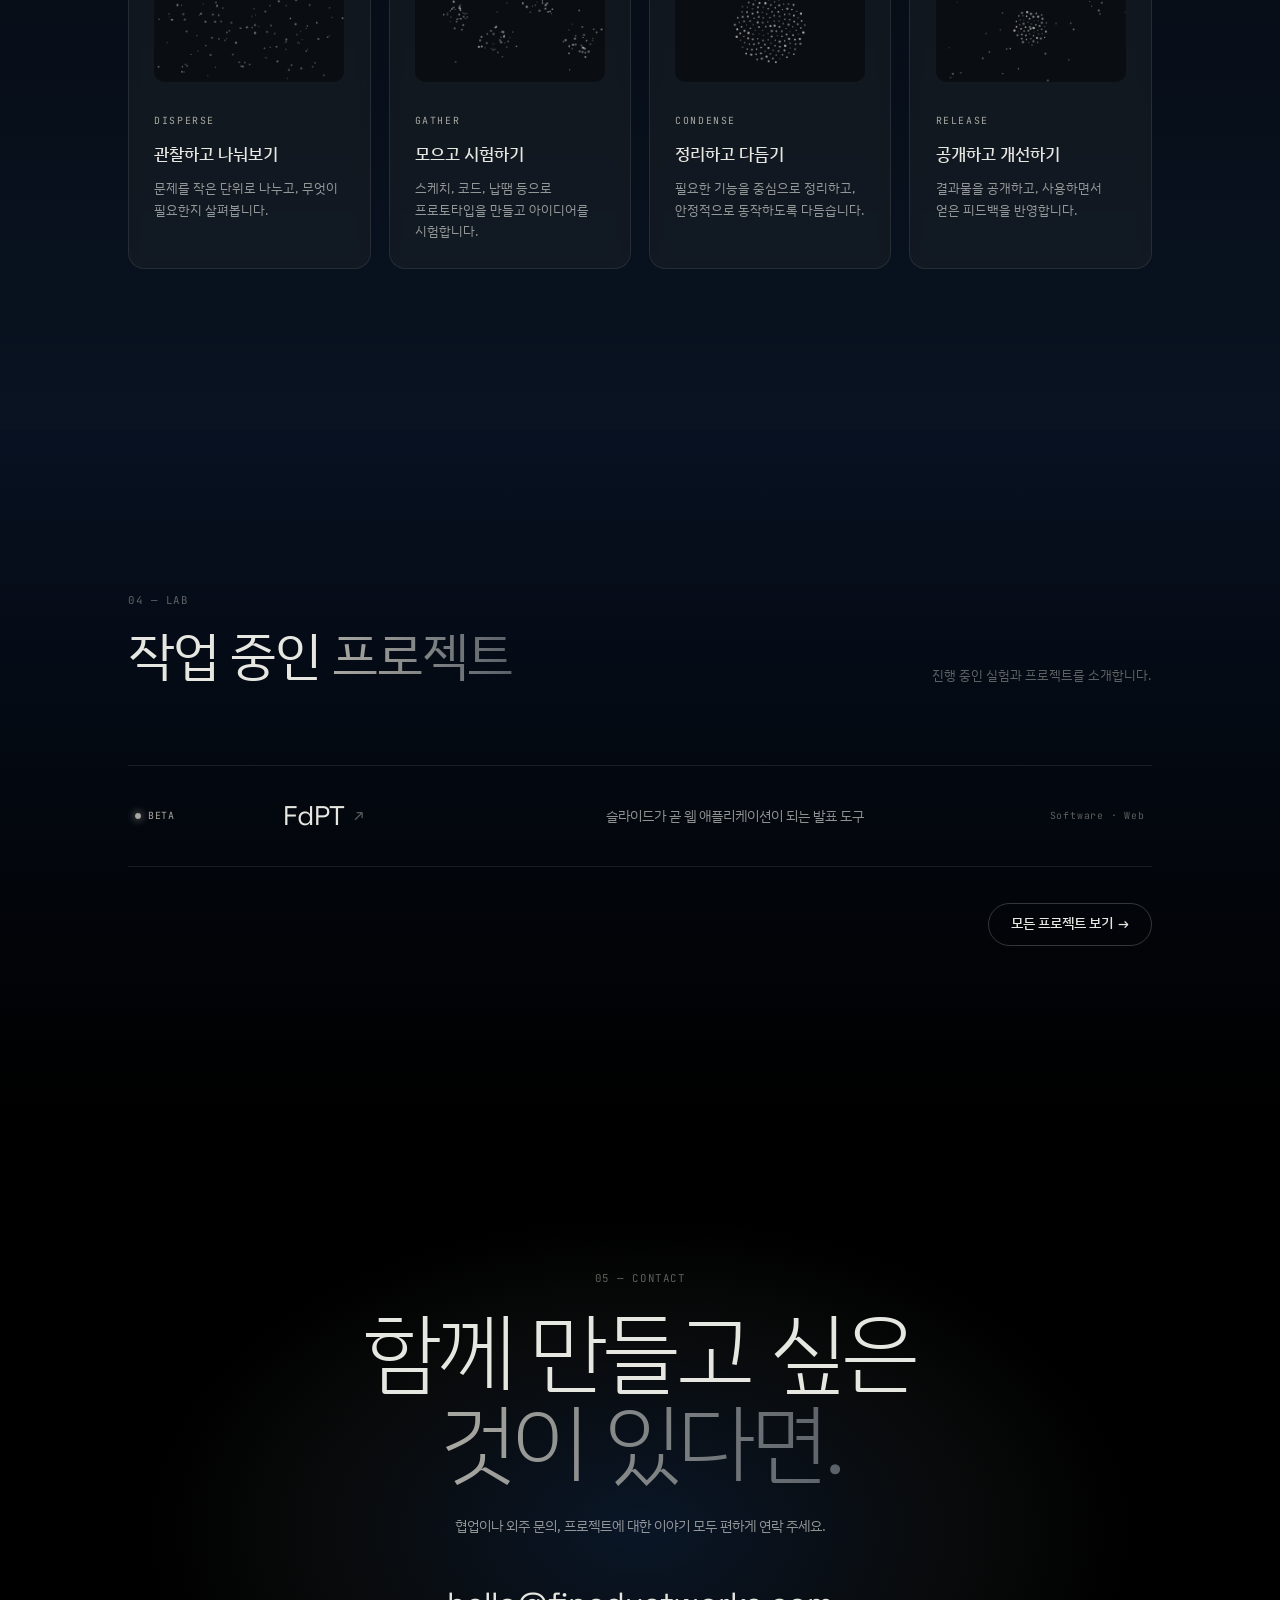
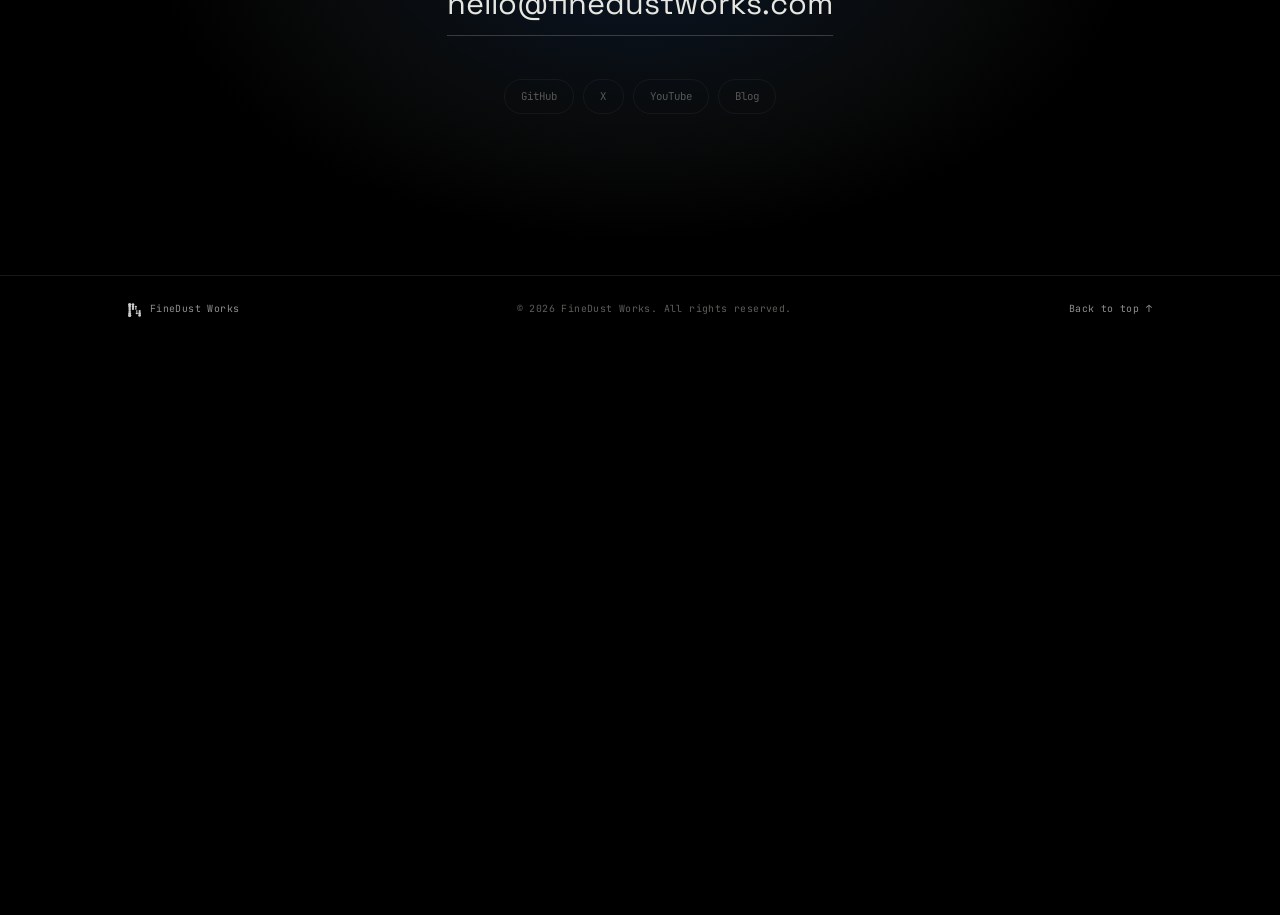
==== commit 7b78fdec: "fix: remove unnecessary hero metadata for improved clarity" ====
--- a/index.html
+++ b/index.html
@@ -74,10 +74,6 @@
         </div>
       </div>
 
-      <div class="hero__meta" aria-hidden="true">
-        <span id="coord">x 0.000 · y 0.000</span>
-        <span>PM 0.1µm — ∞</span>
-      </div>
       <a class="hero__scroll" href="#about" aria-label="아래로 스크롤">
         <span>scroll</span><i></i>
       </a>
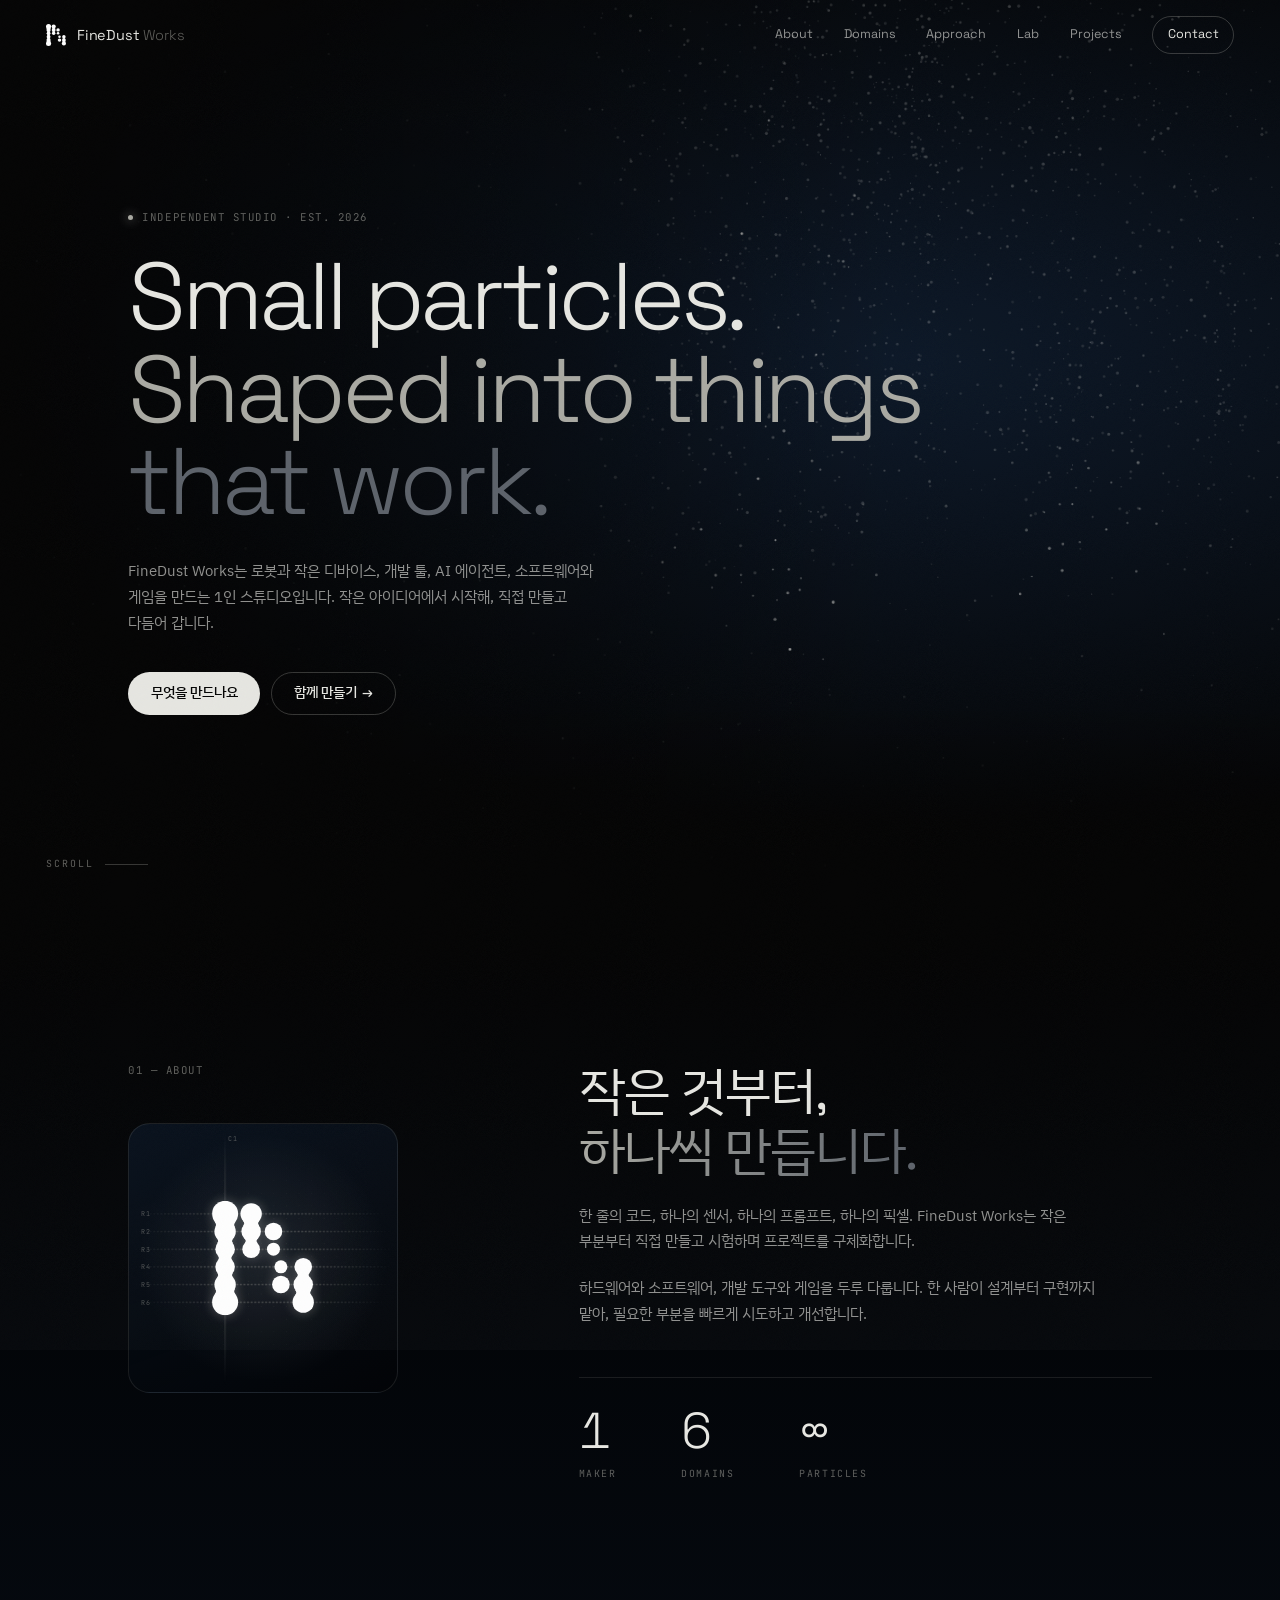
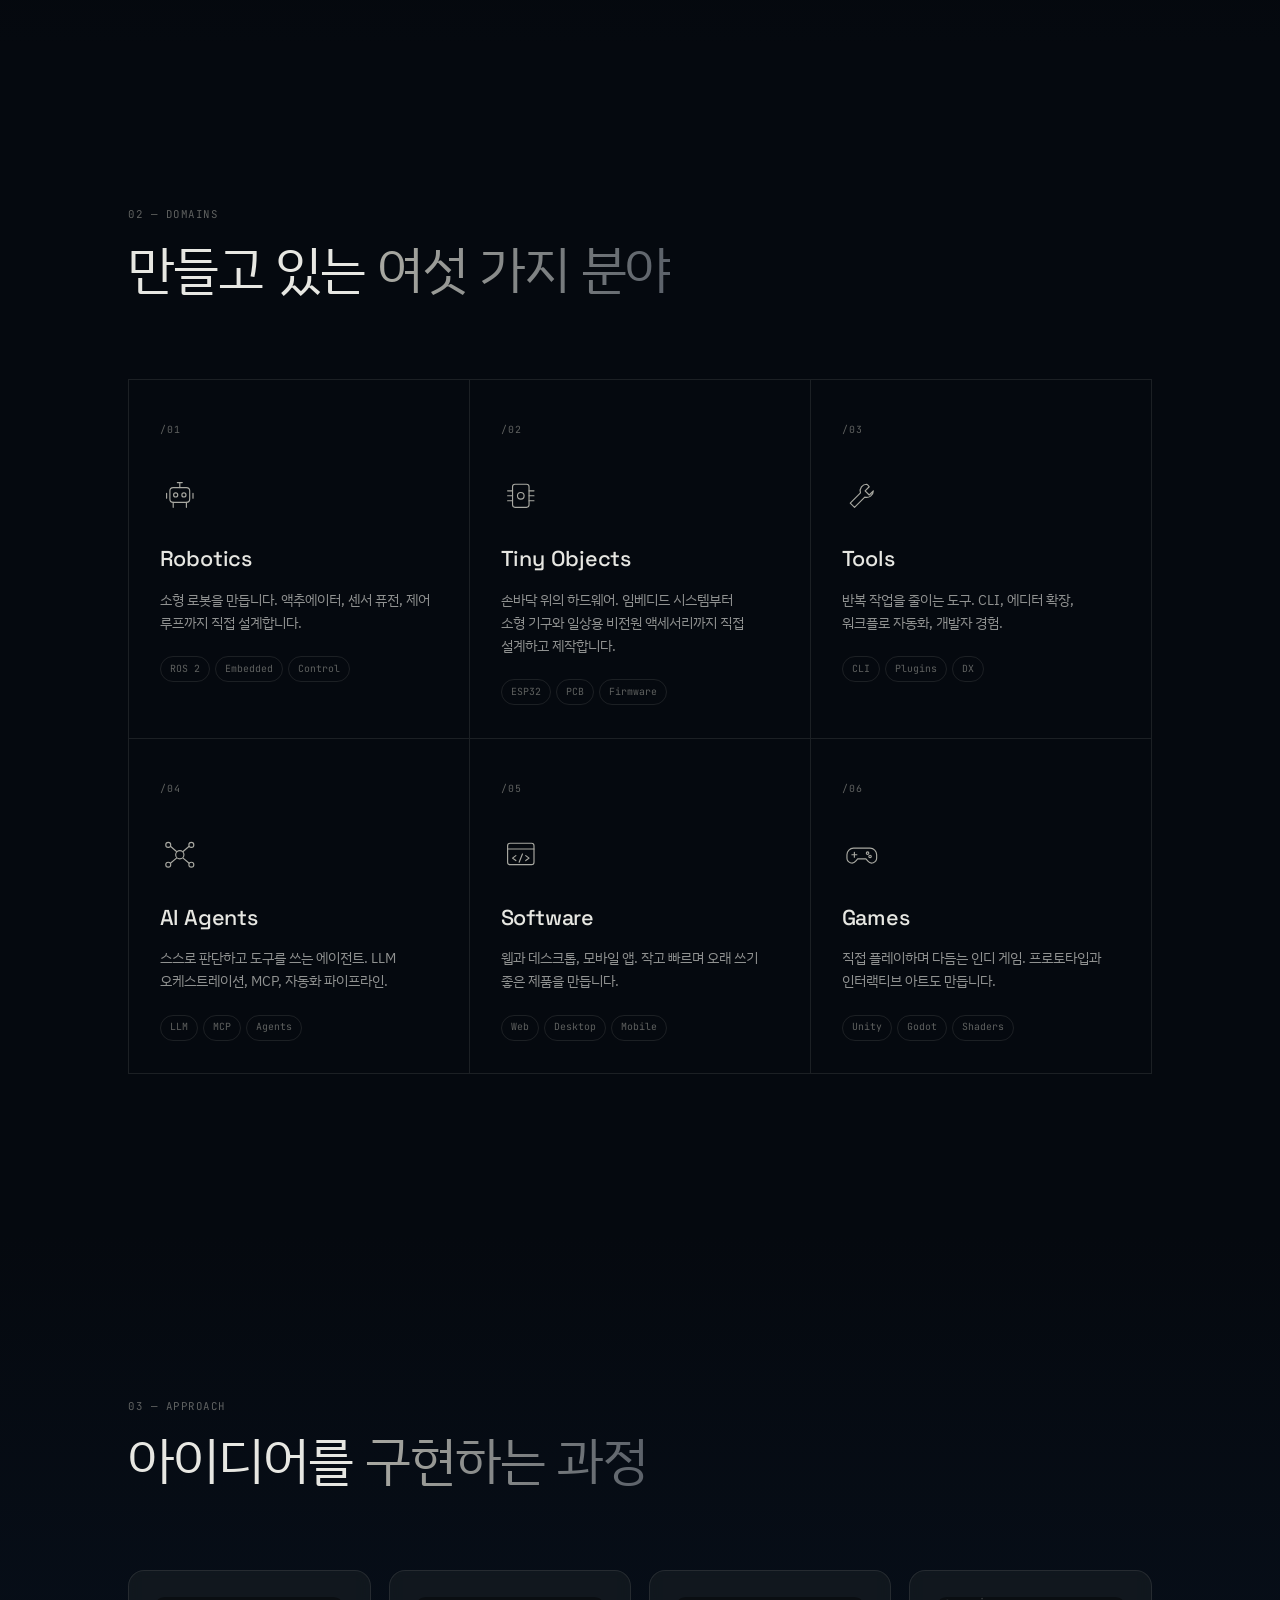
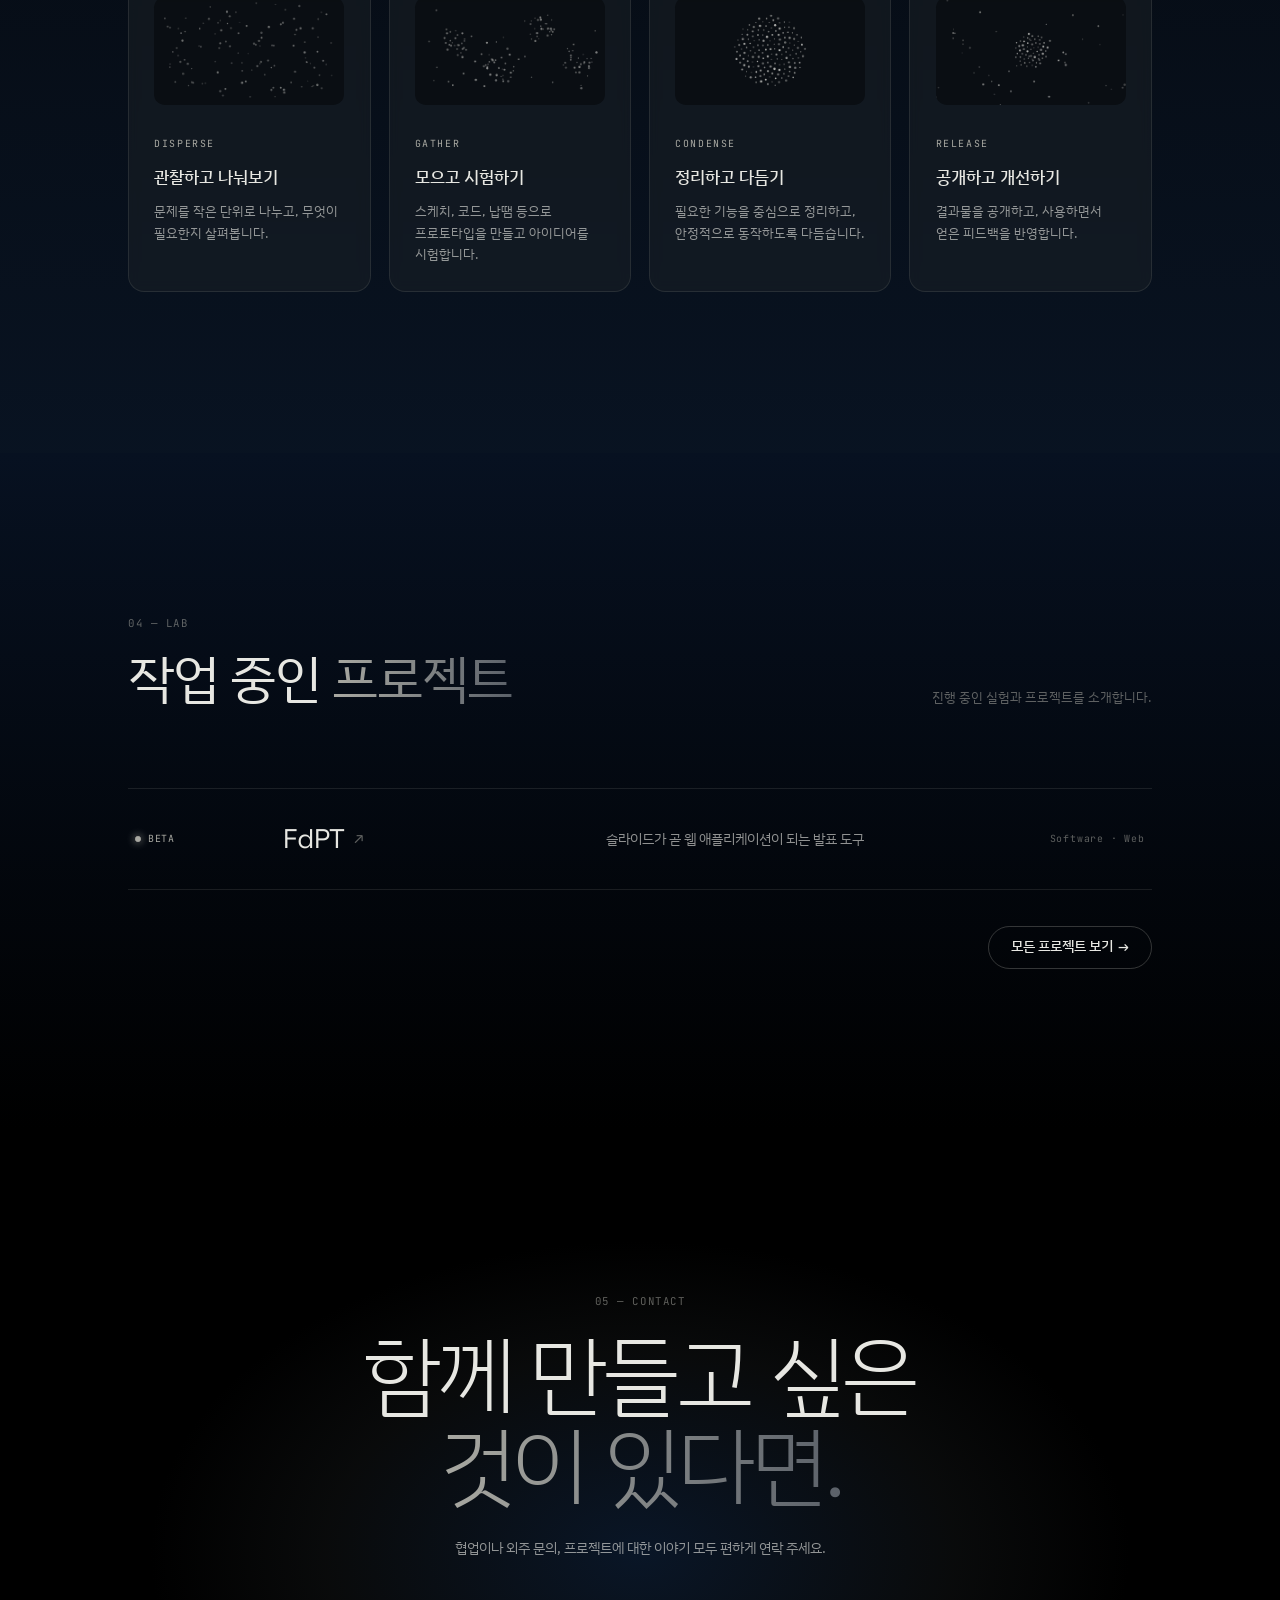
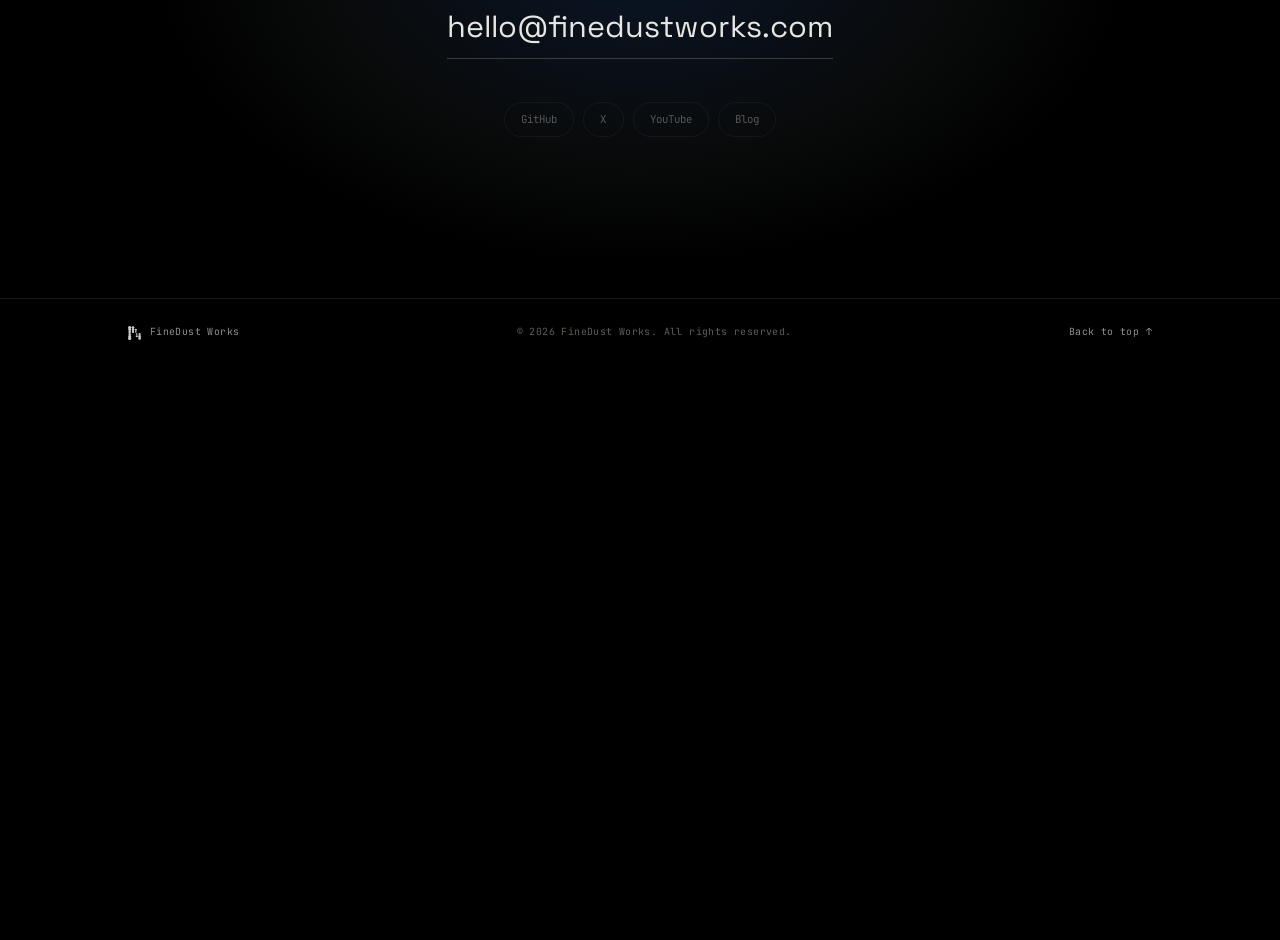
==== commit 0b5b7f88: "Rename Tiny Devices category to Tiny Objects and update summary Co-Authored-By: Claude Opus 5.5 <nor" ====
--- a/index.html
+++ b/index.html
@@ -159,8 +159,8 @@
           <li class="card reveal">
             <span class="card__no">/02</span>
             <svg class="card__icon" viewBox="0 0 48 48" aria-hidden="true"><rect x="14" y="10" width="20" height="28" rx="3"/><path d="M14 18H8M14 24H8M14 30H8M34 18h6M34 24h6M34 30h6"/><circle cx="24" cy="24" r="4"/></svg>
-            <h3>Tiny Devices</h3>
-            <p>손바닥 위의 하드웨어. MCU 펌웨어, PCB, 인클로저, 저전력 IoT.</p>
+            <h3>Tiny Objects</h3>
+            <p>손바닥 위의 하드웨어. 임베디드 시스템부터 소형 기구와 일상용 비전원 액세서리까지 직접 설계하고 제작합니다.</p>
             <ul class="tags"><li>ESP32</li><li>PCB</li><li>Firmware</li></ul>
           </li>
           <li class="card reveal">
--- a/css/style.css
+++ b/css/style.css
@@ -443,6 +443,9 @@
 
 /* ---------- responsive ---------- */
 @media (max-width: 1023px) {
+  :root { --site-scale: 1; --gutter: clamp(20px, 4vw, 40px); }
+  .nav__links { gap: 22px; }
+  .about__grid { grid-template-columns: minmax(0, 1fr) minmax(0, 1.6fr); gap: 36px; }
   .hero { align-items: flex-end; }
   .hero__inner { padding-top: calc(72px + min(50vw, 30svh) + 5svh); padding-bottom: 96px; }
   .hero__vignette { background: linear-gradient(0deg, rgba(0,0,0,0.9) 0%, rgba(0,0,0,0.4) 55%, rgba(0,0,0,0) 80%); }
@@ -453,9 +456,11 @@
   .lab__cat { grid-column: 2; }
 }
 @media (max-width: 760px) {
+  :root { --text-mute: rgba(169, 169, 162, 0.78); }
+  .nav, .nav.is-scrolled { padding-top: 12px; padding-bottom: 12px; }
   .nav__toggle {
     display: grid; place-content: center; gap: 6px;
-    width: 40px; height: 40px; background: none; border: 1px solid var(--line-strong); border-radius: 50%; cursor: pointer;
+    width: 44px; height: 44px; background: none; border: 1px solid var(--line-strong); border-radius: 50%; cursor: pointer;
     position: relative; z-index: 2;
   }
   .nav__toggle span { display: block; width: 16px; height: 1px; background: var(--smoke); transition: transform 0.3s; }
@@ -464,9 +469,12 @@
   .nav__links {
     position: fixed; inset: 0; flex-direction: column; justify-content: center; gap: 28px;
     background: rgba(0,0,0,0.94); backdrop-filter: blur(16px); -webkit-backdrop-filter: blur(16px);
-    font-size: 24px; opacity: 0; pointer-events: none; transition: opacity 0.35s;
+    padding: 88px var(--gutter) max(24px, env(safe-area-inset-bottom));
+    overflow-y: auto; overscroll-behavior: contain;
+    font-size: 24px; visibility: hidden; opacity: 0; pointer-events: none; transition: opacity 0.35s, visibility 0.35s;
   }
-  .nav__links.is-open { opacity: 1; pointer-events: auto; }
+  .nav__links.is-open { visibility: visible; opacity: 1; pointer-events: auto; }
+  .nav__links a { min-height: 44px; display: inline-flex; align-items: center; }
   .nav__brand { position: relative; z-index: 2; }
 
   .about__grid { grid-template-columns: 1fr; }
@@ -479,6 +487,39 @@
   .lab__item p, .lab__cat { grid-column: auto; }
   .lab__item.is-hot { padding-left: 4px; }
   .hero__meta { display: none; }
+  .hero__title { font-size: clamp(32px, 7.8vw, 58px); line-height: 1.08; margin: 24px 0; }
+  .hero__lede { max-width: 34em; line-height: 1.85; }
+  .hero__actions { margin-top: 28px; gap: 10px; }
+  .hero__scroll { min-height: 44px; bottom: 18px; }
+  .section { padding: 76px 0; }
+  .section__head { margin-bottom: 36px; }
+  .section__head--row { gap: 20px; }
+  .section__note { max-width: 36em; }
+  .about__grid { gap: 32px; }
+  .about__label { display: flex; align-items: center; justify-content: space-between; gap: 20px; }
+  .about__mark { width: 112px; flex: none; margin-top: 0; border-radius: 18px; }
+  .stats { display: grid; grid-template-columns: repeat(3, minmax(0, 1fr)); gap: 12px; margin-top: 32px; padding-top: 24px; }
+  .stats dd { letter-spacing: 0.06em; overflow-wrap: anywhere; }
+  .cards { border: 0; gap: 12px; }
+  .card { border: 1px solid var(--line); border-radius: 18px; background: linear-gradient(135deg, rgba(36,41,43,0.28), transparent); }
+  .card__icon { margin: 24px 0 20px; }
+  .steps { gap: 14px; }
+  .step { padding: 24px; }
+  .step__viz { height: 104px; margin-bottom: 22px; }
+  .socials a { min-height: 44px; display: inline-flex; align-items: center; }
+  .footer__inner { display: grid; grid-template-columns: 1fr auto; gap: 16px 12px; }
+  .footer__inner > span:nth-child(2) { grid-column: 1 / -1; grid-row: 2; font-size: 10px; }
+  .footer__top { min-height: 44px; display: inline-flex; align-items: center; }
+}
+
+@media (max-width: 380px) {
+  .hero__actions .btn { width: 100%; }
+  .hero__actions .btn__face { width: 100%; }
+  .eyebrow { font-size: 10px; letter-spacing: 0.1em; }
+}
+
+@media (max-width: 760px) and (max-height: 540px) {
+  .nav__links { justify-content: flex-start; gap: 12px; }
 }
 
 @media (prefers-reduced-motion: reduce) {
